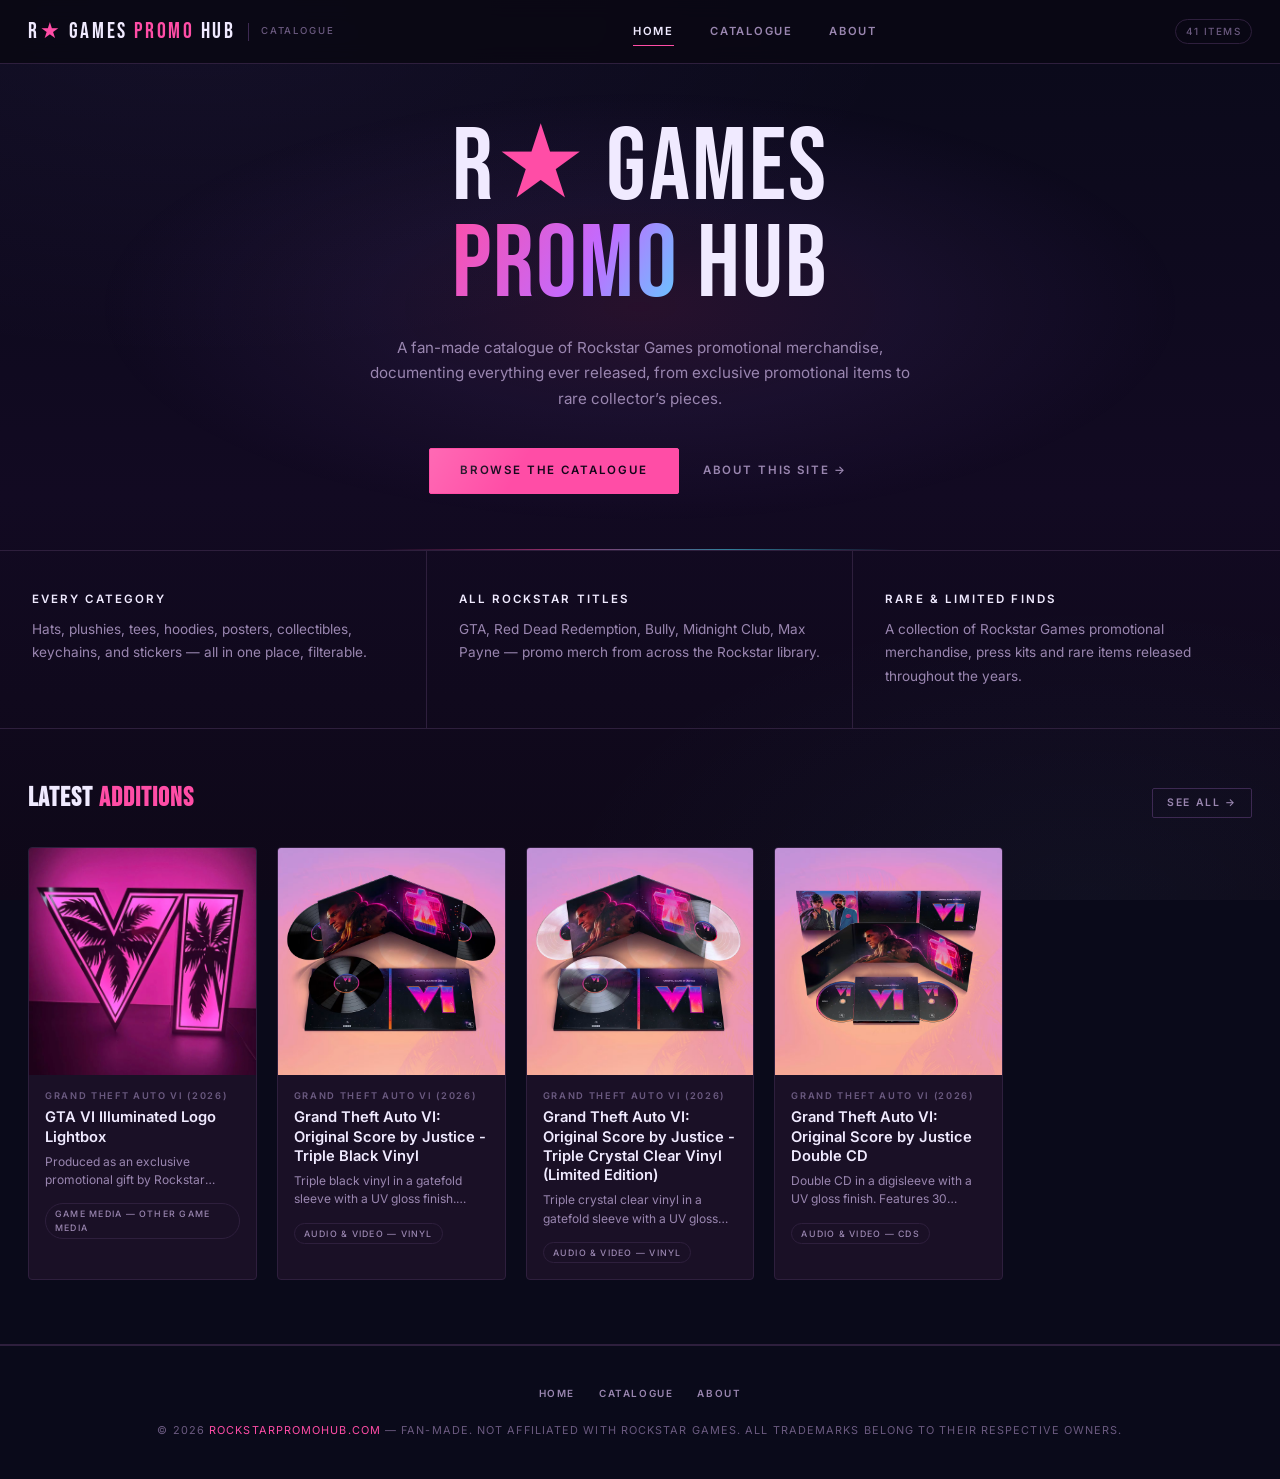
==== index.html @ caa7f34c "Limit unfiltered catalogue items to 20 Updated the catalogue display to limit unfiltered items to 20" ====
<!DOCTYPE html>
<html lang="en">
<head>
  <meta charset="UTF-8" />
  <meta name="viewport" content="width=device-width, initial-scale=1.0, viewport-fit=cover" />
  <meta name="rph-version" content="2026.10.24" />

  <title>Rockstar Games Merchandise Catalogue | R★ Games Promo Hub</title>

  <link rel="icon" type="image/svg+xml" href="images/favicon/favicon.svg" />
  <link rel="icon" type="image/png" sizes="96x96" href="images/favicon/favicon-96x96.png" />
  <link rel="shortcut icon" href="images/favicon/favicon.ico" />
  <link rel="apple-touch-icon" sizes="180x180" href="images/favicon/apple-touch-icon.png" />
  <link rel="manifest" href="images/favicon/site.webmanifest" />

  <meta name="description" content="Explore a fan-made catalogue of Rockstar Games promotional merchandise, collectibles and branded items. Unofficial and not affiliated with Rockstar Games or Take-Two Interactive." />
  <meta name="robots" content="index, follow" />

  <meta property="og:title" content="Rockstar Games Merchandise Catalogue | R★ Games Promo Hub" />
  <meta property="og:description" content="Explore a fan-made catalogue of Rockstar Games promotional merchandise. Unofficial and not affiliated with Rockstar Games or Take-Two Interactive." />
  <meta property="og:type" content="website" />

  <link rel="preconnect" href="https://fonts.googleapis.com" />
  <link rel="preconnect" href="https://fonts.gstatic.com" crossorigin />
  <link href="https://fonts.googleapis.com/css2?family=Bebas+Neue&family=Inter:wght@300;400;500;600;700&display=swap" rel="stylesheet" />
  <style>
    /* ----- PALETTE ----- */
    :root {
      --panel: #1a1026;
      --panel-light: #221533;
      --border: #2e1f3d;
      --border-strong: #3d2952;
      --accent: #ff4da6;
      --link: #4de0ff;
      --white: #f0eaff;
      --muted: #9a86b0;
      --muted-2: #6b5a80;
      --red: #ff3b5c;
      --green: #2ee6a8;
      --font-display: "Bebas Neue", sans-serif;
      --font-body: "Inter", sans-serif;
      --radius-sm: 2px;
      --radius-md: 4px;
      --radius-pill: 999px;
      --shadow-depth: 0 10px 24px rgba(0, 0, 0, 0.35);
      --ease-out: cubic-bezier(0.22, 0.61, 0.36, 1);
      --hero-top: 3.5rem;
      --bg-base: #0a0a1a;
    }
    *, *::before, *::after { box-sizing: border-box; margin: 0; padding: 0; }
    html { scroll-behavior: smooth; }
    body {
      min-height: 100vh;
      background: var(--bg-base);
      color: var(--white);
      font-family: var(--font-body);
      font-size: 15px;
      line-height: 1.55;
      position: relative;
      overflow-x: hidden;
      -webkit-font-smoothing: antialiased;
    }
    body::before {
      content: "";
      position: fixed;
      inset: 0;
      background:
        radial-gradient(1200px 600px at 15% 0%, rgba(176, 110, 255, 0.06), transparent 60%),
        radial-gradient(900px 500px at 85% 100%, rgba(77, 224, 255, 0.04), transparent 60%),
        linear-gradient(180deg, #0a0a1a 0%, #120a22 55%, #0e0818 100%);
      pointer-events: none;
      z-index: -1;
    }
    a { color: inherit; text-decoration: none; }
    img { max-width: 100%; display: block; }
    button { font: inherit; }

    /* ----- TYPE SCALE ----- */
    .h-display {
      font-family: var(--font-display);
      font-weight: 400;
      letter-spacing: 0.04em;
      line-height: 0.95;
      color: var(--white);
    }
    .eyebrow {
      font-family: var(--font-body);
      font-size: 0.68rem;
      font-weight: 600;
      letter-spacing: 0.22em;
      text-transform: uppercase;
      color: var(--muted);
    }

    /* ----- HEADER ----- */
    header {
      position: sticky;
      top: 0;
      z-index: 200;
      display: flex;
      align-items: center;
      gap: 1.5rem;
      height: 64px;
      padding: 0 1.75rem;
      background: rgba(10, 8, 20, 0.92);
      backdrop-filter: blur(10px);
      -webkit-backdrop-filter: blur(10px);
      border-bottom: 1px solid var(--border);
    }
    .logo {
      display: flex;
      flex-shrink: 0;
      align-items: baseline;
      gap: 6px;
    }
    .logo-word {
      color: var(--white);
      font-family: var(--font-display);
      font-size: 1.35rem;
      letter-spacing: 0.12em;
      line-height: 1;
    }
    .logo-star { color: var(--accent); }
    .logo-divider {
      align-self: center;
      width: 1px;
      height: 18px;
      margin: 0 6px;
      background: var(--border-strong);
    }
    .logo-subtitle {
      align-self: center;
      color: var(--muted-2);
      font-size: 0.6rem;
      font-weight: 500;
      letter-spacing: 0.2em;
      text-transform: uppercase;
    }
    .desktop-nav {
      display: flex;
      flex: 1;
      align-items: center;
      justify-content: center;
      gap: 0.25rem;
    }
    .nav-link, .mobile-nav-link {
      border: 0;
      background: transparent;
      color: var(--muted);
      cursor: pointer;
      font-family: var(--font-body);
      font-size: 0.7rem;
      font-weight: 600;
      letter-spacing: 0.16em;
      text-transform: uppercase;
      transition: color 0.15s;
    }
    .nav-link {
      position: relative;
      padding: 8px 16px;
      white-space: nowrap;
      border-radius: var(--radius-sm);
    }
    .nav-link::after {
      position: absolute;
      right: 16px;
      bottom: 2px;
      left: 16px;
      height: 1px;
      background: var(--accent);
      content: "";
      transform: scaleX(0);
      transform-origin: left;
      transition: transform 0.2s;
    }
    .nav-link:hover, .nav-link.active { color: var(--white); }
    .nav-link.active::after { transform: scaleX(1); }
    .header-right {
      display: flex;
      flex-shrink: 0;
      align-items: center;
      gap: 0.75rem;
      margin-left: auto;
    }
    .item-count {
      color: var(--muted-2);
      font-size: 0.62rem;
      font-weight: 500;
      letter-spacing: 0.14em;
      text-transform: uppercase;
      white-space: nowrap;
      padding: 4px 10px;
      border-radius: var(--radius-pill);
      border: 1px solid var(--border);
    }
    .hamburger {
      display: none;
      flex-direction: column;
      gap: 5px;
      padding: 4px;
      border: 0;
      background: transparent;
      cursor: pointer;
    }
    .hamburger span {
      display: block;
      width: 20px;
      height: 1.5px;
      border-radius: 2px;
      background: var(--white);
      transition: all 0.2s;
    }
    .hamburger.open span:first-child { transform: translateY(6.5px) rotate(45deg); }
    .hamburger.open span:nth-child(2) { opacity: 0; }
    .hamburger.open span:nth-child(3) { transform: translateY(-6.5px) rotate(-45deg); }
    .mobile-nav {
      position: fixed;
      top: 64px;
      right: 0;
      left: 0;
      z-index: 199;
      display: none;
      flex-direction: column;
      padding: 0.5rem 0;
      background: #120a22;
      border-bottom: 1px solid var(--border);
    }
    .mobile-nav.open { display: flex; }
    .mobile-nav-link {
      width: 100%;
      padding: 14px 1.75rem;
      border-left: 2px solid transparent;
      font-size: 0.72rem;
      text-align: left;
    }
    .mobile-nav-link.active, .mobile-nav-link:hover {
      color: var(--white);
      border-left-color: var(--accent);
    }

    /* ----- PAGE TRANSITIONS ----- */
    .page { display: none; position: relative; }
    .page.active {
      display: block;
      animation: page-in 0.22s var(--ease-out);
    }
    @keyframes page-in {
      from { opacity: 0; transform: translateY(6px); }
      to { opacity: 1; transform: translateY(0); }
    }
    .page > * { animation: section-in 0.32s var(--ease-out) both; }
    .page > *:nth-child(2) { animation-delay: 0.04s; }
    .page > *:nth-child(3) { animation-delay: 0.08s; }
    .page > *:nth-child(4) { animation-delay: 0.11s; }
    @keyframes section-in {
      from { opacity: 0; transform: translateY(4px); }
      to { opacity: 1; transform: translateY(0); }
    }

    .grid-enter .merch-card { animation: card-in 0.28s var(--ease-out) both; }
    .grid-enter .merch-card:nth-child(1) { animation-delay: 0.00s; }
    .grid-enter .merch-card:nth-child(2) { animation-delay: 0.02s; }
    .grid-enter .merch-card:nth-child(3) { animation-delay: 0.04s; }
    .grid-enter .merch-card:nth-child(4) { animation-delay: 0.06s; }
    .grid-enter .merch-card:nth-child(5) { animation-delay: 0.08s; }
    .grid-enter .merch-card:nth-child(6) { animation-delay: 0.10s; }
    .grid-enter .merch-card:nth-child(7) { animation-delay: 0.12s; }
    .grid-enter .merch-card:nth-child(8) { animation-delay: 0.14s; }
    @keyframes card-in {
      from { opacity: 0; transform: translateY(4px); }
      to { opacity: 1; transform: translateY(0); }
    }

    /* ----- BUTTONS ----- */
    .btn-primary, .btn-text, .btn-see-all, .btn-back {
      cursor: pointer;
      font-family: var(--font-body);
      font-weight: 600;
      letter-spacing: 0.16em;
      text-transform: uppercase;
      transition: background 0.15s, border-color 0.15s, color 0.15s, box-shadow 0.2s;
    }
    .btn-primary {
      position: relative;
      padding: 13px 30px;
      border: 1px solid var(--accent);
      border-radius: var(--radius-sm);
      background: var(--accent);
      color: #14061a;
      font-size: 0.72rem;
      overflow: hidden;
    }
    .btn-primary::after {
      content: "";
      position: absolute;
      inset: 0;
      background: linear-gradient(120deg, transparent 30%, rgba(255, 255, 255, 0.18) 50%, transparent 70%);
      background-size: 220% 100%;
      background-position: 100% 0;
      transition: background-position 0.6s var(--ease-out);
      pointer-events: none;
    }
    .btn-primary:hover {
      background: #ff67b3;
      border-color: #ff67b3;
      box-shadow: 0 6px 20px rgba(255, 77, 166, 0.25);
    }
    .btn-primary:hover::after { background-position: -100% 0; }
    .btn-text {
      position: relative;
      display: inline-flex;
      align-items: center;
      gap: 0.5rem;
      padding: 13px 4px;
      border: 0;
      background: transparent;
      color: var(--muted);
      font-size: 0.72rem;
    }
    .btn-text::after {
      content: "";
      position: absolute;
      left: 4px;
      right: 4px;
      bottom: 6px;
      height: 1px;
      background: linear-gradient(90deg, var(--accent), var(--link));
      transform: scaleX(0);
      transform-origin: left;
      transition: transform 0.25s var(--ease-out);
    }
    .btn-text:hover { color: var(--white); }
    .btn-text:hover::after { transform: scaleX(1); }

    /* ----- HOME HERO ----- */
    .home-hero {
      position: relative;
      display: flex;
      flex-direction: column;
      align-items: center;
      justify-content: center;
      padding: var(--hero-top) 1.75rem 3.5rem;
      border-bottom: 1px solid var(--border);
      text-align: center;
      overflow: hidden;
    }
    .home-hero::before {
      content: "";
      position: absolute;
      top: 50%;
      left: 50%;
      width: min(1100px, 130%);
      height: min(640px, 90%);
      transform: translate(-50%, -50%);
      background: radial-gradient(
        ellipse at center,
        rgba(255, 77, 166, 0.10) 0%,
        rgba(176, 110, 255, 0.06) 35%,
        transparent 70%
      );
      pointer-events: none;
      z-index: 0;
    }
    .home-hero::after {
      content: "";
      position: absolute;
      bottom: 0;
      left: 50%;
      width: min(520px, 70%);
      height: 1px;
      transform: translateX(-50%);
      background: linear-gradient(90deg, transparent, var(--accent), var(--link), transparent);
      opacity: 0.55;
      pointer-events: none;
    }
    .home-hero-content { position: relative; z-index: 1; max-width: 760px; }
    .home-title {
      margin-bottom: 1rem;
      font-size: clamp(2.8rem, 8.5vw, 6.4rem);
      letter-spacing: 0.02em;
    }
    .home-title .brand-star {
      color: var(--accent);
      display: inline-block;
      transform: translateY(-0.02em);
    }
    .home-title em {
      font-style: normal;
      background: linear-gradient(
        120deg,
        var(--accent) 0%,
        #c26bff 30%,
        var(--link) 55%,
        #c26bff 75%,
        var(--accent) 100%
      );
      background-size: 220% 100%;
      background-position: 0% 50%;
      -webkit-background-clip: text;
      -webkit-text-fill-color: transparent;
      background-clip: text;
      animation: shimmer 9s ease-in-out infinite;
    }
    @keyframes shimmer {
      0%, 100% { background-position: 0% 50%; }
      50% { background-position: 100% 50%; }
    }
    .home-hero-description {
      max-width: 540px;
      margin: 1.25rem auto 2.25rem;
      color: var(--muted);
      font-size: 0.95rem;
      line-height: 1.7;
    }
    .home-actions {
      display: flex;
      flex-wrap: wrap;
      align-items: center;
      justify-content: center;
      gap: 0.75rem 1.25rem;
    }

    /* ----- FEATURES ----- */
    .home-features {
      display: grid;
      grid-template-columns: repeat(auto-fit, minmax(240px, 1fr));
      border-bottom: 1px solid var(--border);
    }
    .feature-block {
      padding: 2.5rem 2rem;
      border-right: 1px solid var(--border);
      transition: background 0.25s var(--ease-out);
    }
    .feature-block:hover { background: rgba(255, 77, 166, 0.02); }
    .feature-block:last-child { border-right: 0; }
    .feature-block h3 {
      margin-bottom: 0.6rem;
      color: var(--white);
      font-family: var(--font-body);
      font-size: 0.72rem;
      font-weight: 600;
      letter-spacing: 0.18em;
      text-transform: uppercase;
    }
    .feature-block p {
      color: var(--muted);
      font-size: 0.85rem;
      line-height: 1.7;
    }

    /* ----- SECTIONS ----- */
    .home-section {
      padding: 3rem 1.75rem 4rem;
      border-bottom: 1px solid var(--border);
    }
    .section-header {
      display: flex;
      align-items: baseline;
      justify-content: space-between;
      gap: 1rem;
      margin-bottom: 1.75rem;
    }
    .section-header h2 {
      font-family: var(--font-display);
      font-size: 1.7rem;
      letter-spacing: 0.04em;
      color: var(--white);
    }
    .section-header h2 span,
    .page-hero h1 span { color: var(--accent); }
    .btn-see-all {
      padding: 6px 14px;
      border: 1px solid var(--border-strong);
      border-radius: var(--radius-sm);
      background: transparent;
      color: var(--muted);
      font-size: 0.65rem;
      white-space: nowrap;
    }
    .btn-see-all:hover {
      color: var(--accent);
      border-color: var(--accent);
    }

    /* ----- PAGE HERO ----- */
    .page-hero {
      padding: var(--hero-top) 1.75rem 2.25rem;
      border-bottom: 1px solid var(--border);
      text-align: center;
    }
    .page-hero h1 {
      font-family: var(--font-display);
      font-size: clamp(2rem, 5vw, 3.6rem);
      letter-spacing: 0.03em;
      line-height: 1;
      color: var(--white);
    }
    .page-hero p {
      margin-top: 0.6rem;
      color: var(--muted);
      font-size: 0.68rem;
      letter-spacing: 0.18em;
      text-transform: uppercase;
    }

    /* ----- FILTERS ----- */
    .filter-bar {
      display: flex;
      flex-wrap: wrap;
      align-items: center;
      gap: 0.4rem;
      padding: 0.8rem 1.75rem;
      border-bottom: 1px solid var(--border);
    }
    .filter-bar.subcategory-bar { display: none; }
    .filter-bar.subcategory-bar.visible { display: flex; }
    .filter-label {
      flex-shrink: 0;
      margin-right: 0.4rem;
      color: var(--muted-2);
      font-size: 0.6rem;
      font-weight: 600;
      letter-spacing: 0.18em;
      text-transform: uppercase;
    }
    .filter-pill {
      padding: 5px 12px;
      border: 1px solid var(--border);
      border-radius: var(--radius-pill);
      background: transparent;
      color: var(--muted);
      cursor: pointer;
      font-family: var(--font-body);
      font-size: 0.62rem;
      font-weight: 500;
      letter-spacing: 0.1em;
      text-transform: uppercase;
      transition: color 0.15s, border-color 0.15s, background 0.15s;
      white-space: nowrap;
    }
    .filter-pill:hover {
      color: var(--white);
      border-color: var(--border-strong);
    }
    .filter-pill.active {
      background: var(--accent);
      color: #14061a;
      border-color: var(--accent);
    }
    .search-wrap {
      padding: 0.85rem 1.75rem;
      border-bottom: 1px solid var(--border);
    }
    .search-input {
      width: 100%;
      max-width: 420px;
      padding: 10px 14px;
      outline: 0;
      border: 1px solid var(--border);
      border-radius: var(--radius-sm);
      background: #100a1c;
      color: var(--white);
      font-family: var(--font-body);
      font-size: 0.85rem;
      transition: border-color 0.15s;
    }
    .search-input:focus { border-color: var(--accent); }
    .search-input::placeholder { color: var(--muted-2); }

    /* ----- CATALOGUE GRID & CARDS ----- */
    .catalogue-grid, .home-grid {
      display: grid;
      gap: 1.25rem;
    }
    .catalogue-grid {
      padding: 1.75rem;
      grid-template-columns: repeat(auto-fill, minmax(230px, 1fr));
    }
    .home-grid {
      grid-template-columns: repeat(auto-fill, minmax(200px, 1fr));
    }

    /* ----- NO-FILTER MODE: 2 columns, capped at 20 items ----- */
    .catalogue-grid.unfiltered-mode {
      grid-template-columns: repeat(2, 1fr);
    }

    /* Divider shown below the capped preview when unfiltered */
    .catalogue-more-divider {
      display: none;
      margin: 0 1.75rem 2rem;
      padding: 1.5rem 1.5rem;
      border-top: 1px solid var(--border-strong);
      border-bottom: 1px solid var(--border-strong);
      text-align: center;
    }
    .catalogue-more-divider.visible { display: block; }
    .catalogue-more-divider p {
      margin: 0;
      color: var(--muted);
      font-size: 0.85rem;
      line-height: 1.7;
    }
    .catalogue-more-divider strong {
      color: var(--white);
      font-weight: 600;
    }
    .catalogue-more-divider .divider-arrow {
      display: inline-block;
      margin-left: 0.3rem;
      color: var(--accent);
      font-weight: 700;
    }

    .merch-card {
      position: relative;
      display: flex;
      flex-direction: column;
      background: var(--panel);
      border: 1px solid var(--border);
      border-radius: var(--radius-md);
      overflow: hidden;
      transition: border-color 0.2s, transform 0.2s, box-shadow 0.2s;
    }
    @media (hover: hover) {
      .merch-card:hover {
        border-color: rgba(255, 77, 166, 0.35);
        transform: translateY(-2px);
        box-shadow: var(--shadow-depth);
      }
      .merch-card:hover .card-image img { transform: scale(1.03); }
    }
    .card-image {
      position: relative;
      display: flex;
      aspect-ratio: 1;
      align-items: center;
      justify-content: center;
      overflow: hidden;
      background: #0d0918;
      cursor: pointer;
    }
    .card-image img {
      width: 100%;
      height: 100%;
      object-fit: cover;
      transition: transform 0.4s ease;
    }
    .image-placeholder {
      position: absolute;
      inset: 0;
      display: flex;
      width: 100%;
      height: 100%;
      flex-direction: column;
      align-items: center;
      justify-content: center;
      gap: 0.5rem;
      background: #0d0918;
      color: var(--muted-2);
      text-align: center;
      user-select: none;
      overflow: hidden;
    }
    .image-placeholder[hidden] { display: none; }
    .placeholder-icon {
      font-family: var(--font-display);
      font-size: 2.2rem;
      line-height: 1;
      opacity: 0.4;
      letter-spacing: 0.1em;
    }
    .placeholder-label {
      font-family: var(--font-body);
      font-size: 0.55rem;
      font-weight: 600;
      letter-spacing: 0.18em;
      text-transform: uppercase;
    }

    .card-body { display: block; padding: 0.9rem 1rem 1rem; }
    .card-game {
      margin-bottom: 5px;
      color: var(--muted-2);
      font-size: 0.58rem;
      font-weight: 600;
      letter-spacing: 0.18em;
      text-transform: uppercase;
    }
    .card-name {
      margin-bottom: 6px;
      color: var(--white);
      font-family: var(--font-body);
      font-size: 0.92rem;
      font-weight: 600;
      line-height: 1.3;
      letter-spacing: 0;
    }
    .card-description {
      display: -webkit-box;
      overflow: hidden;
      margin-bottom: 0.85rem;
      color: var(--muted);
      font-size: 0.75rem;
      line-height: 1.55;
      -webkit-box-orient: vertical;
      -webkit-line-clamp: 2;
    }
    .card-footer { display: flex; align-items: center; justify-content: space-between; gap: 0.5rem; flex-wrap: wrap; }
    .card-category {
      padding: 3px 9px;
      background: transparent;
      border: 1px solid var(--border);
      color: var(--muted);
      font-size: 0.55rem;
      font-weight: 500;
      letter-spacing: 0.14em;
      text-transform: uppercase;
      border-radius: var(--radius-pill);
    }
    .empty-state {
      grid-column: 1 / -1;
      padding: 5rem 1rem;
      color: var(--muted);
      text-align: center;
    }
    .empty-state h3 {
      margin-bottom: 0.5rem;
      color: var(--white);
      font-family: var(--font-display);
      font-size: 1.5rem;
      letter-spacing: 0.04em;
    }
    .empty-state p { font-size: 0.85rem; }

    /* ----- ABOUT ----- */
    .about-hero { border-bottom: 1px solid var(--border); }
    .about-hero-inner {
      max-width: 760px;
      margin: 0 auto;
      padding: var(--hero-top) 1.75rem 4rem;
    }
    .about-hero-text h1 {
      margin: 0.75rem 0 1.5rem;
      font-family: var(--font-display);
      font-size: clamp(2.5rem, 5vw, 4rem);
      letter-spacing: 0.03em;
      line-height: 0.95;
      color: var(--white);
    }
    .about-hero-text h1 span { color: var(--accent); }
    .about-hero-text p {
      color: var(--muted);
      font-size: 0.92rem;
      line-height: 1.8;
      margin-bottom: 1rem;
      max-width: 62ch;
    }

    .about-section {
      max-width: 1080px;
      margin: 0 auto;
      padding: 3.5rem 1.75rem;
      border-bottom: 1px solid var(--border);
    }
    .about-section h2 {
      margin-bottom: 1.25rem;
      font-family: var(--font-display);
      font-size: 1.8rem;
      letter-spacing: 0.04em;
      color: var(--white);
    }
    .about-section h2 span { color: var(--accent); }
    .about-section p {
      color: var(--muted);
      font-size: 0.92rem;
      line-height: 1.8;
      max-width: 68ch;
      margin-bottom: 1rem;
    }
    .about-section p.about-disclaimer {
      color: var(--muted-2);
      font-size: 0.82rem;
    }

    .team-list {
      display: grid;
      grid-template-columns: 1fr 1fr;
      gap: 2.5rem 3rem;
      margin-top: 0.5rem;
    }
    .team-member {
      display: grid;
      grid-template-columns: 56px 1fr;
      gap: 1.25rem;
      align-items: start;
    }
    .team-avatar {
      width: 56px;
      height: 56px;
      border-radius: 50%;
      background: var(--panel-light);
      border: 1px solid var(--border-strong);
      display: flex;
      align-items: center;
      justify-content: center;
      font-family: var(--font-display);
      font-size: 1.1rem;
      letter-spacing: 0.06em;
      color: var(--accent);
    }
    .team-name {
      color: var(--white);
      font-size: 0.95rem;
      font-weight: 600;
      margin-bottom: 2px;
    }
    .team-role {
      color: var(--muted-2);
      font-size: 0.6rem;
      font-weight: 600;
      letter-spacing: 0.18em;
      text-transform: uppercase;
      margin-bottom: 0.6rem;
    }
    .team-desc {
      color: var(--muted);
      font-size: 0.85rem;
      line-height: 1.7;
    }

    .games-list {
      display: flex;
      flex-wrap: wrap;
      gap: 0.4rem;
      margin-top: 1.25rem;
    }
    .game-tag {
      padding: 5px 12px;
      background: transparent;
      border: 1px solid var(--border);
      color: var(--muted);
      font-size: 0.62rem;
      font-weight: 500;
      letter-spacing: 0.1em;
      text-transform: uppercase;
      border-radius: var(--radius-pill);
    }

    .about-two-col {
      display: grid;
      grid-template-columns: 1fr 1fr;
      gap: 3rem;
    }
    .about-two-col > div + div {
      padding-left: 3rem;
      border-left: 1px solid var(--border);
    }

    /* ----- HIATUS NOTICE ----- */
    .hiatus-notice {
      margin-top: 2rem;
      padding: 1.5rem 1.75rem;
      background: var(--panel);
      border: 1px solid var(--border-strong);
      border-left: 3px solid var(--accent);
      border-radius: var(--radius-md);
    }
    .hiatus-notice h3 {
      margin-bottom: 0.6rem;
      color: var(--accent);
      font-family: var(--font-body);
      font-size: 0.72rem;
      font-weight: 600;
      letter-spacing: 0.18em;
      text-transform: uppercase;
    }
    .hiatus-notice p {
      color: var(--muted);
      font-size: 0.88rem;
      line-height: 1.75;
      max-width: 68ch;
      margin-bottom: 0;
    }

    /* ----- CONTACT EMAIL BLOCK (in About) ----- */
    .about-contact-email {
      margin-top: 2rem;
      padding: 1.5rem 1.75rem;
      background: var(--panel);
      border: 1px solid var(--border);
      border-radius: var(--radius-md);
    }
    .about-contact-email h3 {
      margin-bottom: 0.75rem;
      color: var(--white);
      font-family: var(--font-body);
      font-size: 0.72rem;
      font-weight: 600;
      letter-spacing: 0.18em;
      text-transform: uppercase;
    }
    .about-contact-email a {
      color: var(--link);
      font-size: 0.95rem;
      font-weight: 500;
      word-break: break-all;
    }
    .about-contact-email a:hover { text-decoration: underline; }
    .about-contact-email ul {
      margin: 0.9rem 0 0;
      padding-left: 1.1rem;
      color: var(--muted);
      font-size: 0.85rem;
      line-height: 1.75;
    }
    .about-contact-email li { margin-bottom: 0.5rem; }
    .about-contact-email li:last-child { margin-bottom: 0; }
    .about-contact-email li strong { color: var(--white); font-weight: 600; }

    /* ----- CONTACT ----- */
    .contact-wrap {
      max-width: 800px;
      margin: 0 auto;
      padding: var(--hero-top) 1.75rem 4rem;
    }
    .contact-intro { margin-bottom: 2.5rem; }
    .contact-intro h1 {
      margin: 0.75rem 0 0.9rem;
      font-family: var(--font-display);
      font-size: clamp(2.2rem, 5vw, 3.4rem);
      letter-spacing: 0.03em;
      line-height: 1;
      color: var(--white);
    }
    .contact-intro h1 span { color: var(--accent); }
    .contact-intro p {
      max-width: 540px;
      color: var(--muted);
      font-size: 0.9rem;
      line-height: 1.75;
    }
    .contact-form {
      display: flex;
      flex-direction: column;
      gap: 1.25rem;
      padding: 1.75rem;
      background: var(--panel);
      border: 1px solid var(--border);
      border-radius: var(--radius-md);
    }
    .form-row {
      display: grid;
      grid-template-columns: 1fr 1fr;
      gap: 1.25rem;
    }
    .form-field {
      display: flex;
      flex-direction: column;
      gap: 6px;
    }
    .form-field label {
      color: var(--muted-2);
      font-size: 0.6rem;
      font-weight: 600;
      letter-spacing: 0.18em;
      text-transform: uppercase;
    }
    .contact-form input[type="text"],
    .contact-form input[type="email"],
    .contact-form select,
    .contact-form textarea {
      width: 100%;
      padding: 11px 14px;
      outline: 0;
      border: 1px solid var(--border);
      border-radius: var(--radius-sm);
      background: #100a1c;
      color: var(--white);
      font-family: var(--font-body);
      font-size: 0.88rem;
      transition: border-color 0.15s;
    }
    .contact-form textarea {
      resize: vertical;
      min-height: 130px;
      line-height: 1.6;
    }
    .contact-form select {
      appearance: none;
      -webkit-appearance: none;
      background-image:
        linear-gradient(45deg, transparent 50%, var(--muted) 50%),
        linear-gradient(135deg, var(--muted) 50%, transparent 50%);
      background-position: calc(100% - 18px) 50%, calc(100% - 13px) 50%;
      background-size: 5px 5px, 5px 5px;
      background-repeat: no-repeat;
      padding-right: 36px;
      cursor: pointer;
    }
    .contact-form select option { background: #1a1026; color: var(--white); }
    .contact-form input:focus,
    .contact-form select:focus,
    .contact-form textarea:focus { border-color: var(--accent); }
    .contact-form input::placeholder,
    .contact-form textarea::placeholder { color: var(--muted-2); }
    .form-submit { align-self: flex-start; margin-top: 0.25rem; }
    .form-submit:disabled { opacity: 0.55; cursor: not-allowed; }
    .form-status {
      min-height: 1.2em;
      font-size: 0.82rem;
      color: var(--muted);
    }
    .form-status.success { color: var(--green); }
    .form-status.error { color: var(--red); }

    /* ----- ITEM DETAIL ----- */
    .item-detail-wrap {
      max-width: 1080px;
      margin: 0 auto;
      padding: var(--hero-top) 1.75rem 5rem;
    }
    .btn-back {
      display: inline-flex;
      align-items: center;
      gap: 0.4rem;
      margin-bottom: 1.75rem;
      padding: 7px 14px;
      border: 1px solid var(--border);
      border-radius: var(--radius-sm);
      background: transparent;
      color: var(--muted);
      font-size: 0.65rem;
    }
    .btn-back:hover { color: var(--white); border-color: var(--border-strong); }
    .item-hero {
      position: relative;
      width: 100%;
      aspect-ratio: 16 / 7;
      overflow: hidden;
      background: #0d0918;
      border: 1px solid var(--border);
      cursor: zoom-in;
      border-radius: var(--radius-md) var(--radius-md) 0 0;
    }
    .item-hero:hover { border-color: var(--border-strong); }
    .item-hero .zoom-wrapper {
      width: 100%;
      height: 100%;
      overflow: hidden;
      position: relative;
    }
    .item-hero .zoom-wrapper img {
      width: 100%;
      height: 100%;
      object-fit: contain;
    }
    .item-hero .image-placeholder { min-height: 100%; }
    .view-thumbs {
      display: flex;
      flex-wrap: wrap;
      gap: 8px;
      margin-bottom: 2.5rem;
      padding: 10px;
      background: var(--panel);
      border: 1px solid var(--border);
      border-top: 0;
      border-radius: 0 0 var(--radius-md) var(--radius-md);
    }
    .view-thumb {
      width: 64px;
      height: 64px;
      overflow: hidden;
      border: 1px solid var(--border);
      border-radius: var(--radius-sm);
      cursor: pointer;
      opacity: 0.55;
      transition: border-color 0.15s, opacity 0.15s;
      padding: 0;
      background: transparent;
    }
    .view-thumb img { width: 100%; height: 100%; object-fit: cover; }
    .view-thumb:hover { opacity: 0.85; }
    .view-thumb.active { border-color: var(--accent); opacity: 1; }
    .item-detail-body {
      display: grid;
      grid-template-columns: 1fr 300px;
      align-items: start;
      gap: 3rem;
    }
    .item-detail-main {
      padding: 1.75rem;
      background: var(--panel);
      border: 1px solid var(--border);
      border-radius: var(--radius-md);
    }
    .item-game-label {
      margin-bottom: 0.5rem;
      color: var(--muted-2);
      font-size: 0.62rem;
      font-weight: 600;
      letter-spacing: 0.2em;
      text-transform: uppercase;
    }
    .item-detail-name {
      margin-bottom: 1.5rem;
      color: var(--white);
      font-family: var(--font-display);
      font-size: clamp(1.6rem, 3vw, 2.2rem);
      letter-spacing: 0.03em;
      line-height: 1.1;
    }
    .item-detail-section-label {
      display: block;
      margin-bottom: 12px;
      padding-bottom: 8px;
      border-bottom: 1px solid var(--border);
      color: var(--muted-2);
      font-size: 0.6rem;
      font-weight: 600;
      letter-spacing: 0.2em;
      text-transform: uppercase;
    }
    .item-detail-description {
      color: var(--muted);
      font-size: 0.9rem;
      line-height: 1.85;
      white-space: pre-line;
    }
    .item-detail-sidebar {
      position: sticky;
      top: 84px;
      display: flex;
      flex-direction: column;
    }
    .item-label-block {
      padding: 0.9rem 1.15rem;
      background: var(--panel);
      border: 1px solid var(--border);
      border-bottom: 0;
    }
    .item-label-block:last-child {
      border-bottom: 1px solid var(--border);
      border-radius: 0 0 var(--radius-md) var(--radius-md);
    }
    .item-label-block:first-child { border-radius: var(--radius-md) var(--radius-md) 0 0; }
    .item-label-key {
      display: block;
      margin-bottom: 5px;
      color: var(--muted-2);
      font-size: 0.58rem;
      font-weight: 600;
      letter-spacing: 0.18em;
      text-transform: uppercase;
    }
    .item-label-value {
      color: var(--white);
      font-size: 0.88rem;
      font-weight: 500;
      line-height: 1.45;
    }
    .item-label-value.availability-text { display: inline; }
    .item-source-link {
      color: var(--link);
      font-size: 0.8rem;
      word-break: break-all;
    }
    .view-link {
      display: block;
      margin-top: 1rem;
      padding: 12px;
      border-radius: var(--radius-sm);
      background: var(--accent);
      color: #14061a;
      font-family: var(--font-body);
      font-size: 0.68rem;
      font-weight: 600;
      letter-spacing: 0.18em;
      text-transform: uppercase;
      text-align: center;
      transition: background 0.15s, box-shadow 0.2s;
    }
    .view-link:hover {
      background: #ff67b3;
      box-shadow: 0 6px 20px rgba(255, 77, 166, 0.25);
    }
    .item-detail-share {
      display: flex;
      align-items: center;
      gap: 0.75rem;
      margin-top: 1.75rem;
      padding-top: 1.25rem;
      border-top: 1px solid var(--border);
    }
    .item-detail-share-label {
      color: var(--muted-2);
      font-size: 0.6rem;
      font-weight: 600;
      letter-spacing: 0.18em;
      text-transform: uppercase;
    }
    .btn-copy-link, .btn-report-error {
      padding: 7px 13px;
      border: 1px solid var(--border);
      border-radius: var(--radius-sm);
      background: transparent;
      color: var(--white);
      font-size: 0.62rem;
      cursor: pointer;
      font-family: var(--font-body);
      font-weight: 600;
      letter-spacing: 0.16em;
      text-transform: uppercase;
      transition: border-color 0.15s, color 0.15s;
    }
    .btn-copy-link:hover, .btn-report-error:hover { border-color: var(--accent); color: var(--accent); }
    .btn-copy-link.copied { color: var(--green); border-color: var(--green); }

    /* ----- FOOTER ----- */
    footer {
      padding: 2.5rem 1.75rem;
      border-top: 1px solid var(--border);
      color: var(--muted-2);
      font-size: 0.68rem;
      letter-spacing: 0.1em;
      text-align: center;
      text-transform: uppercase;
    }
    .footer-links {
      display: flex;
      flex-wrap: wrap;
      justify-content: center;
      gap: 1.5rem;
      margin-bottom: 1.25rem;
    }
    .footer-links button {
      border: 0;
      background: transparent;
      color: var(--muted);
      cursor: pointer;
      font-family: var(--font-body);
      font-size: 0.62rem;
      font-weight: 600;
      letter-spacing: 0.16em;
      text-transform: uppercase;
      transition: color 0.15s;
    }
    .footer-links button:hover { color: var(--white); }
    .footer-brand { color: var(--accent); }

    /* ----- LIGHTBOX ----- */
    .lightbox {
      display: none;
      position: fixed;
      inset: 0;
      z-index: 9999;
      background: rgba(8, 4, 16, 0.96);
      align-items: center;
      justify-content: center;
      padding: 2rem;
      cursor: zoom-out;
    }
    .lightbox.open { display: flex; animation: lightbox-in 0.18s var(--ease-out); }
    @keyframes lightbox-in {
      from { opacity: 0; }
      to { opacity: 1; }
    }
    .lightbox img {
      max-width: 100%;
      max-height: 100%;
      object-fit: contain;
      border: 1px solid var(--border-strong);
      border-radius: var(--radius-md);
    }
    .lightbox-close {
      position: absolute;
      top: 16px;
      right: 24px;
      background: transparent;
      border: 0;
      color: var(--white);
      font-size: 1.8rem;
      line-height: 1;
      cursor: pointer;
      padding: 8px 12px;
      font-family: var(--font-body);
    }
    .lightbox-close:hover { color: var(--accent); }

    /* ----- RESPONSIVE ----- */
    @media (max-width: 820px) {
      .about-hero-inner { padding: var(--hero-top) 1.25rem 3rem; }
      .about-two-col { grid-template-columns: 1fr; gap: 2rem; }
      .about-two-col > div + div { padding-left: 0; border-left: 0; padding-top: 2rem; border-top: 1px solid var(--border); }
      .team-list { grid-template-columns: 1fr; gap: 2rem; }
      .item-detail-body { grid-template-columns: 1fr; gap: 2rem; }
      .item-detail-sidebar { position: static; }
    }
    @media (max-width: 768px) {
      :root { --hero-top: 2.5rem; }
      header { padding: 0 1.25rem; height: 60px; }
      .desktop-nav { display: none; }
      .hamburger { display: flex; }
      .item-count { display: none; }
      .mobile-nav { top: 60px; }
      .home-hero { padding: var(--hero-top) 1.25rem 2.5rem; }
      .home-features { grid-template-columns: 1fr; }
      .feature-block { border-right: 0; border-bottom: 1px solid var(--border); }
      .feature-block:last-child { border-bottom: 0; }
      .catalogue-grid {
        grid-template-columns: repeat(auto-fill, minmax(150px, 1fr));
        gap: 0.9rem;
        padding: 1rem;
      }
      .catalogue-grid.unfiltered-mode {
        grid-template-columns: repeat(2, 1fr);
      }
      .catalogue-more-divider {
        margin: 0 1rem 1.5rem;
        padding: 1.1rem 1rem;
      }
      .catalogue-more-divider p { font-size: 0.78rem; }
      .filter-bar, .search-wrap { padding: 0.75rem 1.25rem; }
      .home-section { padding: 2.5rem 1.25rem; }
      .item-detail-wrap { padding: var(--hero-top) 1.25rem 3rem; }
      .item-detail-main { padding: 1.25rem; }
      .contact-wrap { padding: var(--hero-top) 1.25rem 3rem; }
      .contact-form { padding: 1.25rem; gap: 1rem; }
      .form-row { grid-template-columns: 1fr; }
      .form-submit { align-self: stretch; }
    }

    @media (prefers-reduced-motion: reduce) {
      html { scroll-behavior: auto; }
      .page.active,
      .page > *,
      .grid-enter .merch-card,
      .home-title em,
      .lightbox.open { animation: none; }
    }
  </style>
</head>
<body>

  <!-- HEADER -->
  <header>
    <div class="logo">
      <a class="logo-word" href="#home" data-page="home">R<span class="logo-star">★</span> Games <span class="logo-star">Promo</span> Hub</a>
      <div class="logo-divider"></div>
      <a class="logo-subtitle" href="#catalogue" data-page="catalogue">Catalogue</a>
    </div>
    <nav class="desktop-nav" aria-label="Main navigation">
      <button class="nav-link active" data-page="home">Home</button>
      <button class="nav-link" data-page="catalogue">Catalogue</button>
      <button class="nav-link" data-page="about">About</button>
      <!-- CONTACT NAV LINK HIDDEN — uncomment to restore
      <button class="nav-link" data-page="contact">Contact</button>
      -->
    </nav>
    <div class="header-right">
      <span class="item-count" id="itemCount">0 items</span>
      <button class="hamburger" id="hamburger" aria-label="Open menu" aria-expanded="false">
        <span></span><span></span><span></span>
      </button>
    </div>
  </header>

  <div class="mobile-nav" id="mobileNav">
    <button class="mobile-nav-link active" data-page="home">Home</button>
    <button class="mobile-nav-link" data-page="catalogue">Catalogue</button>
    <button class="mobile-nav-link" data-page="about">About</button>
    <!-- CONTACT MOBILE NAV LINK HIDDEN — uncomment to restore
    <button class="mobile-nav-link" data-page="contact">Contact / Submissions</button>
    -->
  </div>

  <main>

    <!-- HOME -->
    <section class="page active" id="page-home">
      <section class="home-hero">
        <div class="home-hero-content">
          <h1 class="home-title h-display">R<span class="brand-star">★</span> Games<br /><em>Promo</em> Hub</h1>
          <p class="home-hero-description">A fan-made catalogue of Rockstar Games promotional merchandise, documenting everything ever released, from exclusive promotional items to rare collector’s pieces.</p>
          <div class="home-actions">
            <button class="btn-primary" data-page="catalogue">Browse the Catalogue</button>
            <button class="btn-text" data-page="about">About this site →</button>
          </div>
        </div>
      </section>

      <section class="home-features">
        <article class="feature-block">
          <h3>Every category</h3>
          <p>Hats, plushies, tees, hoodies, posters, collectibles, keychains, and stickers — all in one place, filterable.</p>
        </article>
        <article class="feature-block">
          <h3>All Rockstar titles</h3>
          <p>GTA, Red Dead Redemption, Bully, Midnight Club, Max Payne — promo merch from across the Rockstar library.</p>
        </article>
        <article class="feature-block">
          <h3>Rare &amp; limited finds</h3>
          <p>A collection of Rockstar Games promotional merchandise, press kits and rare items released throughout the years.</p>
        </article>
      </section>

      <section class="home-section">
        <div class="section-header">
          <h2>Latest <span>additions</span></h2>
          <button class="btn-see-all" data-page="catalogue">See all →</button>
        </div>
        <div class="home-grid" id="homeGrid"></div>
      </section>
    </section>

    <!-- CATALOGUE -->
    <section class="page" id="page-catalogue">
      <section class="page-hero">
        <h1>Merch <span>Catalogue</span></h1>
        <p>Every piece of promo gear — from GTA to Red Dead &amp; beyond</p>
      </section>
      <div class="filter-bar" id="gameFilterBar" aria-label="Filter by game">
        <span class="filter-label">Game</span>
        <button class="filter-pill active" data-game="all">All games</button>
      </div>
      <div class="filter-bar" id="typeFilterBar" aria-label="Filter by item type">
        <span class="filter-label">Type</span>
        <button class="filter-pill active" data-type="all">All</button>
      </div>
      <div class="filter-bar subcategory-bar" id="subcategoryFilterBar" aria-label="Filter by subcategory">
        <span class="filter-label">Subcategory</span>
      </div>
      <div class="search-wrap">
        <input class="search-input" id="searchInput" type="search" placeholder="Search by name, game, or keyword…" aria-label="Search the catalogue" />
      </div>
      <div class="catalogue-grid" id="catalogue"></div>
      <div class="catalogue-more-divider" id="catalogueMoreDivider">
        <p>
          Showing 20 of the catalogue. Use the <strong>Game</strong> and <strong>Type</strong> filters above
          <span class="divider-arrow">↑</span> to see more items.
        </p>
      </div>
    </section>

    <!-- ABOUT -->
    <section class="page" id="page-about">
      <section class="about-hero">
        <div class="about-hero-inner">
          <div class="about-hero-text">
            <p class="eyebrow">Fan-made &amp; community-driven</p>
            <h1>About this <span>site</span></h1>
            <p>The idea for the Rockstar Games Promo Hub started from a simple frustration: searching the internet for accurate and detailed information about Rockstar Games promotional merchandise, especially older releases, was painful! So as two long-time Rockstar fans we decided to build the resource we wanted for this purpose pulling together detailed information and photos for all Rockstar Games promotional items into one place.</p>
            <p>From snapbacks handed out at trade shows to plushies, launch-event exclusives, hoodies and more, we're always looking for undocumented items to add. There's plenty of interesting material out there, and we're certain we've got a lot left to find. With your help we can make this the definitive source!</p>

            <div class="hiatus-notice">
              <h3>Indefinite Hiatus</h3>
              <p>This site is currently on an indefinite hiatus. The catalogue remains available to browse, but it is no longer being actively maintained, and submissions are not being reviewed at this time. Thank you for your understanding.</p>
            </div>
          </div>
        </div>
      </section>

      <section class="about-section">
        <h2>Who runs this <span>website</span></h2>
        <div class="team-list">
          <div class="team-member">
            <div class="team-avatar">W</div>
            <div>
              <div class="team-name">Wade</div>
              <div class="team-role">Owner & Administrator</div>
              <p class="team-desc">Website owner and chief technician. Researcher, contributor and maintainer.</p>
            </div>
          </div>
          <div class="team-member">
            <div class="team-avatar">T</div>
            <div>
              <div class="team-name">Tommy</div>
              <div class="team-role">Editor-In-Chief</div>
              <p class="team-desc">Website direction and quality control. Researcher, contributor and maintainer.</p>
            </div>
          </div>
        </div>
      </section>

      <section class="about-section">
        <div class="about-two-col">
          <div>
            <h2>What we <span>cover</span></h2>
            <p>The aim of this website is to catalogue all promotional merchandise from across the Rockstar Games universe, covering everything from older releases to the latest titles. Each item records the game it's linked to, its category, a description, release year, rarity, and availability where known.</p>
          </div>
          <div>
            <h2>How to <span>help us</span></h2>
            <p>Found a piece of merch that's missing from the catalogue, have more information on an existing entry or spotted an error?</p>
            <p>Normally we'd ask you to head to the Contact page — but while the site is on hiatus, please use the email below instead. Good-quality photos, source links, release dates, and any other useful information all help build a more complete catalogue.</p>
          </div>
        </div>

        <div class="about-contact-email">
          <h3>Contact</h3>
          <p style="margin-bottom: 0.75rem; color: var(--muted); font-size: 0.88rem; line-height: 1.75; max-width: 68ch;">If you'd like to get in touch, you can reach us at:</p>
          <a href="mailto:rockstarpromohub@gmail.com">rockstarpromohub@gmail.com</a>
          <ul>
            <li><strong>Please note:</strong> the site is on an indefinite hiatus, so a response could take quite a while.</li>
            <li><strong>Please do not contact us</strong> about buying or assisting with the sale of any merchandise — RockstarPromoHub is not interested in these requests.</li>
          </ul>
        </div>
      </section>
    </section>

    <!-- CONTACT — HIDDEN (commented out so the page and form remain available to restore later) -->
    <!--
    <section class="page" id="page-contact">
      <div class="contact-wrap">
        <div class="contact-intro">
          <p class="eyebrow">Contact &amp; submissions</p>
          <h1>Get in <span>touch</span></h1>
          <p>Got a tip about some merch? Spotted something missing from the catalogue or an error? Please let us know by filling in the form below and we'll get back to you.</p>
        </div>
        <form class="contact-form" id="contactForm" action="https://api.web3forms.com/submit" method="POST">
          <input type="hidden" name="access_key" value="867db492-211b-411d-a95a-fdb6433e9e33" />
          <input type="hidden" name="subject" value="New submission from RockstarPromoHub" />
          <input type="hidden" name="from_name" value="RockstarPromoHub Contact Form" />
          <input type="checkbox" name="botcheck" style="display:none" tabindex="-1" autocomplete="off" />

          <div class="form-row">
            <div class="form-field">
              <label for="cf-name">Name</label>
              <input id="cf-name" name="name" type="text" required placeholder="Your name" />
            </div>
            <div class="form-field">
              <label for="cf-email">Email</label>
              <input id="cf-email" name="email" type="email" required placeholder="We can only respond if a email is given," />
            </div>
          </div>

          <div class="form-field">
            <label for="cf-topic">Subject</label>
            <select id="cf-topic" name="topic" required>
              <option value="" disabled selected>Choose a topic…</option>
              <option value="Merch Submission">Merch Submission</option>
              <option value="Correction / Edit">Correction / Edit</option>
              <option value="General Question">General Question</option>
              <option value="Other">Other</option>
            </select>
          </div>

          <div class="form-field">
            <label for="cf-message">Message</label>
            <textarea id="cf-message" name="message" rows="6" required placeholder="Tell us what you've got — item name, game, any source links or photos you can share, an email is required for a response."></textarea>
          </div>

          <button type="submit" class="btn-primary form-submit" id="cfSubmit">Send Message</button>
          <p class="form-status" id="cfStatus" aria-live="polite"></p>
        </form>
      </div>
    </section>
    -->

    <!-- ITEM DETAIL -->
    <section class="page" id="page-item">
      <div class="item-detail-wrap"></div>
    </section>

  </main>

  <!-- LIGHTBOX -->
  <div class="lightbox" id="lightbox" role="dialog" aria-modal="true" aria-label="Image viewer">
    <button class="lightbox-close" id="lightboxClose" aria-label="Close">✕</button>
    <img id="lightboxImg" alt="" />
  </div>

  <footer>
    <div class="footer-links">
      <button data-page="home">Home</button>
      <button data-page="catalogue">Catalogue</button>
      <button data-page="about">About</button>
      <!-- FOOTER CONTACT LINK HIDDEN — uncomment to restore
      <button data-page="contact">Contact</button>
      -->
    </div>
    <p>© <span id="footerYear"></span> <span class="footer-brand">RockstarPromoHub.com</span> — Fan-made. Not affiliated with Rockstar Games. All trademarks belong to their respective owners.</p>
  </footer>

  <!-- Item data (defines the global ITEMS array). Deferred so it never blocks rendering. -->
  <script src="catalog.js?v=2026.10.24" defer></script>

  <script>
    (() => {
      'use strict';

      const $ = (id) => document.getElementById(id);

      /* ----- STATE ----- */
      const state = {
        page: 'home',
        game: 'all',
        type: 'all',
        sub: 'all',
        itemId: null,
        items: []
      };

      /* ----- CONSTANTS ----- */
      const PAGES = ['home', 'catalogue', 'about', 'contact'];
      const HTML_ESCAPES = { '&': '&amp;', '<': '&lt;', '>': '&gt;', '"': '&quot;', "'": '&#39;' };
      const NO_PRICE = ['', 'n/a', 'na', 'not applicable'];
      const UNFILTERED_LIMIT = 20;
      const CATEGORY_GLYPH = {
        'Hat': 'H', 'Hats': 'H',
        'Plushie': 'P', 'Plushies': 'P',
        'T-Shirt': 'T', 'T-Shirts': 'T',
        'Hoodie': 'H', 'Hoodies': 'H',
        'Poster': 'Po', 'Posters': 'Po',
        'Collectible': 'C', 'Collectibles': 'C',
        'Statue / Collectible Figure': 'C',
        'Keychain': 'K', 'Keychains': 'K',
        'Sticker': 'S', 'Stickers': 'S',
        'Mugs and Drinkware': 'M',
        'Pre-Order Bonus': '★',
        'Other': '•'
      };

      /* ----- HELPERS ----- */
      const escapeHTML = (value) => String(value ?? '').replace(/[&<>"']/g, (c) => HTML_ESCAPES[c]);

      const slugify = (text) =>
        String(text).toLowerCase().trim().replace(/[^a-z0-9]+/g, '-').replace(/(^-|-$)/g, '') || 'item';

      const safeExternalUrl = (value) => {
        try {
          const url = new URL(value);
          return ['http:', 'https:'].includes(url.protocol) ? url.href : '';
        } catch {
          return '';
        }
      };

      const hasPrice = (item) => !NO_PRICE.includes(item.price.toLowerCase());
      const formatPrice = (price) => (/^\d+(\.\d{1,2})?$/.test(price) ? `£${price}` : price);
      const unique = (values) => [...new Set(values.filter(Boolean))].sort((a, b) => a.localeCompare(b));
      const pluralItems = (n) => `${n} item${n === 1 ? '' : 's'}`;

      const normaliseItem = (item, fallbackId) => {
        item = item || {};
        const normalised = {
          id: String(item.id || fallbackId || 'item'),
          name: item.name || 'Untitled catalogue item',
          game: item.game || 'Rockstar Games',
          category: item.category || 'Other',
          subcategory: item.subcategory || '',
          description: item.description || '',
          year: item.year || 'Not specified',
          rarity: item.rarity || 'Not specified',
          availability: item.availability || 'Not specified',
          price: String(item.price ?? '').trim(),
          image: item.image || '',
          extraImages: Array.isArray(item.extraImages) ? item.extraImages.filter(Boolean) : [],
          link: item.link || ''
        };
        normalised.searchText = [
          normalised.name, normalised.game, normalised.category, normalised.subcategory, normalised.description
        ].join(' ').toLowerCase();
        return normalised;
      };

      // Built once at startup. IDs are generated exactly as before so existing shared links keep working.
      const buildItems = () => {
        if (typeof ITEMS === 'undefined' || !Array.isArray(ITEMS)) {
          console.error('catalog.js did not define an ITEMS array.');
          return [];
        }
        const used = {};
        return ITEMS.map((raw) => {
          let id = slugify(`${raw.name}-${raw.game}`);
          used[id] = (used[id] || 0) + 1;
          if (used[id] > 1) id += `-${used[id]}`;
          return normaliseItem(raw, id);
        });
      };

      /* ----- IMAGE MARKUP ----- */
      const placeholderMarkup = (category, hidden) =>
        `<div class="image-placeholder"${hidden ? ' hidden' : ''}>` +
          `<span class="placeholder-icon">${CATEGORY_GLYPH[category] || '★'}</span>` +
          '<span class="placeholder-label">Image coming soon</span>' +
        '</div>';

      const imageMarkup = (src, alt, category, eager = false) => {
        if (!src) return placeholderMarkup(category, false);
        return `<img src="${escapeHTML(src)}" alt="${escapeHTML(alt)}" loading="${eager ? 'eager' : 'lazy'}" decoding="async" referrerpolicy="no-referrer" />` +
          placeholderMarkup(category, true);
      };

      // Broken images swap to the placeholder that follows them. 'error' doesn't bubble, so listen in the capture phase.
      document.addEventListener('error', (e) => {
        const img = e.target;
        if (!(img instanceof HTMLImageElement)) return;
        const placeholder = img.nextElementSibling;
        if (!placeholder || !placeholder.classList.contains('image-placeholder')) return;
        img.hidden = true;
        placeholder.hidden = false;
      }, true);

      /* ----- CARDS & GRIDS ----- */
      const cardHTML = (item) => {
        const href = `#item/${item.id}`;
        const category = escapeHTML(item.category) + (item.subcategory ? ` — ${escapeHTML(item.subcategory)}` : '');
        return `<article class="merch-card">` +
          `<a class="card-image" href="${href}" aria-label="View ${escapeHTML(item.name)}">${imageMarkup(item.image, item.name, item.category)}</a>` +
          `<a class="card-body" href="${href}">` +
            `<div class="card-game">${escapeHTML(item.game)}</div>` +
            `<div class="card-name">${escapeHTML(item.name)}</div>` +
            `<div class="card-description">${escapeHTML(item.description || 'No description has been added yet.')}</div>` +
            `<div class="card-footer"><span class="card-category">${category}</span></div>` +
          '</a>' +
        '</article>';
      };

      const renderGrid = (grid, items) => {
        grid.innerHTML = items.map(cardHTML).join('');
        grid.classList.remove('grid-enter');
        void grid.offsetWidth; // restart the entrance animation
        grid.classList.add('grid-enter');
      };

      const renderHome = () => {
        if (state.items.length) renderGrid($('homeGrid'), state.items.slice(-4).reverse());
      };

      const renderCatalogue = () => {
        const term = $('searchInput').value.toLowerCase().trim();

        // "Unfiltered" = all filter dimensions at 'all' AND no search term
        const isUnfiltered =
          state.game === 'all' &&
          state.type === 'all' &&
          state.sub === 'all' &&
          !term;

        const filtered = state.items.filter((item) =>
          (state.type === 'all' || item.category === state.type) &&
          (state.game === 'all' || item.game === state.game) &&
          (state.sub === 'all' || item.subcategory === state.sub) &&
          (!term || item.searchText.includes(term))
        );

        const grid = $('catalogue');
        const divider = $('catalogueMoreDivider');

        // Toggle 2-column mode
        grid.classList.toggle('unfiltered-mode', isUnfiltered);

        // Cap the visible items at 20 when no filters are active
        const visible = isUnfiltered ? filtered.slice(0, UNFILTERED_LIMIT) : filtered;

        // Show the divider only when unfiltered AND there are more items than the cap
        if (divider) {
          divider.classList.toggle('visible', isUnfiltered && filtered.length > UNFILTERED_LIMIT);
        }

        if (!filtered.length) {
          grid.classList.remove('grid-enter');
          grid.classList.remove('unfiltered-mode');
          if (divider) divider.classList.remove('visible');
          grid.innerHTML = '<div class="empty-state"><h3>No items found</h3><p>Try a different filter or search term.</p></div>';
          return;
        }

        renderGrid(grid, visible);
      };

      /* ----- FILTERS ----- */
      const makePill = (key, value, label = value, active = false) => {
        const btn = document.createElement('button');
        btn.className = 'filter-pill' + (active ? ' active' : '');
        btn.dataset[key] = value;
        btn.textContent = label;
        return btn;
      };

      const markActive = (bar, key, value) => {
        bar.querySelectorAll('.filter-pill').forEach((b) => b.classList.toggle('active', b.dataset[key] === value));
      };

      const buildFilters = () => {
        $('gameFilterBar').append(...unique(state.items.map((i) => i.game)).map((g) => makePill('game', g)));
        $('typeFilterBar').append(...unique(state.items.map((i) => i.category)).map((t) => makePill('type', t)));
      };

      // Rebuilt whenever the selected type changes.
      const updateSubcategories = () => {
        const bar = $('subcategoryFilterBar');
        const subs = state.type === 'all'
          ? []
          : unique(state.items.filter((i) => i.category === state.type).map((i) => i.subcategory));
        state.sub = 'all';
        bar.querySelectorAll('.filter-pill').forEach((b) => b.remove());
        bar.classList.toggle('visible', subs.length > 0);
        if (subs.length) bar.append(makePill('sub', 'all', 'All', true), ...subs.map((s) => makePill('sub', s)));
      };

      const bindFilter = (barId, key, apply) => {
        const bar = $(barId);
        if (!bar) return;
        bar.addEventListener('click', (e) => {
          const btn = e.target.closest('.filter-pill');
          if (!btn) return;
          const value = btn.dataset[key] || 'all';
          apply(value);
          markActive(bar, key, value);
          renderCatalogue();
        });
      };

      /* ----- NAVIGATION ----- */
      const closeMobileNav = () => {
        $('mobileNav').classList.remove('open');
        $('hamburger').classList.remove('open');
        $('hamburger').setAttribute('aria-expanded', 'false');
      };

      const setActiveNav = (pageName) => {
        document.querySelectorAll('.nav-link, .mobile-nav-link').forEach((l) => {
          l.classList.toggle('active', l.dataset.page === pageName);
        });
      };

      const showPage = (pageName) => {
        const previous = state.page;
        state.page = pageName;
        document.querySelectorAll('.page').forEach((p) => p.classList.toggle('active', p.id === `page-${pageName}`));
        setActiveNav(pageName);
        if (previous !== pageName) window.scrollTo({ top: 0, behavior: 'auto' });
        if (pageName === 'catalogue') renderCatalogue();
        if (pageName === 'home') renderHome();
        history.replaceState(null, '', location.pathname + location.search + (pageName === 'home' ? '' : `#${pageName}`));
      };

      /* ----- LIGHTBOX (bound once) ----- */
      const openLightbox = (src, alt) => {
        if (!src) return;
        const img = $('lightboxImg');
        img.src = src;
        img.alt = alt || '';
        $('lightbox').classList.add('open');
        document.body.style.overflow = 'hidden';
      };

      const closeLightbox = () => {
        $('lightbox').classList.remove('open');
        document.body.style.overflow = '';
        $('lightboxImg').removeAttribute('src');
      };

      /* ----- ITEM PAGE ----- */
      const renderItemPage = (itemId) => {
        const wrap = document.querySelector('.item-detail-wrap');
        const item = state.items.find((i) => i.id === itemId);
        const backButton = '<button class="btn-back" id="backToCatalogue">← Back to catalogue</button>';

        if (!item) {
          state.itemId = null;
          wrap.innerHTML = backButton +
            '<div class="empty-state"><h3>Item not found</h3><p>This catalogue item doesn\'t exist or may have been renamed.</p></div>';
          $('backToCatalogue').addEventListener('click', () => showPage('catalogue'));
          return;
        }

        state.itemId = item.id;
        const images = [item.image, ...item.extraImages].filter(Boolean);
        const source = safeExternalUrl(item.link);

        const details = [
          ['Associated game', item.game],
          ['Year of release', item.year],
          ['Category', item.category],
          ['Subcategory', item.subcategory || '—'],
          ['Rarity', item.rarity],
          ['Price', hasPrice(item) ? formatPrice(item.price) : 'Not Applicable'],
          ['Available for purchase', item.availability, 'availability-text']
        ];
        const sidebar = details.map(([key, value, cls = '']) =>
          `<div class="item-label-block"><span class="item-label-key">${key}</span>` +
          `<div class="item-label-value ${cls}">${escapeHTML(value)}</div></div>`
        ).join('') + (source
          ? `<div class="item-label-block"><span class="item-label-key">Source</span>` +
            `<a class="item-source-link" href="${escapeHTML(source)}" target="_blank" rel="noopener noreferrer">${escapeHTML(source)}</a></div>` +
            `<a class="view-link" href="${escapeHTML(source)}" target="_blank" rel="noopener noreferrer">View item →</a>`
          : '');

        const thumbs = images.map((src, i) =>
          `<button class="view-thumb${i === 0 ? ' active' : ''}" data-index="${i}" aria-label="Show image ${i + 1}">` +
          `<img src="${escapeHTML(src)}" alt="${escapeHTML(item.name)} thumbnail ${i + 1}" loading="lazy" decoding="async" referrerpolicy="no-referrer" /></button>`
        ).join('');

        wrap.innerHTML = backButton +
          `<div class="item-hero" id="itemPageHero"><div class="zoom-wrapper" id="zoomWrapper">${imageMarkup(images[0], item.name, item.category, true)}</div></div>` +
          `<div class="view-thumbs" id="itemPageThumbs"${images.length > 1 ? '' : ' style="display:none"'}>${images.length > 1 ? thumbs : ''}</div>` +
          '<div class="item-detail-body">' +
            '<div class="item-detail-main">' +
              `<div class="item-game-label">${escapeHTML(item.game)}</div>` +
              `<h1 class="item-detail-name">${escapeHTML(item.name)}</h1>` +
              '<span class="item-detail-section-label">Description</span>' +
              `<p class="item-detail-description">${escapeHTML(item.description || 'No description has been added yet.')}</p>` +
              '<div class="item-detail-share">' +
                '<span class="item-detail-share-label">Share</span>' +
                '<button class="btn-copy-link" id="btnCopyLink">Copy link</button>' +
                // REPORT ERROR BUTTON COMMENTED OUT — feature disabled while site is on hiatus
                // '<button class="btn-report-error" id="btnReportError">Report error</button>' +
              '</div>' +
            '</div>' +
            `<aside class="item-detail-sidebar">${sidebar}</aside>` +
          '</div>';

        $('backToCatalogue').addEventListener('click', () => showPage('catalogue'));

        const zoomWrapper = $('zoomWrapper');
        $('itemPageHero').addEventListener('click', () => {
          const img = zoomWrapper.querySelector('img');
          if (img && !img.hidden) openLightbox(img.src, img.alt);
        });

        const thumbBar = $('itemPageThumbs');
        thumbBar.addEventListener('click', (e) => {
          const btn = e.target.closest('.view-thumb');
          if (!btn) return;
          thumbBar.querySelectorAll('.view-thumb').forEach((b) => b.classList.toggle('active', b === btn));
          zoomWrapper.innerHTML = imageMarkup(images[Number(btn.dataset.index)], item.name, item.category, true);
        });

        const copyBtn = $('btnCopyLink');
        copyBtn.addEventListener('click', () => {
          const url = `${location.href.split('#')[0]}#item/${item.id}`;
          (navigator.clipboard ? navigator.clipboard.writeText(url) : Promise.reject())
            .then(() => {
              copyBtn.textContent = 'Copied';
              copyBtn.classList.add('copied');
              setTimeout(() => {
                copyBtn.textContent = 'Copy link';
                copyBtn.classList.remove('copied');
              }, 1800);
            })
            .catch(() => window.prompt('Copy this link:', url));
        });

        // REPORT ERROR HANDLER COMMENTED OUT — feature disabled while site is on hiatus
        // $('btnReportError').addEventListener('click', () => {
        //   showPage('contact');
        //   const topic = $('cf-topic');
        //   const msg = $('cf-message');
        //   topic.value = 'Correction / Edit';
        //   msg.value = `Report an error for: ${item.name} (${item.game})\n\nWhat is wrong?\n`;
        //   msg.focus();
        // });
      };

      const handleRoute = () => {
        const hash = location.hash;
        if (hash.startsWith('#item/')) {
          state.page = 'item';
          document.querySelectorAll('.page').forEach((p) => p.classList.remove('active'));
          setActiveNav(null);
          const itemPage = $('page-item');
          itemPage.classList.add('active');
          itemPage.style.animation = 'none';
          void itemPage.offsetWidth; // restart the page-in animation
          itemPage.style.animation = '';
          renderItemPage(hash.slice(6));
          window.scrollTo({ top: 0, behavior: 'auto' });
          return;
        }
        const page = hash.slice(1);
        // The contact page is currently hidden from navigation, but the route is left intact
        // so existing links still work and the page can be restored by uncommenting its markup.
        showPage(PAGES.includes(page) ? page : 'home');
      };

      /* ----- CONTACT FORM — DISABLED WHILE SITE IS ON HIATUS -----
         The form markup is commented out, so the element won't exist.
         The handler is commented out below to avoid errors. Uncomment both
         the form markup and this function to restore the feature.
      ----------------------------------------------------------------
      const bindContactForm = () => {
        const form = $('contactForm');
        if (!form) return;
        const status = $('cfStatus');
        const submit = $('cfSubmit');

        form.addEventListener('submit', async (e) => {
          e.preventDefault();
          const originalLabel = submit.textContent;
          submit.disabled = true;
          submit.textContent = 'Sending…';
          status.textContent = '';
          status.className = 'form-status';

          try {
            const res = await fetch(form.action, {
              method: 'POST',
              body: new FormData(form),
              headers: { Accept: 'application/json' }
            });
            const data = await res.json();
            if (data.success) {
              status.textContent = 'Message sent — thanks. We\'ll get back to you soon.';
              status.className = 'form-status success';
              form.reset();
            } else {
              status.textContent = 'Something went wrong. Try again or email us directly.';
              status.className = 'form-status error';
            }
          } catch {
            status.textContent = 'Network error. Please try again.';
            status.className = 'form-status error';
          } finally {
            submit.disabled = false;
            submit.textContent = originalLabel;
          }
        });
      };
      */

      /* ----- EVENTS ----- */
      const bindEvents = () => {
        // Every element with data-page (nav, footer, logo, hero buttons, "see all") navigates via one listener.
        document.addEventListener('click', (e) => {
          const trigger = e.target.closest('[data-page]');
          if (!trigger) return;
          e.preventDefault();
          showPage(trigger.dataset.page);
          closeMobileNav();
        });

        $('hamburger').addEventListener('click', (e) => {
          const isOpen = $('mobileNav').classList.toggle('open');
          e.currentTarget.classList.toggle('open', isOpen);
          e.currentTarget.setAttribute('aria-expanded', String(isOpen));
        });

        bindFilter('gameFilterBar', 'game', (v) => { state.game = v; });
        bindFilter('typeFilterBar', 'type', (v) => { state.type = v; updateSubcategories(); });
        bindFilter('subcategoryFilterBar', 'sub', (v) => { state.sub = v; });

        let searchTimer;
        $('searchInput').addEventListener('input', () => {
          clearTimeout(searchTimer);
          searchTimer = setTimeout(renderCatalogue, 120);
        });

        const lightbox = $('lightbox');
        $('lightboxClose').addEventListener('click', (e) => { e.stopPropagation(); closeLightbox(); });
        lightbox.addEventListener('click', (e) => {
          if (e.target === lightbox || e.target === $('lightboxImg')) closeLightbox();
        });
        document.addEventListener('keydown', (e) => {
          if (e.key === 'Escape' && lightbox.classList.contains('open')) closeLightbox();
        });

        window.addEventListener('hashchange', handleRoute);
        // bindContactForm(); // disabled while site is on hiatus
      };

      /* ----- INIT ----- */
      const init = () => {
        $('footerYear').textContent = new Date().getFullYear();
        state.items = buildItems();
        if (state.items.length) {
          $('itemCount').textContent = pluralItems(state.items.length);
          buildFilters();
        }
        bindEvents();
        handleRoute();
      };

      document.addEventListener('DOMContentLoaded', init);
    })();
  </script>
</body>
</html>
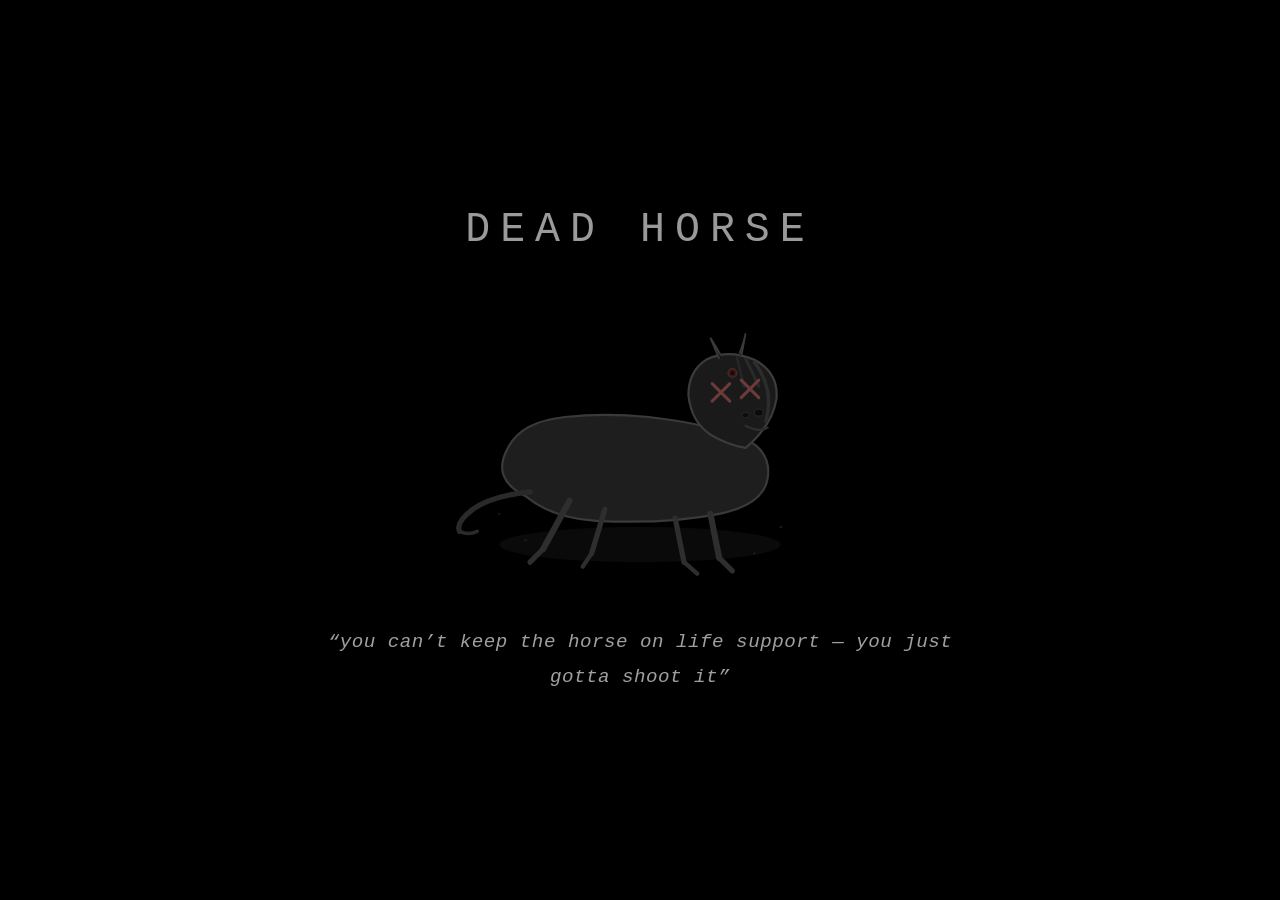
==== commit 9040809e: "Add files via upload" ====
--- a/index.html
+++ b/index.html
@@ -1,2079 +1,150 @@
 <!DOCTYPE html>
 <html lang="en">
 <head>
-  <meta charset="UTF-8" />
-  <meta name="viewport" content="width=device-width, initial-scale=1.0, viewport-fit=cover" />
-  <meta name="rph-version" content="2026.10.24" />
-
-  <title>Rockstar Games Merchandise Catalogue | R★ Games Promo Hub</title>
-
-  <link rel="icon" type="image/svg+xml" href="images/favicon/favicon.svg" />
-  <link rel="icon" type="image/png" sizes="96x96" href="images/favicon/favicon-96x96.png" />
-  <link rel="shortcut icon" href="images/favicon/favicon.ico" />
-  <link rel="apple-touch-icon" sizes="180x180" href="images/favicon/apple-touch-icon.png" />
-  <link rel="manifest" href="images/favicon/site.webmanifest" />
-
-  <meta name="description" content="Explore a fan-made catalogue of Rockstar Games promotional merchandise, collectibles and branded items. Unofficial and not affiliated with Rockstar Games or Take-Two Interactive." />
-  <meta name="robots" content="index, follow" />
-
-  <meta property="og:title" content="Rockstar Games Merchandise Catalogue | R★ Games Promo Hub" />
-  <meta property="og:description" content="Explore a fan-made catalogue of Rockstar Games promotional merchandise. Unofficial and not affiliated with Rockstar Games or Take-Two Interactive." />
-  <meta property="og:type" content="website" />
-
-  <link rel="preconnect" href="https://fonts.googleapis.com" />
-  <link rel="preconnect" href="https://fonts.gstatic.com" crossorigin />
-  <link href="https://fonts.googleapis.com/css2?family=Bebas+Neue&family=Inter:wght@300;400;500;600;700&display=swap" rel="stylesheet" />
+  <meta charset="UTF-8">
+  <meta name="viewport" content="width=device-width, initial-scale=1.0">
+  <title>DEAD HORSE</title>
   <style>
-    /* ----- PALETTE ----- */
-    :root {
-      --panel: #1a1026;
-      --panel-light: #221533;
-      --border: #2e1f3d;
-      --border-strong: #3d2952;
-      --accent: #ff4da6;
-      --link: #4de0ff;
-      --white: #f0eaff;
-      --muted: #9a86b0;
-      --muted-2: #6b5a80;
-      --red: #ff3b5c;
-      --green: #2ee6a8;
-      --font-display: "Bebas Neue", sans-serif;
-      --font-body: "Inter", sans-serif;
-      --radius-sm: 2px;
-      --radius-md: 4px;
-      --radius-pill: 999px;
-      --shadow-depth: 0 10px 24px rgba(0, 0, 0, 0.35);
-      --ease-out: cubic-bezier(0.22, 0.61, 0.36, 1);
-      --hero-top: 3.5rem;
-      --bg-base: #0a0a1a;
-    }
-    *, *::before, *::after { box-sizing: border-box; margin: 0; padding: 0; }
-    html { scroll-behavior: smooth; }
-    body {
-      min-height: 100vh;
-      background: var(--bg-base);
-      color: var(--white);
-      font-family: var(--font-body);
-      font-size: 15px;
-      line-height: 1.55;
-      position: relative;
-      overflow-x: hidden;
-      -webkit-font-smoothing: antialiased;
-    }
-    body::before {
-      content: "";
-      position: fixed;
-      inset: 0;
-      background:
-        radial-gradient(1200px 600px at 15% 0%, rgba(176, 110, 255, 0.06), transparent 60%),
-        radial-gradient(900px 500px at 85% 100%, rgba(77, 224, 255, 0.04), transparent 60%),
-        linear-gradient(180deg, #0a0a1a 0%, #120a22 55%, #0e0818 100%);
-      pointer-events: none;
-      z-index: -1;
-    }
-    a { color: inherit; text-decoration: none; }
-    img { max-width: 100%; display: block; }
-    button { font: inherit; }
-
-    /* ----- TYPE SCALE ----- */
-    .h-display {
-      font-family: var(--font-display);
-      font-weight: 400;
-      letter-spacing: 0.04em;
-      line-height: 0.95;
-      color: var(--white);
-    }
-    .eyebrow {
-      font-family: var(--font-body);
-      font-size: 0.68rem;
-      font-weight: 600;
-      letter-spacing: 0.22em;
-      text-transform: uppercase;
-      color: var(--muted);
+    * {
+      margin: 0;
+      padding: 0;
+      box-sizing: border-box;
     }
 
-    /* ----- HEADER ----- */
-    header {
-      position: sticky;
-      top: 0;
-      z-index: 200;
-      display: flex;
-      align-items: center;
-      gap: 1.5rem;
-      height: 64px;
-      padding: 0 1.75rem;
-      background: rgba(10, 8, 20, 0.92);
-      backdrop-filter: blur(10px);
-      -webkit-backdrop-filter: blur(10px);
-      border-bottom: 1px solid var(--border);
-    }
-    .logo {
-      display: flex;
-      flex-shrink: 0;
-      align-items: baseline;
-      gap: 6px;
-    }
-    .logo-word {
-      color: var(--white);
-      font-family: var(--font-display);
-      font-size: 1.35rem;
-      letter-spacing: 0.12em;
-      line-height: 1;
-    }
-    .logo-star { color: var(--accent); }
-    .logo-divider {
-      align-self: center;
-      width: 1px;
-      height: 18px;
-      margin: 0 6px;
-      background: var(--border-strong);
-    }
-    .logo-subtitle {
-      align-self: center;
-      color: var(--muted-2);
-      font-size: 0.6rem;
-      font-weight: 500;
-      letter-spacing: 0.2em;
-      text-transform: uppercase;
-    }
-    .desktop-nav {
-      display: flex;
-      flex: 1;
-      align-items: center;
-      justify-content: center;
-      gap: 0.25rem;
-    }
-    .nav-link, .mobile-nav-link {
-      border: 0;
-      background: transparent;
-      color: var(--muted);
-      cursor: pointer;
-      font-family: var(--font-body);
-      font-size: 0.7rem;
-      font-weight: 600;
-      letter-spacing: 0.16em;
-      text-transform: uppercase;
-      transition: color 0.15s;
-    }
-    .nav-link {
-      position: relative;
-      padding: 8px 16px;
-      white-space: nowrap;
-      border-radius: var(--radius-sm);
-    }
-    .nav-link::after {
-      position: absolute;
-      right: 16px;
-      bottom: 2px;
-      left: 16px;
-      height: 1px;
-      background: var(--accent);
-      content: "";
-      transform: scaleX(0);
-      transform-origin: left;
-      transition: transform 0.2s;
-    }
-    .nav-link:hover, .nav-link.active { color: var(--white); }
-    .nav-link.active::after { transform: scaleX(1); }
-    .header-right {
-      display: flex;
-      flex-shrink: 0;
-      align-items: center;
-      gap: 0.75rem;
-      margin-left: auto;
-    }
-    .item-count {
-      color: var(--muted-2);
-      font-size: 0.62rem;
-      font-weight: 500;
-      letter-spacing: 0.14em;
-      text-transform: uppercase;
-      white-space: nowrap;
-      padding: 4px 10px;
-      border-radius: var(--radius-pill);
-      border: 1px solid var(--border);
-    }
-    .hamburger {
-      display: none;
-      flex-direction: column;
-      gap: 5px;
-      padding: 4px;
-      border: 0;
-      background: transparent;
-      cursor: pointer;
-    }
-    .hamburger span {
-      display: block;
-      width: 20px;
-      height: 1.5px;
-      border-radius: 2px;
-      background: var(--white);
-      transition: all 0.2s;
-    }
-    .hamburger.open span:first-child { transform: translateY(6.5px) rotate(45deg); }
-    .hamburger.open span:nth-child(2) { opacity: 0; }
-    .hamburger.open span:nth-child(3) { transform: translateY(-6.5px) rotate(-45deg); }
-    .mobile-nav {
-      position: fixed;
-      top: 64px;
-      right: 0;
-      left: 0;
-      z-index: 199;
-      display: none;
-      flex-direction: column;
-      padding: 0.5rem 0;
-      background: #120a22;
-      border-bottom: 1px solid var(--border);
-    }
-    .mobile-nav.open { display: flex; }
-    .mobile-nav-link {
-      width: 100%;
-      padding: 14px 1.75rem;
-      border-left: 2px solid transparent;
-      font-size: 0.72rem;
-      text-align: left;
-    }
-    .mobile-nav-link.active, .mobile-nav-link:hover {
-      color: var(--white);
-      border-left-color: var(--accent);
-    }
-
-    /* ----- PAGE TRANSITIONS ----- */
-    .page { display: none; position: relative; }
-    .page.active {
-      display: block;
-      animation: page-in 0.22s var(--ease-out);
-    }
-    @keyframes page-in {
-      from { opacity: 0; transform: translateY(6px); }
-      to { opacity: 1; transform: translateY(0); }
-    }
-    .page > * { animation: section-in 0.32s var(--ease-out) both; }
-    .page > *:nth-child(2) { animation-delay: 0.04s; }
-    .page > *:nth-child(3) { animation-delay: 0.08s; }
-    .page > *:nth-child(4) { animation-delay: 0.11s; }
-    @keyframes section-in {
-      from { opacity: 0; transform: translateY(4px); }
-      to { opacity: 1; transform: translateY(0); }
-    }
-
-    .grid-enter .merch-card { animation: card-in 0.28s var(--ease-out) both; }
-    .grid-enter .merch-card:nth-child(1) { animation-delay: 0.00s; }
-    .grid-enter .merch-card:nth-child(2) { animation-delay: 0.02s; }
-    .grid-enter .merch-card:nth-child(3) { animation-delay: 0.04s; }
-    .grid-enter .merch-card:nth-child(4) { animation-delay: 0.06s; }
-    .grid-enter .merch-card:nth-child(5) { animation-delay: 0.08s; }
-    .grid-enter .merch-card:nth-child(6) { animation-delay: 0.10s; }
-    .grid-enter .merch-card:nth-child(7) { animation-delay: 0.12s; }
-    .grid-enter .merch-card:nth-child(8) { animation-delay: 0.14s; }
-    @keyframes card-in {
-      from { opacity: 0; transform: translateY(4px); }
-      to { opacity: 1; transform: translateY(0); }
-    }
-
-    /* ----- BUTTONS ----- */
-    .btn-primary, .btn-text, .btn-see-all, .btn-back {
-      cursor: pointer;
-      font-family: var(--font-body);
-      font-weight: 600;
-      letter-spacing: 0.16em;
-      text-transform: uppercase;
-      transition: background 0.15s, border-color 0.15s, color 0.15s, box-shadow 0.2s;
-    }
-    .btn-primary {
-      position: relative;
-      padding: 13px 30px;
-      border: 1px solid var(--accent);
-      border-radius: var(--radius-sm);
-      background: var(--accent);
-      color: #14061a;
-      font-size: 0.72rem;
-      overflow: hidden;
-    }
-    .btn-primary::after {
-      content: "";
-      position: absolute;
-      inset: 0;
-      background: linear-gradient(120deg, transparent 30%, rgba(255, 255, 255, 0.18) 50%, transparent 70%);
-      background-size: 220% 100%;
-      background-position: 100% 0;
-      transition: background-position 0.6s var(--ease-out);
-      pointer-events: none;
-    }
-    .btn-primary:hover {
-      background: #ff67b3;
-      border-color: #ff67b3;
-      box-shadow: 0 6px 20px rgba(255, 77, 166, 0.25);
-    }
-    .btn-primary:hover::after { background-position: -100% 0; }
-    .btn-text {
-      position: relative;
-      display: inline-flex;
-      align-items: center;
-      gap: 0.5rem;
-      padding: 13px 4px;
-      border: 0;
-      background: transparent;
-      color: var(--muted);
-      font-size: 0.72rem;
-    }
-    .btn-text::after {
-      content: "";
-      position: absolute;
-      left: 4px;
-      right: 4px;
-      bottom: 6px;
-      height: 1px;
-      background: linear-gradient(90deg, var(--accent), var(--link));
-      transform: scaleX(0);
-      transform-origin: left;
-      transition: transform 0.25s var(--ease-out);
-    }
-    .btn-text:hover { color: var(--white); }
-    .btn-text:hover::after { transform: scaleX(1); }
-
-    /* ----- HOME HERO ----- */
-    .home-hero {
-      position: relative;
+    body {
+      background: #000000;
+      min-height: 100vh;
       display: flex;
       flex-direction: column;
       align-items: center;
       justify-content: center;
-      padding: var(--hero-top) 1.75rem 3.5rem;
-      border-bottom: 1px solid var(--border);
-      text-align: center;
-      overflow: hidden;
-    }
-    .home-hero::before {
-      content: "";
-      position: absolute;
-      top: 50%;
-      left: 50%;
-      width: min(1100px, 130%);
-      height: min(640px, 90%);
-      transform: translate(-50%, -50%);
-      background: radial-gradient(
-        ellipse at center,
-        rgba(255, 77, 166, 0.10) 0%,
-        rgba(176, 110, 255, 0.06) 35%,
-        transparent 70%
-      );
-      pointer-events: none;
-      z-index: 0;
-    }
-    .home-hero::after {
-      content: "";
-      position: absolute;
-      bottom: 0;
-      left: 50%;
-      width: min(520px, 70%);
-      height: 1px;
-      transform: translateX(-50%);
-      background: linear-gradient(90deg, transparent, var(--accent), var(--link), transparent);
-      opacity: 0.55;
-      pointer-events: none;
-    }
-    .home-hero-content { position: relative; z-index: 1; max-width: 760px; }
-    .home-title {
-      margin-bottom: 1rem;
-      font-size: clamp(2.8rem, 8.5vw, 6.4rem);
-      letter-spacing: 0.02em;
-    }
-    .home-title .brand-star {
-      color: var(--accent);
-      display: inline-block;
-      transform: translateY(-0.02em);
-    }
-    .home-title em {
-      font-style: normal;
-      background: linear-gradient(
-        120deg,
-        var(--accent) 0%,
-        #c26bff 30%,
-        var(--link) 55%,
-        #c26bff 75%,
-        var(--accent) 100%
-      );
-      background-size: 220% 100%;
-      background-position: 0% 50%;
-      -webkit-background-clip: text;
-      -webkit-text-fill-color: transparent;
-      background-clip: text;
-      animation: shimmer 9s ease-in-out infinite;
-    }
-    @keyframes shimmer {
-      0%, 100% { background-position: 0% 50%; }
-      50% { background-position: 100% 50%; }
-    }
-    .home-hero-description {
-      max-width: 540px;
-      margin: 1.25rem auto 2.25rem;
-      color: var(--muted);
-      font-size: 0.95rem;
-      line-height: 1.7;
-    }
-    .home-actions {
-      display: flex;
-      flex-wrap: wrap;
-      align-items: center;
-      justify-content: center;
-      gap: 0.75rem 1.25rem;
+      font-family: 'Courier New', 'Courier', monospace;
+      padding: 1.5rem;
+      color: #b8b8b8;
+      letter-spacing: 0.5px;
     }
 
-    /* ----- FEATURES ----- */
-    .home-features {
-      display: grid;
-      grid-template-columns: repeat(auto-fit, minmax(240px, 1fr));
-      border-bottom: 1px solid var(--border);
-    }
-    .feature-block {
-      padding: 2.5rem 2rem;
-      border-right: 1px solid var(--border);
-      transition: background 0.25s var(--ease-out);
-    }
-    .feature-block:hover { background: rgba(255, 77, 166, 0.02); }
-    .feature-block:last-child { border-right: 0; }
-    .feature-block h3 {
-      margin-bottom: 0.6rem;
-      color: var(--white);
-      font-family: var(--font-body);
-      font-size: 0.72rem;
-      font-weight: 600;
-      letter-spacing: 0.18em;
-      text-transform: uppercase;
-    }
-    .feature-block p {
-      color: var(--muted);
-      font-size: 0.85rem;
-      line-height: 1.7;
+    .container {
+      max-width: 750px;
+      width: 100%;
+      padding: 2rem 1.5rem;
     }
 
-    /* ----- SECTIONS ----- */
-    .home-section {
-      padding: 3rem 1.75rem 4rem;
-      border-bottom: 1px solid var(--border);
-    }
-    .section-header {
-      display: flex;
-      align-items: baseline;
-      justify-content: space-between;
-      gap: 1rem;
-      margin-bottom: 1.75rem;
-    }
-    .section-header h2 {
-      font-family: var(--font-display);
-      font-size: 1.7rem;
-      letter-spacing: 0.04em;
-      color: var(--white);
-    }
-    .section-header h2 span,
-    .page-hero h1 span { color: var(--accent); }
-    .btn-see-all {
-      padding: 6px 14px;
-      border: 1px solid var(--border-strong);
-      border-radius: var(--radius-sm);
-      background: transparent;
-      color: var(--muted);
-      font-size: 0.65rem;
-      white-space: nowrap;
-    }
-    .btn-see-all:hover {
-      color: var(--accent);
-      border-color: var(--accent);
+    h1 {
+      font-size: 2.6rem;
+      font-weight: 400;
+      text-transform: uppercase;
+      letter-spacing: 10px;
+      color: #9a9a9a;
+      text-align: center;
+      margin-bottom: 2rem;
+      word-break: break-word;
     }
 
-    /* ----- PAGE HERO ----- */
-    .page-hero {
-      padding: var(--hero-top) 1.75rem 2.25rem;
-      border-bottom: 1px solid var(--border);
-      text-align: center;
-    }
-    .page-hero h1 {
-      font-family: var(--font-display);
-      font-size: clamp(2rem, 5vw, 3.6rem);
-      letter-spacing: 0.03em;
-      line-height: 1;
-      color: var(--white);
-    }
-    .page-hero p {
-      margin-top: 0.6rem;
-      color: var(--muted);
-      font-size: 0.68rem;
-      letter-spacing: 0.18em;
-      text-transform: uppercase;
+    .horse-wrapper {
+      display: flex;
+      justify-content: center;
+      align-items: center;
+      margin: 1rem 0 2rem 0;
     }
 
-    /* ----- FILTERS ----- */
-    .filter-bar {
-      display: flex;
-      flex-wrap: wrap;
-      align-items: center;
-      gap: 0.4rem;
-      padding: 0.8rem 1.75rem;
-      border-bottom: 1px solid var(--border);
-    }
-    .filter-bar.subcategory-bar { display: none; }
-    .filter-bar.subcategory-bar.visible { display: flex; }
-    .filter-label {
-      flex-shrink: 0;
-      margin-right: 0.4rem;
-      color: var(--muted-2);
-      font-size: 0.6rem;
-      font-weight: 600;
-      letter-spacing: 0.18em;
-      text-transform: uppercase;
-    }
-    .filter-pill {
-      padding: 5px 12px;
-      border: 1px solid var(--border);
-      border-radius: var(--radius-pill);
-      background: transparent;
-      color: var(--muted);
-      cursor: pointer;
-      font-family: var(--font-body);
-      font-size: 0.62rem;
-      font-weight: 500;
-      letter-spacing: 0.1em;
-      text-transform: uppercase;
-      transition: color 0.15s, border-color 0.15s, background 0.15s;
-      white-space: nowrap;
-    }
-    .filter-pill:hover {
-      color: var(--white);
-      border-color: var(--border-strong);
-    }
-    .filter-pill.active {
-      background: var(--accent);
-      color: #14061a;
-      border-color: var(--accent);
-    }
-    .search-wrap {
-      padding: 0.85rem 1.75rem;
-      border-bottom: 1px solid var(--border);
-    }
-    .search-input {
+    svg {
       width: 100%;
-      max-width: 420px;
-      padding: 10px 14px;
-      outline: 0;
-      border: 1px solid var(--border);
-      border-radius: var(--radius-sm);
-      background: #100a1c;
-      color: var(--white);
-      font-family: var(--font-body);
-      font-size: 0.85rem;
-      transition: border-color 0.15s;
-    }
-    .search-input:focus { border-color: var(--accent); }
-    .search-input::placeholder { color: var(--muted-2); }
-
-    /* ----- CATALOGUE GRID & CARDS ----- */
-    .catalogue-grid, .home-grid {
-      display: grid;
-      gap: 1.25rem;
-    }
-    .catalogue-grid {
-      padding: 1.75rem;
-      grid-template-columns: repeat(auto-fill, minmax(230px, 1fr));
-    }
-    .home-grid {
-      grid-template-columns: repeat(auto-fill, minmax(200px, 1fr));
+      max-width: 440px;
+      height: auto;
+      display: block;
     }
 
-    /* ----- NO-FILTER MODE: 2 columns, capped at 20 items ----- */
-    .catalogue-grid.unfiltered-mode {
-      grid-template-columns: repeat(2, 1fr);
+    .message {
+      font-size: 1.2rem;
+      text-align: center;
+      color: #a0a0a0;
+      line-height: 1.8;
+      font-style: italic;
+      padding: 0 0.5rem;
     }
 
-    /* Divider shown below the capped preview when unfiltered */
-    .catalogue-more-divider {
-      display: none;
-      margin: 0 1.75rem 2rem;
-      padding: 1.5rem 1.5rem;
-      border-top: 1px solid var(--border-strong);
-      border-bottom: 1px solid var(--border-strong);
-      text-align: center;
-    }
-    .catalogue-more-divider.visible { display: block; }
-    .catalogue-more-divider p {
-      margin: 0;
-      color: var(--muted);
-      font-size: 0.85rem;
-      line-height: 1.7;
-    }
-    .catalogue-more-divider strong {
-      color: var(--white);
-      font-weight: 600;
-    }
-    .catalogue-more-divider .divider-arrow {
-      display: inline-block;
-      margin-left: 0.3rem;
-      color: var(--accent);
-      font-weight: 700;
-    }
-
-    .merch-card {
-      position: relative;
-      display: flex;
-      flex-direction: column;
-      background: var(--panel);
-      border: 1px solid var(--border);
-      border-radius: var(--radius-md);
-      overflow: hidden;
-      transition: border-color 0.2s, transform 0.2s, box-shadow 0.2s;
-    }
-    @media (hover: hover) {
-      .merch-card:hover {
-        border-color: rgba(255, 77, 166, 0.35);
-        transform: translateY(-2px);
-        box-shadow: var(--shadow-depth);
+    @media (max-width: 550px) {
+      h1 {
+        font-size: 1.8rem;
+        letter-spacing: 6px;
       }
-      .merch-card:hover .card-image img { transform: scale(1.03); }
-    }
-    .card-image {
-      position: relative;
-      display: flex;
-      aspect-ratio: 1;
-      align-items: center;
-      justify-content: center;
-      overflow: hidden;
-      background: #0d0918;
-      cursor: pointer;
-    }
-    .card-image img {
-      width: 100%;
-      height: 100%;
-      object-fit: cover;
-      transition: transform 0.4s ease;
-    }
-    .image-placeholder {
-      position: absolute;
-      inset: 0;
-      display: flex;
-      width: 100%;
-      height: 100%;
-      flex-direction: column;
-      align-items: center;
-      justify-content: center;
-      gap: 0.5rem;
-      background: #0d0918;
-      color: var(--muted-2);
-      text-align: center;
-      user-select: none;
-      overflow: hidden;
-    }
-    .image-placeholder[hidden] { display: none; }
-    .placeholder-icon {
-      font-family: var(--font-display);
-      font-size: 2.2rem;
-      line-height: 1;
-      opacity: 0.4;
-      letter-spacing: 0.1em;
-    }
-    .placeholder-label {
-      font-family: var(--font-body);
-      font-size: 0.55rem;
-      font-weight: 600;
-      letter-spacing: 0.18em;
-      text-transform: uppercase;
-    }
-
-    .card-body { display: block; padding: 0.9rem 1rem 1rem; }
-    .card-game {
-      margin-bottom: 5px;
-      color: var(--muted-2);
-      font-size: 0.58rem;
-      font-weight: 600;
-      letter-spacing: 0.18em;
-      text-transform: uppercase;
-    }
-    .card-name {
-      margin-bottom: 6px;
-      color: var(--white);
-      font-family: var(--font-body);
-      font-size: 0.92rem;
-      font-weight: 600;
-      line-height: 1.3;
-      letter-spacing: 0;
-    }
-    .card-description {
-      display: -webkit-box;
-      overflow: hidden;
-      margin-bottom: 0.85rem;
-      color: var(--muted);
-      font-size: 0.75rem;
-      line-height: 1.55;
-      -webkit-box-orient: vertical;
-      -webkit-line-clamp: 2;
-    }
-    .card-footer { display: flex; align-items: center; justify-content: space-between; gap: 0.5rem; flex-wrap: wrap; }
-    .card-category {
-      padding: 3px 9px;
-      background: transparent;
-      border: 1px solid var(--border);
-      color: var(--muted);
-      font-size: 0.55rem;
-      font-weight: 500;
-      letter-spacing: 0.14em;
-      text-transform: uppercase;
-      border-radius: var(--radius-pill);
-    }
-    .empty-state {
-      grid-column: 1 / -1;
-      padding: 5rem 1rem;
-      color: var(--muted);
-      text-align: center;
-    }
-    .empty-state h3 {
-      margin-bottom: 0.5rem;
-      color: var(--white);
-      font-family: var(--font-display);
-      font-size: 1.5rem;
-      letter-spacing: 0.04em;
-    }
-    .empty-state p { font-size: 0.85rem; }
-
-    /* ----- ABOUT ----- */
-    .about-hero { border-bottom: 1px solid var(--border); }
-    .about-hero-inner {
-      max-width: 760px;
-      margin: 0 auto;
-      padding: var(--hero-top) 1.75rem 4rem;
-    }
-    .about-hero-text h1 {
-      margin: 0.75rem 0 1.5rem;
-      font-family: var(--font-display);
-      font-size: clamp(2.5rem, 5vw, 4rem);
-      letter-spacing: 0.03em;
-      line-height: 0.95;
-      color: var(--white);
-    }
-    .about-hero-text h1 span { color: var(--accent); }
-    .about-hero-text p {
-      color: var(--muted);
-      font-size: 0.92rem;
-      line-height: 1.8;
-      margin-bottom: 1rem;
-      max-width: 62ch;
-    }
-
-    .about-section {
-      max-width: 1080px;
-      margin: 0 auto;
-      padding: 3.5rem 1.75rem;
-      border-bottom: 1px solid var(--border);
-    }
-    .about-section h2 {
-      margin-bottom: 1.25rem;
-      font-family: var(--font-display);
-      font-size: 1.8rem;
-      letter-spacing: 0.04em;
-      color: var(--white);
-    }
-    .about-section h2 span { color: var(--accent); }
-    .about-section p {
-      color: var(--muted);
-      font-size: 0.92rem;
-      line-height: 1.8;
-      max-width: 68ch;
-      margin-bottom: 1rem;
-    }
-    .about-section p.about-disclaimer {
-      color: var(--muted-2);
-      font-size: 0.82rem;
-    }
-
-    .team-list {
-      display: grid;
-      grid-template-columns: 1fr 1fr;
-      gap: 2.5rem 3rem;
-      margin-top: 0.5rem;
-    }
-    .team-member {
-      display: grid;
-      grid-template-columns: 56px 1fr;
-      gap: 1.25rem;
-      align-items: start;
-    }
-    .team-avatar {
-      width: 56px;
-      height: 56px;
-      border-radius: 50%;
-      background: var(--panel-light);
-      border: 1px solid var(--border-strong);
-      display: flex;
-      align-items: center;
-      justify-content: center;
-      font-family: var(--font-display);
-      font-size: 1.1rem;
-      letter-spacing: 0.06em;
-      color: var(--accent);
-    }
-    .team-name {
-      color: var(--white);
-      font-size: 0.95rem;
-      font-weight: 600;
-      margin-bottom: 2px;
-    }
-    .team-role {
-      color: var(--muted-2);
-      font-size: 0.6rem;
-      font-weight: 600;
-      letter-spacing: 0.18em;
-      text-transform: uppercase;
-      margin-bottom: 0.6rem;
-    }
-    .team-desc {
-      color: var(--muted);
-      font-size: 0.85rem;
-      line-height: 1.7;
-    }
-
-    .games-list {
-      display: flex;
-      flex-wrap: wrap;
-      gap: 0.4rem;
-      margin-top: 1.25rem;
-    }
-    .game-tag {
-      padding: 5px 12px;
-      background: transparent;
-      border: 1px solid var(--border);
-      color: var(--muted);
-      font-size: 0.62rem;
-      font-weight: 500;
-      letter-spacing: 0.1em;
-      text-transform: uppercase;
-      border-radius: var(--radius-pill);
-    }
-
-    .about-two-col {
-      display: grid;
-      grid-template-columns: 1fr 1fr;
-      gap: 3rem;
-    }
-    .about-two-col > div + div {
-      padding-left: 3rem;
-      border-left: 1px solid var(--border);
-    }
-
-    /* ----- HIATUS NOTICE ----- */
-    .hiatus-notice {
-      margin-top: 2rem;
-      padding: 1.5rem 1.75rem;
-      background: var(--panel);
-      border: 1px solid var(--border-strong);
-      border-left: 3px solid var(--accent);
-      border-radius: var(--radius-md);
-    }
-    .hiatus-notice h3 {
-      margin-bottom: 0.6rem;
-      color: var(--accent);
-      font-family: var(--font-body);
-      font-size: 0.72rem;
-      font-weight: 600;
-      letter-spacing: 0.18em;
-      text-transform: uppercase;
-    }
-    .hiatus-notice p {
-      color: var(--muted);
-      font-size: 0.88rem;
-      line-height: 1.75;
-      max-width: 68ch;
-      margin-bottom: 0;
-    }
-
-    /* ----- CONTACT EMAIL BLOCK (in About) ----- */
-    .about-contact-email {
-      margin-top: 2rem;
-      padding: 1.5rem 1.75rem;
-      background: var(--panel);
-      border: 1px solid var(--border);
-      border-radius: var(--radius-md);
-    }
-    .about-contact-email h3 {
-      margin-bottom: 0.75rem;
-      color: var(--white);
-      font-family: var(--font-body);
-      font-size: 0.72rem;
-      font-weight: 600;
-      letter-spacing: 0.18em;
-      text-transform: uppercase;
-    }
-    .about-contact-email a {
-      color: var(--link);
-      font-size: 0.95rem;
-      font-weight: 500;
-      word-break: break-all;
-    }
-    .about-contact-email a:hover { text-decoration: underline; }
-    .about-contact-email ul {
-      margin: 0.9rem 0 0;
-      padding-left: 1.1rem;
-      color: var(--muted);
-      font-size: 0.85rem;
-      line-height: 1.75;
-    }
-    .about-contact-email li { margin-bottom: 0.5rem; }
-    .about-contact-email li:last-child { margin-bottom: 0; }
-    .about-contact-email li strong { color: var(--white); font-weight: 600; }
-
-    /* ----- CONTACT ----- */
-    .contact-wrap {
-      max-width: 800px;
-      margin: 0 auto;
-      padding: var(--hero-top) 1.75rem 4rem;
-    }
-    .contact-intro { margin-bottom: 2.5rem; }
-    .contact-intro h1 {
-      margin: 0.75rem 0 0.9rem;
-      font-family: var(--font-display);
-      font-size: clamp(2.2rem, 5vw, 3.4rem);
-      letter-spacing: 0.03em;
-      line-height: 1;
-      color: var(--white);
-    }
-    .contact-intro h1 span { color: var(--accent); }
-    .contact-intro p {
-      max-width: 540px;
-      color: var(--muted);
-      font-size: 0.9rem;
-      line-height: 1.75;
-    }
-    .contact-form {
-      display: flex;
-      flex-direction: column;
-      gap: 1.25rem;
-      padding: 1.75rem;
-      background: var(--panel);
-      border: 1px solid var(--border);
-      border-radius: var(--radius-md);
-    }
-    .form-row {
-      display: grid;
-      grid-template-columns: 1fr 1fr;
-      gap: 1.25rem;
-    }
-    .form-field {
-      display: flex;
-      flex-direction: column;
-      gap: 6px;
-    }
-    .form-field label {
-      color: var(--muted-2);
-      font-size: 0.6rem;
-      font-weight: 600;
-      letter-spacing: 0.18em;
-      text-transform: uppercase;
-    }
-    .contact-form input[type="text"],
-    .contact-form input[type="email"],
-    .contact-form select,
-    .contact-form textarea {
-      width: 100%;
-      padding: 11px 14px;
-      outline: 0;
-      border: 1px solid var(--border);
-      border-radius: var(--radius-sm);
-      background: #100a1c;
-      color: var(--white);
-      font-family: var(--font-body);
-      font-size: 0.88rem;
-      transition: border-color 0.15s;
-    }
-    .contact-form textarea {
-      resize: vertical;
-      min-height: 130px;
-      line-height: 1.6;
-    }
-    .contact-form select {
-      appearance: none;
-      -webkit-appearance: none;
-      background-image:
-        linear-gradient(45deg, transparent 50%, var(--muted) 50%),
-        linear-gradient(135deg, var(--muted) 50%, transparent 50%);
-      background-position: calc(100% - 18px) 50%, calc(100% - 13px) 50%;
-      background-size: 5px 5px, 5px 5px;
-      background-repeat: no-repeat;
-      padding-right: 36px;
-      cursor: pointer;
-    }
-    .contact-form select option { background: #1a1026; color: var(--white); }
-    .contact-form input:focus,
-    .contact-form select:focus,
-    .contact-form textarea:focus { border-color: var(--accent); }
-    .contact-form input::placeholder,
-    .contact-form textarea::placeholder { color: var(--muted-2); }
-    .form-submit { align-self: flex-start; margin-top: 0.25rem; }
-    .form-submit:disabled { opacity: 0.55; cursor: not-allowed; }
-    .form-status {
-      min-height: 1.2em;
-      font-size: 0.82rem;
-      color: var(--muted);
-    }
-    .form-status.success { color: var(--green); }
-    .form-status.error { color: var(--red); }
-
-    /* ----- ITEM DETAIL ----- */
-    .item-detail-wrap {
-      max-width: 1080px;
-      margin: 0 auto;
-      padding: var(--hero-top) 1.75rem 5rem;
-    }
-    .btn-back {
-      display: inline-flex;
-      align-items: center;
-      gap: 0.4rem;
-      margin-bottom: 1.75rem;
-      padding: 7px 14px;
-      border: 1px solid var(--border);
-      border-radius: var(--radius-sm);
-      background: transparent;
-      color: var(--muted);
-      font-size: 0.65rem;
-    }
-    .btn-back:hover { color: var(--white); border-color: var(--border-strong); }
-    .item-hero {
-      position: relative;
-      width: 100%;
-      aspect-ratio: 16 / 7;
-      overflow: hidden;
-      background: #0d0918;
-      border: 1px solid var(--border);
-      cursor: zoom-in;
-      border-radius: var(--radius-md) var(--radius-md) 0 0;
-    }
-    .item-hero:hover { border-color: var(--border-strong); }
-    .item-hero .zoom-wrapper {
-      width: 100%;
-      height: 100%;
-      overflow: hidden;
-      position: relative;
-    }
-    .item-hero .zoom-wrapper img {
-      width: 100%;
-      height: 100%;
-      object-fit: contain;
-    }
-    .item-hero .image-placeholder { min-height: 100%; }
-    .view-thumbs {
-      display: flex;
-      flex-wrap: wrap;
-      gap: 8px;
-      margin-bottom: 2.5rem;
-      padding: 10px;
-      background: var(--panel);
-      border: 1px solid var(--border);
-      border-top: 0;
-      border-radius: 0 0 var(--radius-md) var(--radius-md);
-    }
-    .view-thumb {
-      width: 64px;
-      height: 64px;
-      overflow: hidden;
-      border: 1px solid var(--border);
-      border-radius: var(--radius-sm);
-      cursor: pointer;
-      opacity: 0.55;
-      transition: border-color 0.15s, opacity 0.15s;
-      padding: 0;
-      background: transparent;
-    }
-    .view-thumb img { width: 100%; height: 100%; object-fit: cover; }
-    .view-thumb:hover { opacity: 0.85; }
-    .view-thumb.active { border-color: var(--accent); opacity: 1; }
-    .item-detail-body {
-      display: grid;
-      grid-template-columns: 1fr 300px;
-      align-items: start;
-      gap: 3rem;
-    }
-    .item-detail-main {
-      padding: 1.75rem;
-      background: var(--panel);
-      border: 1px solid var(--border);
-      border-radius: var(--radius-md);
-    }
-    .item-game-label {
-      margin-bottom: 0.5rem;
-      color: var(--muted-2);
-      font-size: 0.62rem;
-      font-weight: 600;
-      letter-spacing: 0.2em;
-      text-transform: uppercase;
-    }
-    .item-detail-name {
-      margin-bottom: 1.5rem;
-      color: var(--white);
-      font-family: var(--font-display);
-      font-size: clamp(1.6rem, 3vw, 2.2rem);
-      letter-spacing: 0.03em;
-      line-height: 1.1;
-    }
-    .item-detail-section-label {
-      display: block;
-      margin-bottom: 12px;
-      padding-bottom: 8px;
-      border-bottom: 1px solid var(--border);
-      color: var(--muted-2);
-      font-size: 0.6rem;
-      font-weight: 600;
-      letter-spacing: 0.2em;
-      text-transform: uppercase;
-    }
-    .item-detail-description {
-      color: var(--muted);
-      font-size: 0.9rem;
-      line-height: 1.85;
-      white-space: pre-line;
-    }
-    .item-detail-sidebar {
-      position: sticky;
-      top: 84px;
-      display: flex;
-      flex-direction: column;
-    }
-    .item-label-block {
-      padding: 0.9rem 1.15rem;
-      background: var(--panel);
-      border: 1px solid var(--border);
-      border-bottom: 0;
-    }
-    .item-label-block:last-child {
-      border-bottom: 1px solid var(--border);
-      border-radius: 0 0 var(--radius-md) var(--radius-md);
-    }
-    .item-label-block:first-child { border-radius: var(--radius-md) var(--radius-md) 0 0; }
-    .item-label-key {
-      display: block;
-      margin-bottom: 5px;
-      color: var(--muted-2);
-      font-size: 0.58rem;
-      font-weight: 600;
-      letter-spacing: 0.18em;
-      text-transform: uppercase;
-    }
-    .item-label-value {
-      color: var(--white);
-      font-size: 0.88rem;
-      font-weight: 500;
-      line-height: 1.45;
-    }
-    .item-label-value.availability-text { display: inline; }
-    .item-source-link {
-      color: var(--link);
-      font-size: 0.8rem;
-      word-break: break-all;
-    }
-    .view-link {
-      display: block;
-      margin-top: 1rem;
-      padding: 12px;
-      border-radius: var(--radius-sm);
-      background: var(--accent);
-      color: #14061a;
-      font-family: var(--font-body);
-      font-size: 0.68rem;
-      font-weight: 600;
-      letter-spacing: 0.18em;
-      text-transform: uppercase;
-      text-align: center;
-      transition: background 0.15s, box-shadow 0.2s;
-    }
-    .view-link:hover {
-      background: #ff67b3;
-      box-shadow: 0 6px 20px rgba(255, 77, 166, 0.25);
-    }
-    .item-detail-share {
-      display: flex;
-      align-items: center;
-      gap: 0.75rem;
-      margin-top: 1.75rem;
-      padding-top: 1.25rem;
-      border-top: 1px solid var(--border);
-    }
-    .item-detail-share-label {
-      color: var(--muted-2);
-      font-size: 0.6rem;
-      font-weight: 600;
-      letter-spacing: 0.18em;
-      text-transform: uppercase;
-    }
-    .btn-copy-link, .btn-report-error {
-      padding: 7px 13px;
-      border: 1px solid var(--border);
-      border-radius: var(--radius-sm);
-      background: transparent;
-      color: var(--white);
-      font-size: 0.62rem;
-      cursor: pointer;
-      font-family: var(--font-body);
-      font-weight: 600;
-      letter-spacing: 0.16em;
-      text-transform: uppercase;
-      transition: border-color 0.15s, color 0.15s;
-    }
-    .btn-copy-link:hover, .btn-report-error:hover { border-color: var(--accent); color: var(--accent); }
-    .btn-copy-link.copied { color: var(--green); border-color: var(--green); }
-
-    /* ----- FOOTER ----- */
-    footer {
-      padding: 2.5rem 1.75rem;
-      border-top: 1px solid var(--border);
-      color: var(--muted-2);
-      font-size: 0.68rem;
-      letter-spacing: 0.1em;
-      text-align: center;
-      text-transform: uppercase;
-    }
-    .footer-links {
-      display: flex;
-      flex-wrap: wrap;
-      justify-content: center;
-      gap: 1.5rem;
-      margin-bottom: 1.25rem;
-    }
-    .footer-links button {
-      border: 0;
-      background: transparent;
-      color: var(--muted);
-      cursor: pointer;
-      font-family: var(--font-body);
-      font-size: 0.62rem;
-      font-weight: 600;
-      letter-spacing: 0.16em;
-      text-transform: uppercase;
-      transition: color 0.15s;
-    }
-    .footer-links button:hover { color: var(--white); }
-    .footer-brand { color: var(--accent); }
-
-    /* ----- LIGHTBOX ----- */
-    .lightbox {
-      display: none;
-      position: fixed;
-      inset: 0;
-      z-index: 9999;
-      background: rgba(8, 4, 16, 0.96);
-      align-items: center;
-      justify-content: center;
-      padding: 2rem;
-      cursor: zoom-out;
-    }
-    .lightbox.open { display: flex; animation: lightbox-in 0.18s var(--ease-out); }
-    @keyframes lightbox-in {
-      from { opacity: 0; }
-      to { opacity: 1; }
-    }
-    .lightbox img {
-      max-width: 100%;
-      max-height: 100%;
-      object-fit: contain;
-      border: 1px solid var(--border-strong);
-      border-radius: var(--radius-md);
-    }
-    .lightbox-close {
-      position: absolute;
-      top: 16px;
-      right: 24px;
-      background: transparent;
-      border: 0;
-      color: var(--white);
-      font-size: 1.8rem;
-      line-height: 1;
-      cursor: pointer;
-      padding: 8px 12px;
-      font-family: var(--font-body);
-    }
-    .lightbox-close:hover { color: var(--accent); }
-
-    /* ----- RESPONSIVE ----- */
-    @media (max-width: 820px) {
-      .about-hero-inner { padding: var(--hero-top) 1.25rem 3rem; }
-      .about-two-col { grid-template-columns: 1fr; gap: 2rem; }
-      .about-two-col > div + div { padding-left: 0; border-left: 0; padding-top: 2rem; border-top: 1px solid var(--border); }
-      .team-list { grid-template-columns: 1fr; gap: 2rem; }
-      .item-detail-body { grid-template-columns: 1fr; gap: 2rem; }
-      .item-detail-sidebar { position: static; }
-    }
-    @media (max-width: 768px) {
-      :root { --hero-top: 2.5rem; }
-      header { padding: 0 1.25rem; height: 60px; }
-      .desktop-nav { display: none; }
-      .hamburger { display: flex; }
-      .item-count { display: none; }
-      .mobile-nav { top: 60px; }
-      .home-hero { padding: var(--hero-top) 1.25rem 2.5rem; }
-      .home-features { grid-template-columns: 1fr; }
-      .feature-block { border-right: 0; border-bottom: 1px solid var(--border); }
-      .feature-block:last-child { border-bottom: 0; }
-      .catalogue-grid {
-        grid-template-columns: repeat(auto-fill, minmax(150px, 1fr));
-        gap: 0.9rem;
-        padding: 1rem;
+      .message {
+        font-size: 1rem;
       }
-      .catalogue-grid.unfiltered-mode {
-        grid-template-columns: repeat(2, 1fr);
-      }
-      .catalogue-more-divider {
-        margin: 0 1rem 1.5rem;
-        padding: 1.1rem 1rem;
-      }
-      .catalogue-more-divider p { font-size: 0.78rem; }
-      .filter-bar, .search-wrap { padding: 0.75rem 1.25rem; }
-      .home-section { padding: 2.5rem 1.25rem; }
-      .item-detail-wrap { padding: var(--hero-top) 1.25rem 3rem; }
-      .item-detail-main { padding: 1.25rem; }
-      .contact-wrap { padding: var(--hero-top) 1.25rem 3rem; }
-      .contact-form { padding: 1.25rem; gap: 1rem; }
-      .form-row { grid-template-columns: 1fr; }
-      .form-submit { align-self: stretch; }
-    }
-
-    @media (prefers-reduced-motion: reduce) {
-      html { scroll-behavior: auto; }
-      .page.active,
-      .page > *,
-      .grid-enter .merch-card,
-      .home-title em,
-      .lightbox.open { animation: none; }
     }
   </style>
 </head>
 <body>
+  <div class="container">
+    <h1>DEAD HORSE</h1>
 
-  <!-- HEADER -->
-  <header>
-    <div class="logo">
-      <a class="logo-word" href="#home" data-page="home">R<span class="logo-star">★</span> Games <span class="logo-star">Promo</span> Hub</a>
-      <div class="logo-divider"></div>
-      <a class="logo-subtitle" href="#catalogue" data-page="catalogue">Catalogue</a>
+    <div class="horse-wrapper">
+      <svg xmlns="http://www.w3.org/2000/svg" viewBox="0 0 500 350" fill="none">
+        <!-- ground / shadow -->
+        <ellipse cx="250" cy="295" rx="160" ry="20" fill="#0f0f0f" opacity="0.7" />
+
+        <!-- horse body — limp, lying down -->
+        <path d="M120 240 Q80 220 100 185 Q115 155 165 150 Q210 145 260 150 Q330 158 370 175 Q400 190 395 220 Q390 250 340 260 Q280 272 200 268 Q150 265 120 240 Z"
+              fill="#1e1e1e" stroke="#3a3a3a" stroke-width="2.5" stroke-linejoin="round" />
+
+        <!-- neck & head (down, lifeless) -->
+        <path d="M370 185 Q400 160 405 130 Q408 100 380 85 Q350 72 325 85 Q305 98 305 125 Q308 155 330 170 Q350 182 370 185 Z"
+              fill="#1a1a1a" stroke="#3c3c3c" stroke-width="2.5" />
+
+        <!-- mane — messy -->
+        <path d="M380 88 Q390 100 395 120 Q398 138 393 155" stroke="#2c2c2c" stroke-width="4" stroke-linecap="round" />
+        <path d="M370 84 Q378 100 385 115" stroke="#2a2a2a" stroke-width="3.5" stroke-linecap="round" />
+        <path d="M360 82 Q365 100 368 116" stroke="#262626" stroke-width="3" stroke-linecap="round" />
+
+        <!-- ears — drooping -->
+        <path d="M340 84 L330 60 Q335 68 342 80" fill="#1a1a1a" stroke="#3a3a3a" stroke-width="2" />
+        <path d="M365 82 L370 55 Q368 65 363 78" fill="#1a1a1a" stroke="#3a3a3a" stroke-width="2" />
+
+        <!-- X eyes -->
+        <line x1="332" y1="112" x2="352" y2="132" stroke="#6b3a3a" stroke-width="3.5" stroke-linecap="round" />
+        <line x1="352" y1="112" x2="332" y2="132" stroke="#6b3a3a" stroke-width="3.5" stroke-linecap="round" />
+        <line x1="365" y1="108" x2="385" y2="128" stroke="#6b3a3a" stroke-width="3.5" stroke-linecap="round" />
+        <line x1="385" y1="108" x2="365" y2="128" stroke="#6b3a3a" stroke-width="3.5" stroke-linecap="round" />
+
+        <!-- nostrils -->
+        <ellipse cx="385" cy="145" rx="5" ry="4" fill="#0b0b0b" stroke="#2b2b2b" stroke-width="1" />
+        <ellipse cx="370" cy="148" rx="4" ry="3" fill="#0b0b0b" stroke="#2b2b2b" stroke-width="1" />
+
+        <!-- mouth — slack -->
+        <path d="M370 160 Q385 168 395 162" stroke="#2f2f2f" stroke-width="2.5" stroke-linecap="round" />
+
+        <!-- front legs -->
+        <path d="M170 245 L140 300" stroke="#2e2e2e" stroke-width="7" stroke-linecap="round" />
+        <path d="M140 300 L125 315" stroke="#2e2e2e" stroke-width="6" stroke-linecap="round" />
+        <path d="M210 255 L195 305" stroke="#2e2e2e" stroke-width="6" stroke-linecap="round" />
+        <path d="M195 305 L185 320" stroke="#2e2e2e" stroke-width="5" stroke-linecap="round" />
+
+        <!-- back legs -->
+        <path d="M330 260 L340 310" stroke="#2e2e2e" stroke-width="7" stroke-linecap="round" />
+        <path d="M340 310 L355 325" stroke="#2e2e2e" stroke-width="6" stroke-linecap="round" />
+        <path d="M290 265 L300 315" stroke="#2e2e2e" stroke-width="6" stroke-linecap="round" />
+        <path d="M300 315 L315 328" stroke="#2e2e2e" stroke-width="5" stroke-linecap="round" />
+
+        <!-- tail -->
+        <path d="M125 235 Q80 240 60 255 Q40 270 45 280" stroke="#2a2a2a" stroke-width="6" stroke-linecap="round" fill="none" />
+        <path d="M45 280 Q55 285 65 280" stroke="#2a2a2a" stroke-width="4" stroke-linecap="round" />
+
+        <!-- bullet wound -->
+        <circle cx="355" cy="100" r="5" fill="#3d1a1a" stroke="#4f2a2a" stroke-width="1.5" opacity="0.9" />
+        <circle cx="355" cy="100" r="2.5" fill="#1a0a0a" />
+
+        <!-- dust specks -->
+        <circle cx="120" cy="290" r="1.5" fill="#1a1a1a" />
+        <circle cx="410" cy="275" r="1.5" fill="#1a1a1a" />
+        <circle cx="380" cy="305" r="1.2" fill="#1f1f1f" />
+        <circle cx="90" cy="260" r="1.2" fill="#1f1f1f" />
+      </svg>
     </div>
-    <nav class="desktop-nav" aria-label="Main navigation">
-      <button class="nav-link active" data-page="home">Home</button>
-      <button class="nav-link" data-page="catalogue">Catalogue</button>
-      <button class="nav-link" data-page="about">About</button>
-      <!-- CONTACT NAV LINK HIDDEN — uncomment to restore
-      <button class="nav-link" data-page="contact">Contact</button>
-      -->
-    </nav>
-    <div class="header-right">
-      <span class="item-count" id="itemCount">0 items</span>
-      <button class="hamburger" id="hamburger" aria-label="Open menu" aria-expanded="false">
-        <span></span><span></span><span></span>
-      </button>
+
+    <div class="message">
+      “you can’t keep the horse on life support — you just gotta shoot it”
     </div>
-  </header>
-
-  <div class="mobile-nav" id="mobileNav">
-    <button class="mobile-nav-link active" data-page="home">Home</button>
-    <button class="mobile-nav-link" data-page="catalogue">Catalogue</button>
-    <button class="mobile-nav-link" data-page="about">About</button>
-    <!-- CONTACT MOBILE NAV LINK HIDDEN — uncomment to restore
-    <button class="mobile-nav-link" data-page="contact">Contact / Submissions</button>
-    -->
   </div>
-
-  <main>
-
-    <!-- HOME -->
-    <section class="page active" id="page-home">
-      <section class="home-hero">
-        <div class="home-hero-content">
-          <h1 class="home-title h-display">R<span class="brand-star">★</span> Games<br /><em>Promo</em> Hub</h1>
-          <p class="home-hero-description">A fan-made catalogue of Rockstar Games promotional merchandise, documenting everything ever released, from exclusive promotional items to rare collector’s pieces.</p>
-          <div class="home-actions">
-            <button class="btn-primary" data-page="catalogue">Browse the Catalogue</button>
-            <button class="btn-text" data-page="about">About this site →</button>
-          </div>
-        </div>
-      </section>
-
-      <section class="home-features">
-        <article class="feature-block">
-          <h3>Every category</h3>
-          <p>Hats, plushies, tees, hoodies, posters, collectibles, keychains, and stickers — all in one place, filterable.</p>
-        </article>
-        <article class="feature-block">
-          <h3>All Rockstar titles</h3>
-          <p>GTA, Red Dead Redemption, Bully, Midnight Club, Max Payne — promo merch from across the Rockstar library.</p>
-        </article>
-        <article class="feature-block">
-          <h3>Rare &amp; limited finds</h3>
-          <p>A collection of Rockstar Games promotional merchandise, press kits and rare items released throughout the years.</p>
-        </article>
-      </section>
-
-      <section class="home-section">
-        <div class="section-header">
-          <h2>Latest <span>additions</span></h2>
-          <button class="btn-see-all" data-page="catalogue">See all →</button>
-        </div>
-        <div class="home-grid" id="homeGrid"></div>
-      </section>
-    </section>
-
-    <!-- CATALOGUE -->
-    <section class="page" id="page-catalogue">
-      <section class="page-hero">
-        <h1>Merch <span>Catalogue</span></h1>
-        <p>Every piece of promo gear — from GTA to Red Dead &amp; beyond</p>
-      </section>
-      <div class="filter-bar" id="gameFilterBar" aria-label="Filter by game">
-        <span class="filter-label">Game</span>
-        <button class="filter-pill active" data-game="all">All games</button>
-      </div>
-      <div class="filter-bar" id="typeFilterBar" aria-label="Filter by item type">
-        <span class="filter-label">Type</span>
-        <button class="filter-pill active" data-type="all">All</button>
-      </div>
-      <div class="filter-bar subcategory-bar" id="subcategoryFilterBar" aria-label="Filter by subcategory">
-        <span class="filter-label">Subcategory</span>
-      </div>
-      <div class="search-wrap">
-        <input class="search-input" id="searchInput" type="search" placeholder="Search by name, game, or keyword…" aria-label="Search the catalogue" />
-      </div>
-      <div class="catalogue-grid" id="catalogue"></div>
-      <div class="catalogue-more-divider" id="catalogueMoreDivider">
-        <p>
-          Showing 20 of the catalogue. Use the <strong>Game</strong> and <strong>Type</strong> filters above
-          <span class="divider-arrow">↑</span> to see more items.
-        </p>
-      </div>
-    </section>
-
-    <!-- ABOUT -->
-    <section class="page" id="page-about">
-      <section class="about-hero">
-        <div class="about-hero-inner">
-          <div class="about-hero-text">
-            <p class="eyebrow">Fan-made &amp; community-driven</p>
-            <h1>About this <span>site</span></h1>
-            <p>The idea for the Rockstar Games Promo Hub started from a simple frustration: searching the internet for accurate and detailed information about Rockstar Games promotional merchandise, especially older releases, was painful! So as two long-time Rockstar fans we decided to build the resource we wanted for this purpose pulling together detailed information and photos for all Rockstar Games promotional items into one place.</p>
-            <p>From snapbacks handed out at trade shows to plushies, launch-event exclusives, hoodies and more, we're always looking for undocumented items to add. There's plenty of interesting material out there, and we're certain we've got a lot left to find. With your help we can make this the definitive source!</p>
-
-            <div class="hiatus-notice">
-              <h3>Indefinite Hiatus</h3>
-              <p>This site is currently on an indefinite hiatus. The catalogue remains available to browse, but it is no longer being actively maintained, and submissions are not being reviewed at this time. Thank you for your understanding.</p>
-            </div>
-          </div>
-        </div>
-      </section>
-
-      <section class="about-section">
-        <h2>Who runs this <span>website</span></h2>
-        <div class="team-list">
-          <div class="team-member">
-            <div class="team-avatar">W</div>
-            <div>
-              <div class="team-name">Wade</div>
-              <div class="team-role">Owner & Administrator</div>
-              <p class="team-desc">Website owner and chief technician. Researcher, contributor and maintainer.</p>
-            </div>
-          </div>
-          <div class="team-member">
-            <div class="team-avatar">T</div>
-            <div>
-              <div class="team-name">Tommy</div>
-              <div class="team-role">Editor-In-Chief</div>
-              <p class="team-desc">Website direction and quality control. Researcher, contributor and maintainer.</p>
-            </div>
-          </div>
-        </div>
-      </section>
-
-      <section class="about-section">
-        <div class="about-two-col">
-          <div>
-            <h2>What we <span>cover</span></h2>
-            <p>The aim of this website is to catalogue all promotional merchandise from across the Rockstar Games universe, covering everything from older releases to the latest titles. Each item records the game it's linked to, its category, a description, release year, rarity, and availability where known.</p>
-          </div>
-          <div>
-            <h2>How to <span>help us</span></h2>
-            <p>Found a piece of merch that's missing from the catalogue, have more information on an existing entry or spotted an error?</p>
-            <p>Normally we'd ask you to head to the Contact page — but while the site is on hiatus, please use the email below instead. Good-quality photos, source links, release dates, and any other useful information all help build a more complete catalogue.</p>
-          </div>
-        </div>
-
-        <div class="about-contact-email">
-          <h3>Contact</h3>
-          <p style="margin-bottom: 0.75rem; color: var(--muted); font-size: 0.88rem; line-height: 1.75; max-width: 68ch;">If you'd like to get in touch, you can reach us at:</p>
-          <a href="mailto:rockstarpromohub@gmail.com">rockstarpromohub@gmail.com</a>
-          <ul>
-            <li><strong>Please note:</strong> the site is on an indefinite hiatus, so a response could take quite a while.</li>
-            <li><strong>Please do not contact us</strong> about buying or assisting with the sale of any merchandise — RockstarPromoHub is not interested in these requests.</li>
-          </ul>
-        </div>
-      </section>
-    </section>
-
-    <!-- CONTACT — HIDDEN (commented out so the page and form remain available to restore later) -->
-    <!--
-    <section class="page" id="page-contact">
-      <div class="contact-wrap">
-        <div class="contact-intro">
-          <p class="eyebrow">Contact &amp; submissions</p>
-          <h1>Get in <span>touch</span></h1>
-          <p>Got a tip about some merch? Spotted something missing from the catalogue or an error? Please let us know by filling in the form below and we'll get back to you.</p>
-        </div>
-        <form class="contact-form" id="contactForm" action="https://api.web3forms.com/submit" method="POST">
-          <input type="hidden" name="access_key" value="867db492-211b-411d-a95a-fdb6433e9e33" />
-          <input type="hidden" name="subject" value="New submission from RockstarPromoHub" />
-          <input type="hidden" name="from_name" value="RockstarPromoHub Contact Form" />
-          <input type="checkbox" name="botcheck" style="display:none" tabindex="-1" autocomplete="off" />
-
-          <div class="form-row">
-            <div class="form-field">
-              <label for="cf-name">Name</label>
-              <input id="cf-name" name="name" type="text" required placeholder="Your name" />
-            </div>
-            <div class="form-field">
-              <label for="cf-email">Email</label>
-              <input id="cf-email" name="email" type="email" required placeholder="We can only respond if a email is given," />
-            </div>
-          </div>
-
-          <div class="form-field">
-            <label for="cf-topic">Subject</label>
-            <select id="cf-topic" name="topic" required>
-              <option value="" disabled selected>Choose a topic…</option>
-              <option value="Merch Submission">Merch Submission</option>
-              <option value="Correction / Edit">Correction / Edit</option>
-              <option value="General Question">General Question</option>
-              <option value="Other">Other</option>
-            </select>
-          </div>
-
-          <div class="form-field">
-            <label for="cf-message">Message</label>
-            <textarea id="cf-message" name="message" rows="6" required placeholder="Tell us what you've got — item name, game, any source links or photos you can share, an email is required for a response."></textarea>
-          </div>
-
-          <button type="submit" class="btn-primary form-submit" id="cfSubmit">Send Message</button>
-          <p class="form-status" id="cfStatus" aria-live="polite"></p>
-        </form>
-      </div>
-    </section>
-    -->
-
-    <!-- ITEM DETAIL -->
-    <section class="page" id="page-item">
-      <div class="item-detail-wrap"></div>
-    </section>
-
-  </main>
-
-  <!-- LIGHTBOX -->
-  <div class="lightbox" id="lightbox" role="dialog" aria-modal="true" aria-label="Image viewer">
-    <button class="lightbox-close" id="lightboxClose" aria-label="Close">✕</button>
-    <img id="lightboxImg" alt="" />
-  </div>
-
-  <footer>
-    <div class="footer-links">
-      <button data-page="home">Home</button>
-      <button data-page="catalogue">Catalogue</button>
-      <button data-page="about">About</button>
-      <!-- FOOTER CONTACT LINK HIDDEN — uncomment to restore
-      <button data-page="contact">Contact</button>
-      -->
-    </div>
-    <p>© <span id="footerYear"></span> <span class="footer-brand">RockstarPromoHub.com</span> — Fan-made. Not affiliated with Rockstar Games. All trademarks belong to their respective owners.</p>
-  </footer>
-
-  <!-- Item data (defines the global ITEMS array). Deferred so it never blocks rendering. -->
-  <script src="catalog.js?v=2026.10.24" defer></script>
-
-  <script>
-    (() => {
-      'use strict';
-
-      const $ = (id) => document.getElementById(id);
-
-      /* ----- STATE ----- */
-      const state = {
-        page: 'home',
-        game: 'all',
-        type: 'all',
-        sub: 'all',
-        itemId: null,
-        items: []
-      };
-
-      /* ----- CONSTANTS ----- */
-      const PAGES = ['home', 'catalogue', 'about', 'contact'];
-      const HTML_ESCAPES = { '&': '&amp;', '<': '&lt;', '>': '&gt;', '"': '&quot;', "'": '&#39;' };
-      const NO_PRICE = ['', 'n/a', 'na', 'not applicable'];
-      const UNFILTERED_LIMIT = 20;
-      const CATEGORY_GLYPH = {
-        'Hat': 'H', 'Hats': 'H',
-        'Plushie': 'P', 'Plushies': 'P',
-        'T-Shirt': 'T', 'T-Shirts': 'T',
-        'Hoodie': 'H', 'Hoodies': 'H',
-        'Poster': 'Po', 'Posters': 'Po',
-        'Collectible': 'C', 'Collectibles': 'C',
-        'Statue / Collectible Figure': 'C',
-        'Keychain': 'K', 'Keychains': 'K',
-        'Sticker': 'S', 'Stickers': 'S',
-        'Mugs and Drinkware': 'M',
-        'Pre-Order Bonus': '★',
-        'Other': '•'
-      };
-
-      /* ----- HELPERS ----- */
-      const escapeHTML = (value) => String(value ?? '').replace(/[&<>"']/g, (c) => HTML_ESCAPES[c]);
-
-      const slugify = (text) =>
-        String(text).toLowerCase().trim().replace(/[^a-z0-9]+/g, '-').replace(/(^-|-$)/g, '') || 'item';
-
-      const safeExternalUrl = (value) => {
-        try {
-          const url = new URL(value);
-          return ['http:', 'https:'].includes(url.protocol) ? url.href : '';
-        } catch {
-          return '';
-        }
-      };
-
-      const hasPrice = (item) => !NO_PRICE.includes(item.price.toLowerCase());
-      const formatPrice = (price) => (/^\d+(\.\d{1,2})?$/.test(price) ? `£${price}` : price);
-      const unique = (values) => [...new Set(values.filter(Boolean))].sort((a, b) => a.localeCompare(b));
-      const pluralItems = (n) => `${n} item${n === 1 ? '' : 's'}`;
-
-      const normaliseItem = (item, fallbackId) => {
-        item = item || {};
-        const normalised = {
-          id: String(item.id || fallbackId || 'item'),
-          name: item.name || 'Untitled catalogue item',
-          game: item.game || 'Rockstar Games',
-          category: item.category || 'Other',
-          subcategory: item.subcategory || '',
-          description: item.description || '',
-          year: item.year || 'Not specified',
-          rarity: item.rarity || 'Not specified',
-          availability: item.availability || 'Not specified',
-          price: String(item.price ?? '').trim(),
-          image: item.image || '',
-          extraImages: Array.isArray(item.extraImages) ? item.extraImages.filter(Boolean) : [],
-          link: item.link || ''
-        };
-        normalised.searchText = [
-          normalised.name, normalised.game, normalised.category, normalised.subcategory, normalised.description
-        ].join(' ').toLowerCase();
-        return normalised;
-      };
-
-      // Built once at startup. IDs are generated exactly as before so existing shared links keep working.
-      const buildItems = () => {
-        if (typeof ITEMS === 'undefined' || !Array.isArray(ITEMS)) {
-          console.error('catalog.js did not define an ITEMS array.');
-          return [];
-        }
-        const used = {};
-        return ITEMS.map((raw) => {
-          let id = slugify(`${raw.name}-${raw.game}`);
-          used[id] = (used[id] || 0) + 1;
-          if (used[id] > 1) id += `-${used[id]}`;
-          return normaliseItem(raw, id);
-        });
-      };
-
-      /* ----- IMAGE MARKUP ----- */
-      const placeholderMarkup = (category, hidden) =>
-        `<div class="image-placeholder"${hidden ? ' hidden' : ''}>` +
-          `<span class="placeholder-icon">${CATEGORY_GLYPH[category] || '★'}</span>` +
-          '<span class="placeholder-label">Image coming soon</span>' +
-        '</div>';
-
-      const imageMarkup = (src, alt, category, eager = false) => {
-        if (!src) return placeholderMarkup(category, false);
-        return `<img src="${escapeHTML(src)}" alt="${escapeHTML(alt)}" loading="${eager ? 'eager' : 'lazy'}" decoding="async" referrerpolicy="no-referrer" />` +
-          placeholderMarkup(category, true);
-      };
-
-      // Broken images swap to the placeholder that follows them. 'error' doesn't bubble, so listen in the capture phase.
-      document.addEventListener('error', (e) => {
-        const img = e.target;
-        if (!(img instanceof HTMLImageElement)) return;
-        const placeholder = img.nextElementSibling;
-        if (!placeholder || !placeholder.classList.contains('image-placeholder')) return;
-        img.hidden = true;
-        placeholder.hidden = false;
-      }, true);
-
-      /* ----- CARDS & GRIDS ----- */
-      const cardHTML = (item) => {
-        const href = `#item/${item.id}`;
-        const category = escapeHTML(item.category) + (item.subcategory ? ` — ${escapeHTML(item.subcategory)}` : '');
-        return `<article class="merch-card">` +
-          `<a class="card-image" href="${href}" aria-label="View ${escapeHTML(item.name)}">${imageMarkup(item.image, item.name, item.category)}</a>` +
-          `<a class="card-body" href="${href}">` +
-            `<div class="card-game">${escapeHTML(item.game)}</div>` +
-            `<div class="card-name">${escapeHTML(item.name)}</div>` +
-            `<div class="card-description">${escapeHTML(item.description || 'No description has been added yet.')}</div>` +
-            `<div class="card-footer"><span class="card-category">${category}</span></div>` +
-          '</a>' +
-        '</article>';
-      };
-
-      const renderGrid = (grid, items) => {
-        grid.innerHTML = items.map(cardHTML).join('');
-        grid.classList.remove('grid-enter');
-        void grid.offsetWidth; // restart the entrance animation
-        grid.classList.add('grid-enter');
-      };
-
-      const renderHome = () => {
-        if (state.items.length) renderGrid($('homeGrid'), state.items.slice(-4).reverse());
-      };
-
-      const renderCatalogue = () => {
-        const term = $('searchInput').value.toLowerCase().trim();
-
-        // "Unfiltered" = all filter dimensions at 'all' AND no search term
-        const isUnfiltered =
-          state.game === 'all' &&
-          state.type === 'all' &&
-          state.sub === 'all' &&
-          !term;
-
-        const filtered = state.items.filter((item) =>
-          (state.type === 'all' || item.category === state.type) &&
-          (state.game === 'all' || item.game === state.game) &&
-          (state.sub === 'all' || item.subcategory === state.sub) &&
-          (!term || item.searchText.includes(term))
-        );
-
-        const grid = $('catalogue');
-        const divider = $('catalogueMoreDivider');
-
-        // Toggle 2-column mode
-        grid.classList.toggle('unfiltered-mode', isUnfiltered);
-
-        // Cap the visible items at 20 when no filters are active
-        const visible = isUnfiltered ? filtered.slice(0, UNFILTERED_LIMIT) : filtered;
-
-        // Show the divider only when unfiltered AND there are more items than the cap
-        if (divider) {
-          divider.classList.toggle('visible', isUnfiltered && filtered.length > UNFILTERED_LIMIT);
-        }
-
-        if (!filtered.length) {
-          grid.classList.remove('grid-enter');
-          grid.classList.remove('unfiltered-mode');
-          if (divider) divider.classList.remove('visible');
-          grid.innerHTML = '<div class="empty-state"><h3>No items found</h3><p>Try a different filter or search term.</p></div>';
-          return;
-        }
-
-        renderGrid(grid, visible);
-      };
-
-      /* ----- FILTERS ----- */
-      const makePill = (key, value, label = value, active = false) => {
-        const btn = document.createElement('button');
-        btn.className = 'filter-pill' + (active ? ' active' : '');
-        btn.dataset[key] = value;
-        btn.textContent = label;
-        return btn;
-      };
-
-      const markActive = (bar, key, value) => {
-        bar.querySelectorAll('.filter-pill').forEach((b) => b.classList.toggle('active', b.dataset[key] === value));
-      };
-
-      const buildFilters = () => {
-        $('gameFilterBar').append(...unique(state.items.map((i) => i.game)).map((g) => makePill('game', g)));
-        $('typeFilterBar').append(...unique(state.items.map((i) => i.category)).map((t) => makePill('type', t)));
-      };
-
-      // Rebuilt whenever the selected type changes.
-      const updateSubcategories = () => {
-        const bar = $('subcategoryFilterBar');
-        const subs = state.type === 'all'
-          ? []
-          : unique(state.items.filter((i) => i.category === state.type).map((i) => i.subcategory));
-        state.sub = 'all';
-        bar.querySelectorAll('.filter-pill').forEach((b) => b.remove());
-        bar.classList.toggle('visible', subs.length > 0);
-        if (subs.length) bar.append(makePill('sub', 'all', 'All', true), ...subs.map((s) => makePill('sub', s)));
-      };
-
-      const bindFilter = (barId, key, apply) => {
-        const bar = $(barId);
-        if (!bar) return;
-        bar.addEventListener('click', (e) => {
-          const btn = e.target.closest('.filter-pill');
-          if (!btn) return;
-          const value = btn.dataset[key] || 'all';
-          apply(value);
-          markActive(bar, key, value);
-          renderCatalogue();
-        });
-      };
-
-      /* ----- NAVIGATION ----- */
-      const closeMobileNav = () => {
-        $('mobileNav').classList.remove('open');
-        $('hamburger').classList.remove('open');
-        $('hamburger').setAttribute('aria-expanded', 'false');
-      };
-
-      const setActiveNav = (pageName) => {
-        document.querySelectorAll('.nav-link, .mobile-nav-link').forEach((l) => {
-          l.classList.toggle('active', l.dataset.page === pageName);
-        });
-      };
-
-      const showPage = (pageName) => {
-        const previous = state.page;
-        state.page = pageName;
-        document.querySelectorAll('.page').forEach((p) => p.classList.toggle('active', p.id === `page-${pageName}`));
-        setActiveNav(pageName);
-        if (previous !== pageName) window.scrollTo({ top: 0, behavior: 'auto' });
-        if (pageName === 'catalogue') renderCatalogue();
-        if (pageName === 'home') renderHome();
-        history.replaceState(null, '', location.pathname + location.search + (pageName === 'home' ? '' : `#${pageName}`));
-      };
-
-      /* ----- LIGHTBOX (bound once) ----- */
-      const openLightbox = (src, alt) => {
-        if (!src) return;
-        const img = $('lightboxImg');
-        img.src = src;
-        img.alt = alt || '';
-        $('lightbox').classList.add('open');
-        document.body.style.overflow = 'hidden';
-      };
-
-      const closeLightbox = () => {
-        $('lightbox').classList.remove('open');
-        document.body.style.overflow = '';
-        $('lightboxImg').removeAttribute('src');
-      };
-
-      /* ----- ITEM PAGE ----- */
-      const renderItemPage = (itemId) => {
-        const wrap = document.querySelector('.item-detail-wrap');
-        const item = state.items.find((i) => i.id === itemId);
-        const backButton = '<button class="btn-back" id="backToCatalogue">← Back to catalogue</button>';
-
-        if (!item) {
-          state.itemId = null;
-          wrap.innerHTML = backButton +
-            '<div class="empty-state"><h3>Item not found</h3><p>This catalogue item doesn\'t exist or may have been renamed.</p></div>';
-          $('backToCatalogue').addEventListener('click', () => showPage('catalogue'));
-          return;
-        }
-
-        state.itemId = item.id;
-        const images = [item.image, ...item.extraImages].filter(Boolean);
-        const source = safeExternalUrl(item.link);
-
-        const details = [
-          ['Associated game', item.game],
-          ['Year of release', item.year],
-          ['Category', item.category],
-          ['Subcategory', item.subcategory || '—'],
-          ['Rarity', item.rarity],
-          ['Price', hasPrice(item) ? formatPrice(item.price) : 'Not Applicable'],
-          ['Available for purchase', item.availability, 'availability-text']
-        ];
-        const sidebar = details.map(([key, value, cls = '']) =>
-          `<div class="item-label-block"><span class="item-label-key">${key}</span>` +
-          `<div class="item-label-value ${cls}">${escapeHTML(value)}</div></div>`
-        ).join('') + (source
-          ? `<div class="item-label-block"><span class="item-label-key">Source</span>` +
-            `<a class="item-source-link" href="${escapeHTML(source)}" target="_blank" rel="noopener noreferrer">${escapeHTML(source)}</a></div>` +
-            `<a class="view-link" href="${escapeHTML(source)}" target="_blank" rel="noopener noreferrer">View item →</a>`
-          : '');
-
-        const thumbs = images.map((src, i) =>
-          `<button class="view-thumb${i === 0 ? ' active' : ''}" data-index="${i}" aria-label="Show image ${i + 1}">` +
-          `<img src="${escapeHTML(src)}" alt="${escapeHTML(item.name)} thumbnail ${i + 1}" loading="lazy" decoding="async" referrerpolicy="no-referrer" /></button>`
-        ).join('');
-
-        wrap.innerHTML = backButton +
-          `<div class="item-hero" id="itemPageHero"><div class="zoom-wrapper" id="zoomWrapper">${imageMarkup(images[0], item.name, item.category, true)}</div></div>` +
-          `<div class="view-thumbs" id="itemPageThumbs"${images.length > 1 ? '' : ' style="display:none"'}>${images.length > 1 ? thumbs : ''}</div>` +
-          '<div class="item-detail-body">' +
-            '<div class="item-detail-main">' +
-              `<div class="item-game-label">${escapeHTML(item.game)}</div>` +
-              `<h1 class="item-detail-name">${escapeHTML(item.name)}</h1>` +
-              '<span class="item-detail-section-label">Description</span>' +
-              `<p class="item-detail-description">${escapeHTML(item.description || 'No description has been added yet.')}</p>` +
-              '<div class="item-detail-share">' +
-                '<span class="item-detail-share-label">Share</span>' +
-                '<button class="btn-copy-link" id="btnCopyLink">Copy link</button>' +
-                // REPORT ERROR BUTTON COMMENTED OUT — feature disabled while site is on hiatus
-                // '<button class="btn-report-error" id="btnReportError">Report error</button>' +
-              '</div>' +
-            '</div>' +
-            `<aside class="item-detail-sidebar">${sidebar}</aside>` +
-          '</div>';
-
-        $('backToCatalogue').addEventListener('click', () => showPage('catalogue'));
-
-        const zoomWrapper = $('zoomWrapper');
-        $('itemPageHero').addEventListener('click', () => {
-          const img = zoomWrapper.querySelector('img');
-          if (img && !img.hidden) openLightbox(img.src, img.alt);
-        });
-
-        const thumbBar = $('itemPageThumbs');
-        thumbBar.addEventListener('click', (e) => {
-          const btn = e.target.closest('.view-thumb');
-          if (!btn) return;
-          thumbBar.querySelectorAll('.view-thumb').forEach((b) => b.classList.toggle('active', b === btn));
-          zoomWrapper.innerHTML = imageMarkup(images[Number(btn.dataset.index)], item.name, item.category, true);
-        });
-
-        const copyBtn = $('btnCopyLink');
-        copyBtn.addEventListener('click', () => {
-          const url = `${location.href.split('#')[0]}#item/${item.id}`;
-          (navigator.clipboard ? navigator.clipboard.writeText(url) : Promise.reject())
-            .then(() => {
-              copyBtn.textContent = 'Copied';
-              copyBtn.classList.add('copied');
-              setTimeout(() => {
-                copyBtn.textContent = 'Copy link';
-                copyBtn.classList.remove('copied');
-              }, 1800);
-            })
-            .catch(() => window.prompt('Copy this link:', url));
-        });
-
-        // REPORT ERROR HANDLER COMMENTED OUT — feature disabled while site is on hiatus
-        // $('btnReportError').addEventListener('click', () => {
-        //   showPage('contact');
-        //   const topic = $('cf-topic');
-        //   const msg = $('cf-message');
-        //   topic.value = 'Correction / Edit';
-        //   msg.value = `Report an error for: ${item.name} (${item.game})\n\nWhat is wrong?\n`;
-        //   msg.focus();
-        // });
-      };
-
-      const handleRoute = () => {
-        const hash = location.hash;
-        if (hash.startsWith('#item/')) {
-          state.page = 'item';
-          document.querySelectorAll('.page').forEach((p) => p.classList.remove('active'));
-          setActiveNav(null);
-          const itemPage = $('page-item');
-          itemPage.classList.add('active');
-          itemPage.style.animation = 'none';
-          void itemPage.offsetWidth; // restart the page-in animation
-          itemPage.style.animation = '';
-          renderItemPage(hash.slice(6));
-          window.scrollTo({ top: 0, behavior: 'auto' });
-          return;
-        }
-        const page = hash.slice(1);
-        // The contact page is currently hidden from navigation, but the route is left intact
-        // so existing links still work and the page can be restored by uncommenting its markup.
-        showPage(PAGES.includes(page) ? page : 'home');
-      };
-
-      /* ----- CONTACT FORM — DISABLED WHILE SITE IS ON HIATUS -----
-         The form markup is commented out, so the element won't exist.
-         The handler is commented out below to avoid errors. Uncomment both
-         the form markup and this function to restore the feature.
-      ----------------------------------------------------------------
-      const bindContactForm = () => {
-        const form = $('contactForm');
-        if (!form) return;
-        const status = $('cfStatus');
-        const submit = $('cfSubmit');
-
-        form.addEventListener('submit', async (e) => {
-          e.preventDefault();
-          const originalLabel = submit.textContent;
-          submit.disabled = true;
-          submit.textContent = 'Sending…';
-          status.textContent = '';
-          status.className = 'form-status';
-
-          try {
-            const res = await fetch(form.action, {
-              method: 'POST',
-              body: new FormData(form),
-              headers: { Accept: 'application/json' }
-            });
-            const data = await res.json();
-            if (data.success) {
-              status.textContent = 'Message sent — thanks. We\'ll get back to you soon.';
-              status.className = 'form-status success';
-              form.reset();
-            } else {
-              status.textContent = 'Something went wrong. Try again or email us directly.';
-              status.className = 'form-status error';
-            }
-          } catch {
-            status.textContent = 'Network error. Please try again.';
-            status.className = 'form-status error';
-          } finally {
-            submit.disabled = false;
-            submit.textContent = originalLabel;
-          }
-        });
-      };
-      */
-
-      /* ----- EVENTS ----- */
-      const bindEvents = () => {
-        // Every element with data-page (nav, footer, logo, hero buttons, "see all") navigates via one listener.
-        document.addEventListener('click', (e) => {
-          const trigger = e.target.closest('[data-page]');
-          if (!trigger) return;
-          e.preventDefault();
-          showPage(trigger.dataset.page);
-          closeMobileNav();
-        });
-
-        $('hamburger').addEventListener('click', (e) => {
-          const isOpen = $('mobileNav').classList.toggle('open');
-          e.currentTarget.classList.toggle('open', isOpen);
-          e.currentTarget.setAttribute('aria-expanded', String(isOpen));
-        });
-
-        bindFilter('gameFilterBar', 'game', (v) => { state.game = v; });
-        bindFilter('typeFilterBar', 'type', (v) => { state.type = v; updateSubcategories(); });
-        bindFilter('subcategoryFilterBar', 'sub', (v) => { state.sub = v; });
-
-        let searchTimer;
-        $('searchInput').addEventListener('input', () => {
-          clearTimeout(searchTimer);
-          searchTimer = setTimeout(renderCatalogue, 120);
-        });
-
-        const lightbox = $('lightbox');
-        $('lightboxClose').addEventListener('click', (e) => { e.stopPropagation(); closeLightbox(); });
-        lightbox.addEventListener('click', (e) => {
-          if (e.target === lightbox || e.target === $('lightboxImg')) closeLightbox();
-        });
-        document.addEventListener('keydown', (e) => {
-          if (e.key === 'Escape' && lightbox.classList.contains('open')) closeLightbox();
-        });
-
-        window.addEventListener('hashchange', handleRoute);
-        // bindContactForm(); // disabled while site is on hiatus
-      };
-
-      /* ----- INIT ----- */
-      const init = () => {
-        $('footerYear').textContent = new Date().getFullYear();
-        state.items = buildItems();
-        if (state.items.length) {
-          $('itemCount').textContent = pluralItems(state.items.length);
-          buildFilters();
-        }
-        bindEvents();
-        handleRoute();
-      };
-
-      document.addEventListener('DOMContentLoaded', init);
-    })();
-  </script>
 </body>
-</html>
+</html>
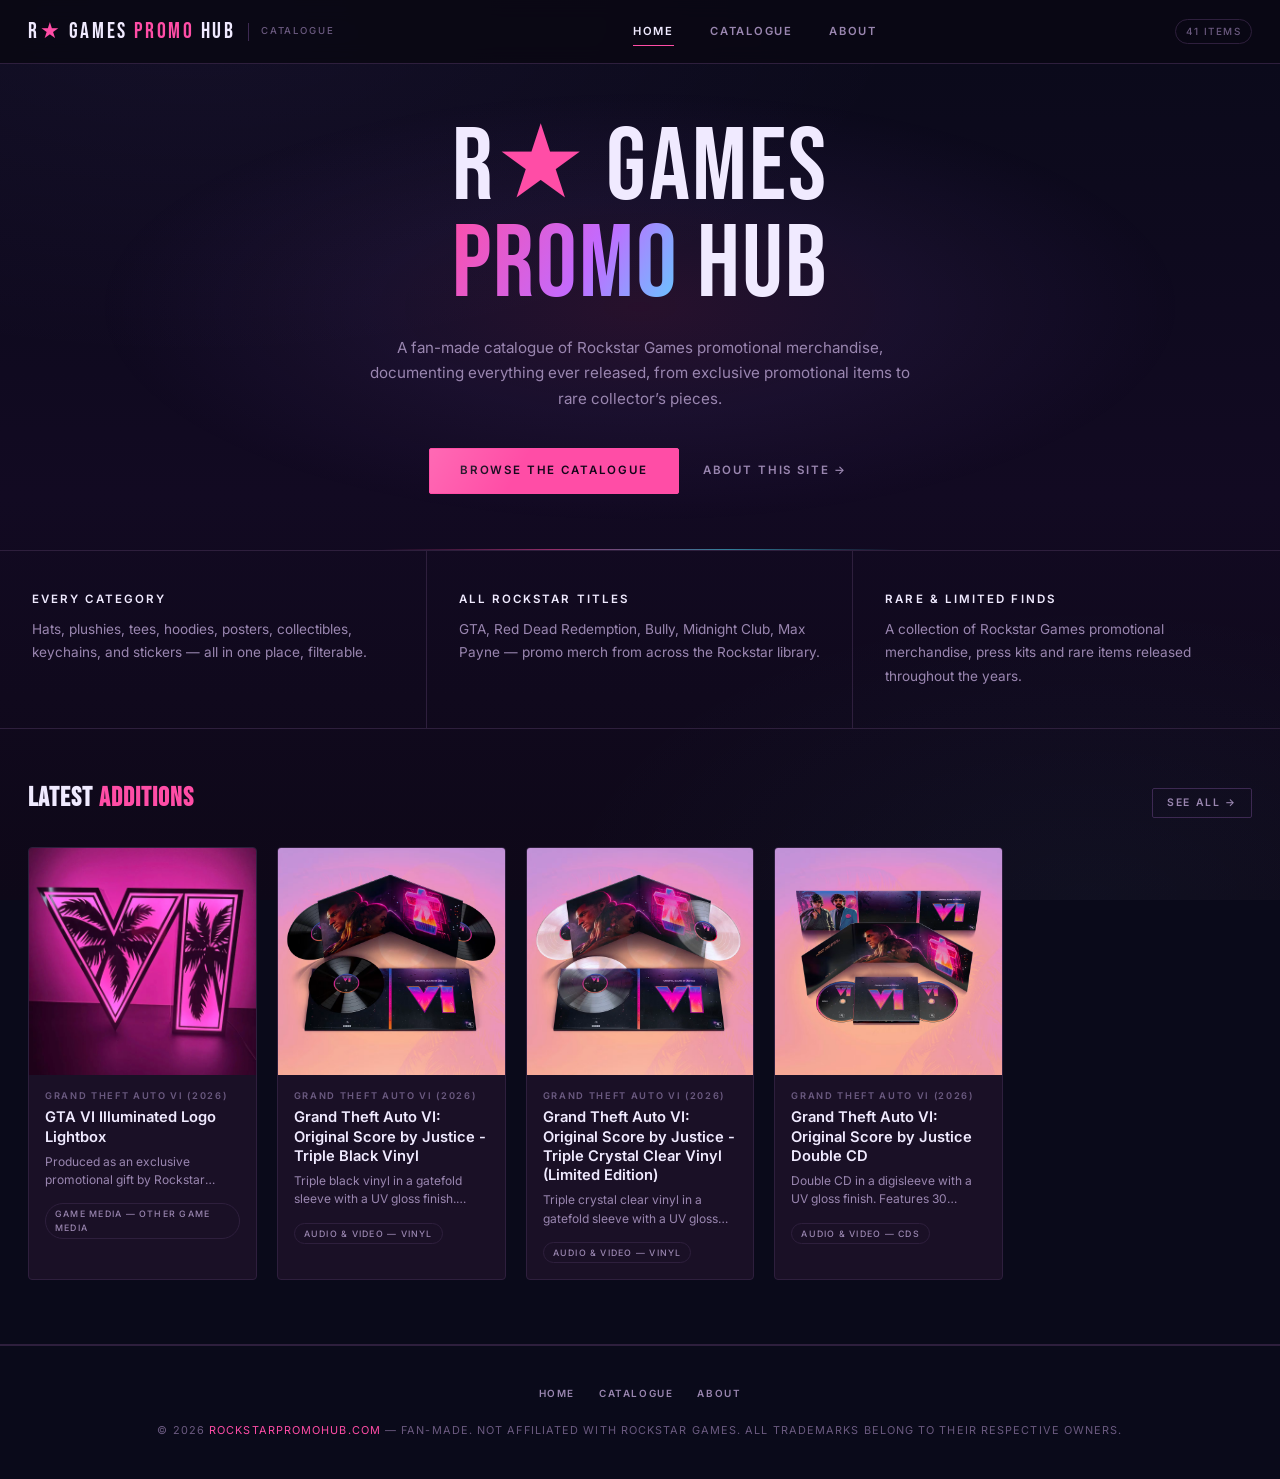
==== commit f927e70b: "Update print statement from 'Hello' to 'Goodbye'" ====
--- a/index.html
+++ b/index.html
@@ -1,150 +1,2146 @@
 <!DOCTYPE html>
 <html lang="en">
 <head>
-  <meta charset="UTF-8">
-  <meta name="viewport" content="width=device-width, initial-scale=1.0">
-  <title>DEAD HORSE</title>
+  <meta charset="UTF-8" />
+  <meta name="viewport" content="width=device-width, initial-scale=1.0, viewport-fit=cover" />
+  <meta name="rph-version" content="2026.10.24" />
+
+  <title>Rockstar Games Merchandise Catalogue | R★ Games Promo Hub</title>
+
+  <link rel="icon" type="image/svg+xml" href="images/favicon/favicon.svg" />
+  <link rel="icon" type="image/png" sizes="96x96" href="images/favicon/favicon-96x96.png" />
+  <link rel="shortcut icon" href="images/favicon/favicon.ico" />
+  <link rel="apple-touch-icon" sizes="180x180" href="images/favicon/apple-touch-icon.png" />
+  <link rel="manifest" href="images/favicon/site.webmanifest" />
+
+  <meta name="description" content="Explore a fan-made catalogue of Rockstar Games promotional merchandise, collectibles and branded items. Unofficial and not affiliated with Rockstar Games or Take-Two Interactive." />
+  <meta name="robots" content="index, follow" />
+
+  <meta property="og:title" content="Rockstar Games Merchandise Catalogue | R★ Games Promo Hub" />
+  <meta property="og:description" content="Explore a fan-made catalogue of Rockstar Games promotional merchandise. Unofficial and not affiliated with Rockstar Games or Take-Two Interactive." />
+  <meta property="og:type" content="website" />
+
+  <link rel="preconnect" href="https://fonts.googleapis.com" />
+  <link rel="preconnect" href="https://fonts.gstatic.com" crossorigin />
+  <link href="https://fonts.googleapis.com/css2?family=Bebas+Neue&family=Inter:wght@300;400;500;600;700&display=swap" rel="stylesheet" />
   <style>
-    * {
-      margin: 0;
-      padding: 0;
-      box-sizing: border-box;
-    }
-
+    /* ----- PALETTE ----- */
+    :root {
+      --panel: #1a1026;
+      --panel-light: #221533;
+      --border: #2e1f3d;
+      --border-strong: #3d2952;
+      --accent: #ff4da6;
+      --link: #4de0ff;
+      --white: #f0eaff;
+      --muted: #9a86b0;
+      --muted-2: #6b5a80;
+      --red: #ff3b5c;
+      --green: #2ee6a8;
+      --font-display: "Bebas Neue", sans-serif;
+      --font-body: "Inter", sans-serif;
+      --radius-sm: 2px;
+      --radius-md: 4px;
+      --radius-pill: 999px;
+      --shadow-depth: 0 10px 24px rgba(0, 0, 0, 0.35);
+      --ease-out: cubic-bezier(0.22, 0.61, 0.36, 1);
+      --hero-top: 3.5rem;
+      --bg-base: #0a0a1a;
+    }
+    *, *::before, *::after { box-sizing: border-box; margin: 0; padding: 0; }
+    html { scroll-behavior: smooth; }
     body {
-      background: #000000;
       min-height: 100vh;
+      background: var(--bg-base);
+      color: var(--white);
+      font-family: var(--font-body);
+      font-size: 15px;
+      line-height: 1.55;
+      position: relative;
+      overflow-x: hidden;
+      -webkit-font-smoothing: antialiased;
+    }
+    body::before {
+      content: "";
+      position: fixed;
+      inset: 0;
+      background:
+        radial-gradient(1200px 600px at 15% 0%, rgba(176, 110, 255, 0.06), transparent 60%),
+        radial-gradient(900px 500px at 85% 100%, rgba(77, 224, 255, 0.04), transparent 60%),
+        linear-gradient(180deg, #0a0a1a 0%, #120a22 55%, #0e0818 100%);
+      pointer-events: none;
+      z-index: -1;
+    }
+    a { color: inherit; text-decoration: none; }
+    img { max-width: 100%; display: block; }
+    button { font: inherit; }
+
+    /* ----- TYPE SCALE ----- */
+    .h-display {
+      font-family: var(--font-display);
+      font-weight: 400;
+      letter-spacing: 0.04em;
+      line-height: 0.95;
+      color: var(--white);
+    }
+    .eyebrow {
+      font-family: var(--font-body);
+      font-size: 0.68rem;
+      font-weight: 600;
+      letter-spacing: 0.22em;
+      text-transform: uppercase;
+      color: var(--muted);
+    }
+
+    /* ----- HEADER ----- */
+    header {
+      position: sticky;
+      top: 0;
+      z-index: 200;
+      display: flex;
+      align-items: center;
+      gap: 1.5rem;
+      height: 64px;
+      padding: 0 1.75rem;
+      background: rgba(10, 8, 20, 0.92);
+      backdrop-filter: blur(10px);
+      -webkit-backdrop-filter: blur(10px);
+      border-bottom: 1px solid var(--border);
+    }
+    .logo {
+      display: flex;
+      flex-shrink: 0;
+      align-items: baseline;
+      gap: 6px;
+    }
+    .logo-word {
+      color: var(--white);
+      font-family: var(--font-display);
+      font-size: 1.35rem;
+      letter-spacing: 0.12em;
+      line-height: 1;
+    }
+    .logo-star { color: var(--accent); }
+    .logo-divider {
+      align-self: center;
+      width: 1px;
+      height: 18px;
+      margin: 0 6px;
+      background: var(--border-strong);
+    }
+    .logo-subtitle {
+      align-self: center;
+      color: var(--muted-2);
+      font-size: 0.6rem;
+      font-weight: 500;
+      letter-spacing: 0.2em;
+      text-transform: uppercase;
+    }
+    .desktop-nav {
+      display: flex;
+      flex: 1;
+      align-items: center;
+      justify-content: center;
+      gap: 0.25rem;
+    }
+    .nav-link, .mobile-nav-link {
+      border: 0;
+      background: transparent;
+      color: var(--muted);
+      cursor: pointer;
+      font-family: var(--font-body);
+      font-size: 0.7rem;
+      font-weight: 600;
+      letter-spacing: 0.16em;
+      text-transform: uppercase;
+      transition: color 0.15s;
+    }
+    .nav-link {
+      position: relative;
+      padding: 8px 16px;
+      white-space: nowrap;
+      border-radius: var(--radius-sm);
+    }
+    .nav-link::after {
+      position: absolute;
+      right: 16px;
+      bottom: 2px;
+      left: 16px;
+      height: 1px;
+      background: var(--accent);
+      content: "";
+      transform: scaleX(0);
+      transform-origin: left;
+      transition: transform 0.2s;
+    }
+    .nav-link:hover, .nav-link.active { color: var(--white); }
+    .nav-link.active::after { transform: scaleX(1); }
+    .header-right {
+      display: flex;
+      flex-shrink: 0;
+      align-items: center;
+      gap: 0.75rem;
+      margin-left: auto;
+    }
+    .item-count {
+      color: var(--muted-2);
+      font-size: 0.62rem;
+      font-weight: 500;
+      letter-spacing: 0.14em;
+      text-transform: uppercase;
+      white-space: nowrap;
+      padding: 4px 10px;
+      border-radius: var(--radius-pill);
+      border: 1px solid var(--border);
+    }
+    .hamburger {
+      display: none;
+      flex-direction: column;
+      gap: 5px;
+      padding: 4px;
+      border: 0;
+      background: transparent;
+      cursor: pointer;
+    }
+    .hamburger span {
+      display: block;
+      width: 20px;
+      height: 1.5px;
+      border-radius: 2px;
+      background: var(--white);
+      transition: all 0.2s;
+    }
+    .hamburger.open span:first-child { transform: translateY(6.5px) rotate(45deg); }
+    .hamburger.open span:nth-child(2) { opacity: 0; }
+    .hamburger.open span:nth-child(3) { transform: translateY(-6.5px) rotate(-45deg); }
+    .mobile-nav {
+      position: fixed;
+      top: 64px;
+      right: 0;
+      left: 0;
+      z-index: 199;
+      display: none;
+      flex-direction: column;
+      padding: 0.5rem 0;
+      background: #120a22;
+      border-bottom: 1px solid var(--border);
+    }
+    .mobile-nav.open { display: flex; }
+    .mobile-nav-link {
+      width: 100%;
+      padding: 14px 1.75rem;
+      border-left: 2px solid transparent;
+      font-size: 0.72rem;
+      text-align: left;
+    }
+    .mobile-nav-link.active, .mobile-nav-link:hover {
+      color: var(--white);
+      border-left-color: var(--accent);
+    }
+
+    /* ----- PAGE TRANSITIONS ----- */
+    .page { display: none; position: relative; }
+    .page.active {
+      display: block;
+      animation: page-in 0.22s var(--ease-out);
+    }
+    @keyframes page-in {
+      from { opacity: 0; transform: translateY(6px); }
+      to { opacity: 1; transform: translateY(0); }
+    }
+    .page > * { animation: section-in 0.32s var(--ease-out) both; }
+    .page > *:nth-child(2) { animation-delay: 0.04s; }
+    .page > *:nth-child(3) { animation-delay: 0.08s; }
+    .page > *:nth-child(4) { animation-delay: 0.11s; }
+    @keyframes section-in {
+      from { opacity: 0; transform: translateY(4px); }
+      to { opacity: 1; transform: translateY(0); }
+    }
+
+    .grid-enter .merch-card { animation: card-in 0.28s var(--ease-out) both; }
+    .grid-enter .merch-card:nth-child(1) { animation-delay: 0.00s; }
+    .grid-enter .merch-card:nth-child(2) { animation-delay: 0.02s; }
+    .grid-enter .merch-card:nth-child(3) { animation-delay: 0.04s; }
+    .grid-enter .merch-card:nth-child(4) { animation-delay: 0.06s; }
+    .grid-enter .merch-card:nth-child(5) { animation-delay: 0.08s; }
+    .grid-enter .merch-card:nth-child(6) { animation-delay: 0.10s; }
+    .grid-enter .merch-card:nth-child(7) { animation-delay: 0.12s; }
+    .grid-enter .merch-card:nth-child(8) { animation-delay: 0.14s; }
+    @keyframes card-in {
+      from { opacity: 0; transform: translateY(4px); }
+      to { opacity: 1; transform: translateY(0); }
+    }
+
+    /* ----- BUTTONS ----- */
+    .btn-primary, .btn-text, .btn-see-all, .btn-back {
+      cursor: pointer;
+      font-family: var(--font-body);
+      font-weight: 600;
+      letter-spacing: 0.16em;
+      text-transform: uppercase;
+      transition: background 0.15s, border-color 0.15s, color 0.15s, box-shadow 0.2s;
+    }
+    .btn-primary {
+      position: relative;
+      padding: 13px 30px;
+      border: 1px solid var(--accent);
+      border-radius: var(--radius-sm);
+      background: var(--accent);
+      color: #14061a;
+      font-size: 0.72rem;
+      overflow: hidden;
+    }
+    .btn-primary::after {
+      content: "";
+      position: absolute;
+      inset: 0;
+      background: linear-gradient(120deg, transparent 30%, rgba(255, 255, 255, 0.18) 50%, transparent 70%);
+      background-size: 220% 100%;
+      background-position: 100% 0;
+      transition: background-position 0.6s var(--ease-out);
+      pointer-events: none;
+    }
+    .btn-primary:hover {
+      background: #ff67b3;
+      border-color: #ff67b3;
+      box-shadow: 0 6px 20px rgba(255, 77, 166, 0.25);
+    }
+    .btn-primary:hover::after { background-position: -100% 0; }
+    .btn-text {
+      position: relative;
+      display: inline-flex;
+      align-items: center;
+      gap: 0.5rem;
+      padding: 13px 4px;
+      border: 0;
+      background: transparent;
+      color: var(--muted);
+      font-size: 0.72rem;
+    }
+    .btn-text::after {
+      content: "";
+      position: absolute;
+      left: 4px;
+      right: 4px;
+      bottom: 6px;
+      height: 1px;
+      background: linear-gradient(90deg, var(--accent), var(--link));
+      transform: scaleX(0);
+      transform-origin: left;
+      transition: transform 0.25s var(--ease-out);
+    }
+    .btn-text:hover { color: var(--white); }
+    .btn-text:hover::after { transform: scaleX(1); }
+
+    /* ----- HOME HERO ----- */
+    .home-hero {
+      position: relative;
       display: flex;
       flex-direction: column;
       align-items: center;
       justify-content: center;
-      font-family: 'Courier New', 'Courier', monospace;
-      padding: 1.5rem;
-      color: #b8b8b8;
-      letter-spacing: 0.5px;
-    }
-
-    .container {
-      max-width: 750px;
+      padding: var(--hero-top) 1.75rem 3.5rem;
+      border-bottom: 1px solid var(--border);
+      text-align: center;
+      overflow: hidden;
+    }
+    .home-hero::before {
+      content: "";
+      position: absolute;
+      top: 50%;
+      left: 50%;
+      width: min(1100px, 130%);
+      height: min(640px, 90%);
+      transform: translate(-50%, -50%);
+      background: radial-gradient(
+        ellipse at center,
+        rgba(255, 77, 166, 0.10) 0%,
+        rgba(176, 110, 255, 0.06) 35%,
+        transparent 70%
+      );
+      pointer-events: none;
+      z-index: 0;
+    }
+    .home-hero::after {
+      content: "";
+      position: absolute;
+      bottom: 0;
+      left: 50%;
+      width: min(520px, 70%);
+      height: 1px;
+      transform: translateX(-50%);
+      background: linear-gradient(90deg, transparent, var(--accent), var(--link), transparent);
+      opacity: 0.55;
+      pointer-events: none;
+    }
+    .home-hero-content { position: relative; z-index: 1; max-width: 760px; }
+    .home-title {
+      margin-bottom: 1rem;
+      font-size: clamp(2.8rem, 8.5vw, 6.4rem);
+      letter-spacing: 0.02em;
+    }
+    .home-title .brand-star {
+      color: var(--accent);
+      display: inline-block;
+      transform: translateY(-0.02em);
+    }
+    .home-title em {
+      font-style: normal;
+      background: linear-gradient(
+        120deg,
+        var(--accent) 0%,
+        #c26bff 30%,
+        var(--link) 55%,
+        #c26bff 75%,
+        var(--accent) 100%
+      );
+      background-size: 220% 100%;
+      background-position: 0% 50%;
+      -webkit-background-clip: text;
+      -webkit-text-fill-color: transparent;
+      background-clip: text;
+      animation: shimmer 9s ease-in-out infinite;
+    }
+    @keyframes shimmer {
+      0%, 100% { background-position: 0% 50%; }
+      50% { background-position: 100% 50%; }
+    }
+    .home-hero-description {
+      max-width: 540px;
+      margin: 1.25rem auto 2.25rem;
+      color: var(--muted);
+      font-size: 0.95rem;
+      line-height: 1.7;
+    }
+    .home-actions {
+      display: flex;
+      flex-wrap: wrap;
+      align-items: center;
+      justify-content: center;
+      gap: 0.75rem 1.25rem;
+    }
+
+    /* ----- FEATURES ----- */
+    .home-features {
+      display: grid;
+      grid-template-columns: repeat(auto-fit, minmax(240px, 1fr));
+      border-bottom: 1px solid var(--border);
+    }
+    .feature-block {
+      padding: 2.5rem 2rem;
+      border-right: 1px solid var(--border);
+      transition: background 0.25s var(--ease-out);
+    }
+    .feature-block:hover { background: rgba(255, 77, 166, 0.02); }
+    .feature-block:last-child { border-right: 0; }
+    .feature-block h3 {
+      margin-bottom: 0.6rem;
+      color: var(--white);
+      font-family: var(--font-body);
+      font-size: 0.72rem;
+      font-weight: 600;
+      letter-spacing: 0.18em;
+      text-transform: uppercase;
+    }
+    .feature-block p {
+      color: var(--muted);
+      font-size: 0.85rem;
+      line-height: 1.7;
+    }
+
+    /* ----- SECTIONS ----- */
+    .home-section {
+      padding: 3rem 1.75rem 4rem;
+      border-bottom: 1px solid var(--border);
+    }
+    .section-header {
+      display: flex;
+      align-items: baseline;
+      justify-content: space-between;
+      gap: 1rem;
+      margin-bottom: 1.75rem;
+    }
+    .section-header h2 {
+      font-family: var(--font-display);
+      font-size: 1.7rem;
+      letter-spacing: 0.04em;
+      color: var(--white);
+    }
+    .section-header h2 span,
+    .page-hero h1 span { color: var(--accent); }
+    .btn-see-all {
+      padding: 6px 14px;
+      border: 1px solid var(--border-strong);
+      border-radius: var(--radius-sm);
+      background: transparent;
+      color: var(--muted);
+      font-size: 0.65rem;
+      white-space: nowrap;
+    }
+    .btn-see-all:hover {
+      color: var(--accent);
+      border-color: var(--accent);
+    }
+
+    /* ----- PAGE HERO ----- */
+    .page-hero {
+      padding: var(--hero-top) 1.75rem 2.25rem;
+      border-bottom: 1px solid var(--border);
+      text-align: center;
+    }
+    .page-hero h1 {
+      font-family: var(--font-display);
+      font-size: clamp(2rem, 5vw, 3.6rem);
+      letter-spacing: 0.03em;
+      line-height: 1;
+      color: var(--white);
+    }
+    .page-hero p {
+      margin-top: 0.6rem;
+      color: var(--muted);
+      font-size: 0.68rem;
+      letter-spacing: 0.18em;
+      text-transform: uppercase;
+    }
+
+    /* ----- FILTERS ----- */
+    .filter-bar {
+      display: flex;
+      flex-wrap: wrap;
+      align-items: center;
+      gap: 0.4rem;
+      padding: 0.8rem 1.75rem;
+      border-bottom: 1px solid var(--border);
+    }
+    .filter-bar.subcategory-bar { display: none; }
+    .filter-bar.subcategory-bar.visible { display: flex; }
+    .filter-label {
+      flex-shrink: 0;
+      margin-right: 0.4rem;
+      color: var(--muted-2);
+      font-size: 0.6rem;
+      font-weight: 600;
+      letter-spacing: 0.18em;
+      text-transform: uppercase;
+    }
+    .filter-pill {
+      padding: 5px 12px;
+      border: 1px solid var(--border);
+      border-radius: var(--radius-pill);
+      background: transparent;
+      color: var(--muted);
+      cursor: pointer;
+      font-family: var(--font-body);
+      font-size: 0.62rem;
+      font-weight: 500;
+      letter-spacing: 0.1em;
+      text-transform: uppercase;
+      transition: color 0.15s, border-color 0.15s, background 0.15s;
+      white-space: nowrap;
+    }
+    .filter-pill:hover {
+      color: var(--white);
+      border-color: var(--border-strong);
+    }
+    .filter-pill.active {
+      background: var(--accent);
+      color: #14061a;
+      border-color: var(--accent);
+    }
+    .search-wrap {
+      padding: 0.85rem 1.75rem;
+      border-bottom: 1px solid var(--border);
+    }
+    .search-input {
       width: 100%;
-      padding: 2rem 1.5rem;
-    }
-
-    h1 {
-      font-size: 2.6rem;
-      font-weight: 400;
-      text-transform: uppercase;
-      letter-spacing: 10px;
-      color: #9a9a9a;
+      max-width: 420px;
+      padding: 10px 14px;
+      outline: 0;
+      border: 1px solid var(--border);
+      border-radius: var(--radius-sm);
+      background: #100a1c;
+      color: var(--white);
+      font-family: var(--font-body);
+      font-size: 0.85rem;
+      transition: border-color 0.15s;
+    }
+    .search-input:focus { border-color: var(--accent); }
+    .search-input::placeholder { color: var(--muted-2); }
+
+    /* ----- CATALOGUE GRID & CARDS ----- */
+    .catalogue-grid, .home-grid {
+      display: grid;
+      gap: 1.25rem;
+    }
+    .catalogue-grid {
+      padding: 1.75rem;
+      grid-template-columns: repeat(auto-fill, minmax(230px, 1fr));
+    }
+    .home-grid {
+      grid-template-columns: repeat(auto-fill, minmax(200px, 1fr));
+    }
+
+    /* ----- NO-FILTER PREVIEW MODE -----
+       Wrapper sits around the grid and clips it. The fade is anchored to the
+       wrapper's bottom edge, so the third row physically peeks out from under
+       the gradient. The grid itself uses a 10-column layout and is clipped to
+       a height that lands roughly halfway through row 3.
+       Row height (approx) = card width. Container inner width (at 1440px
+       viewport) ≈ 1440 - 2*1.75rem padding - outer padding. Rather than guess
+       pixel values, we use a fraction of the wrapper's own width via
+       aspect-ratio-aware maths in CSS custom props computed per breakpoint.
+       ------------------------------------------------------------- */
+    .catalogue-preview {
+      position: relative;
+      overflow: hidden;
+      /* default clip height for desktop 10-col grid: tuned so row 3 is ~half cut */
+      --preview-clip: 720px;
+      max-height: var(--preview-clip);
+      transition: max-height 0.3s var(--ease-out);
+    }
+
+    /* When filters are active we remove the clip entirely */
+    .catalogue-preview.is-filtered {
+      max-height: none;
+      overflow: visible;
+    }
+
+    .catalogue-grid.unfiltered-mode {
+      grid-template-columns: repeat(10, 1fr);
+      gap: 1rem;
+      padding: 1.75rem 1.75rem 0;
+    }
+
+    /* The fade + prompt overlay sits inside the preview wrapper, pinned to
+       its bottom edge. Because the wrapper is the thing that's clipped, the
+       fade visually "eats" the bottom half of row 3. */
+    .catalogue-preview-fade {
+      position: absolute;
+      left: 0;
+      right: 0;
+      bottom: 0;
+      height: 220px;
+      pointer-events: none;
+      z-index: 5;
+      display: flex;
+      align-items: flex-end;
+      justify-content: center;
+      padding-bottom: 2rem;
+      background: linear-gradient(
+        to bottom,
+        rgba(10, 10, 26, 0) 0%,
+        rgba(10, 10, 26, 0.55) 35%,
+        rgba(10, 10, 26, 0.92) 70%,
+        rgba(10, 10, 26, 1) 100%
+      );
+      opacity: 0;
+      transition: opacity 0.25s var(--ease-out);
+    }
+    .catalogue-preview.is-unfiltered .catalogue-preview-fade {
+      opacity: 1;
+      pointer-events: auto;
+    }
+
+    .catalogue-preview-prompt {
+      max-width: 560px;
+      padding: 1rem 1.4rem;
       text-align: center;
-      margin-bottom: 2rem;
-      word-break: break-word;
-    }
-
-    .horse-wrapper {
+      background: rgba(26, 16, 38, 0.92);
+      border: 1px solid var(--border-strong);
+      border-radius: var(--radius-md);
+      backdrop-filter: blur(6px);
+      -webkit-backdrop-filter: blur(6px);
+      box-shadow: var(--shadow-depth);
+    }
+    .catalogue-preview-prompt p {
+      margin: 0;
+      color: var(--muted);
+      font-size: 0.82rem;
+      line-height: 1.6;
+    }
+    .catalogue-preview-prompt strong { color: var(--white); font-weight: 600; }
+    .catalogue-preview-prompt .prompt-arrow {
+      display: inline-block;
+      margin-left: 0.3rem;
+      color: var(--accent);
+      font-weight: 700;
+    }
+
+    /* On phones, the unfiltered preview needs the same minimum card width as
+       the regular catalogue. The former 5/4-column preview made the complete
+       card content (not just thumbnails) too narrow to read. */
+    @media (max-width: 768px) {
+      .catalogue-grid.unfiltered-mode {
+        grid-template-columns: repeat(auto-fill, minmax(150px, 1fr));
+        gap: 0.9rem;
+        padding: 1rem 1rem 0;
+      }
+      .catalogue-preview { --preview-clip: 560px; }
+      .catalogue-preview-fade { height: 170px; padding-bottom: 1.25rem; }
+      .catalogue-preview-prompt { padding: 0.85rem 1rem; }
+      .catalogue-preview-prompt p { font-size: 0.76rem; }
+    }
+
+    .merch-card {
+      position: relative;
       display: flex;
+      flex-direction: column;
+      background: var(--panel);
+      border: 1px solid var(--border);
+      border-radius: var(--radius-md);
+      overflow: hidden;
+      transition: border-color 0.2s, transform 0.2s, box-shadow 0.2s;
+    }
+    @media (hover: hover) {
+      .merch-card:hover {
+        border-color: rgba(255, 77, 166, 0.35);
+        transform: translateY(-2px);
+        box-shadow: var(--shadow-depth);
+      }
+      .merch-card:hover .card-image img { transform: scale(1.03); }
+    }
+    .card-image {
+      position: relative;
+      display: flex;
+      aspect-ratio: 1;
+      align-items: center;
       justify-content: center;
+      overflow: hidden;
+      background: #0d0918;
+      cursor: pointer;
+    }
+    .card-image img {
+      width: 100%;
+      height: 100%;
+      object-fit: cover;
+      transition: transform 0.4s ease;
+    }
+    .image-placeholder {
+      position: absolute;
+      inset: 0;
+      display: flex;
+      width: 100%;
+      height: 100%;
+      flex-direction: column;
       align-items: center;
-      margin: 1rem 0 2rem 0;
-    }
-
-    svg {
+      justify-content: center;
+      gap: 0.5rem;
+      background: #0d0918;
+      color: var(--muted-2);
+      text-align: center;
+      user-select: none;
+      overflow: hidden;
+    }
+    .image-placeholder[hidden] { display: none; }
+    .placeholder-icon {
+      font-family: var(--font-display);
+      font-size: 2.2rem;
+      line-height: 1;
+      opacity: 0.4;
+      letter-spacing: 0.1em;
+    }
+    .placeholder-label {
+      font-family: var(--font-body);
+      font-size: 0.55rem;
+      font-weight: 600;
+      letter-spacing: 0.18em;
+      text-transform: uppercase;
+    }
+
+    .card-body { display: block; padding: 0.9rem 1rem 1rem; }
+    .card-game {
+      margin-bottom: 5px;
+      color: var(--muted-2);
+      font-size: 0.58rem;
+      font-weight: 600;
+      letter-spacing: 0.18em;
+      text-transform: uppercase;
+    }
+    .card-name {
+      margin-bottom: 6px;
+      color: var(--white);
+      font-family: var(--font-body);
+      font-size: 0.92rem;
+      font-weight: 600;
+      line-height: 1.3;
+      letter-spacing: 0;
+    }
+    .card-description {
+      display: -webkit-box;
+      overflow: hidden;
+      margin-bottom: 0.85rem;
+      color: var(--muted);
+      font-size: 0.75rem;
+      line-height: 1.55;
+      -webkit-box-orient: vertical;
+      -webkit-line-clamp: 2;
+    }
+    .card-footer { display: flex; align-items: center; justify-content: space-between; gap: 0.5rem; flex-wrap: wrap; }
+    .card-category {
+      padding: 3px 9px;
+      background: transparent;
+      border: 1px solid var(--border);
+      color: var(--muted);
+      font-size: 0.55rem;
+      font-weight: 500;
+      letter-spacing: 0.14em;
+      text-transform: uppercase;
+      border-radius: var(--radius-pill);
+    }
+    .empty-state {
+      grid-column: 1 / -1;
+      padding: 5rem 1rem;
+      color: var(--muted);
+      text-align: center;
+    }
+    .empty-state h3 {
+      margin-bottom: 0.5rem;
+      color: var(--white);
+      font-family: var(--font-display);
+      font-size: 1.5rem;
+      letter-spacing: 0.04em;
+    }
+    .empty-state p { font-size: 0.85rem; }
+
+   /* ----- ABOUT ----- */
+    .about-hero { border-bottom: 1px solid var(--border); }
+    .about-hero-inner {
+      max-width: 760px;
+      margin: 0 auto;
+      padding: var(--hero-top) 1.75rem 4rem;
+    }
+    .about-hero-text h1 {
+      margin: 0.75rem 0 1.5rem;
+      font-family: var(--font-display);
+      font-size: clamp(2.5rem, 5vw, 4rem);
+      letter-spacing: 0.03em;
+      line-height: 0.95;
+      color: var(--white);
+    }
+    .about-hero-text h1 span { color: var(--accent); }
+    .about-hero-text p {
+      color: var(--muted);
+      font-size: 0.92rem;
+      line-height: 1.8;
+      margin-bottom: 1rem;
+      max-width: 62ch;
+    }
+
+    .about-section {
+      max-width: 1080px;
+      margin: 0 auto;
+      padding: 3.5rem 1.75rem;
+      border-bottom: 1px solid var(--border);
+    }
+    .about-section h2 {
+      margin-bottom: 1.25rem;
+      font-family: var(--font-display);
+      font-size: 1.8rem;
+      letter-spacing: 0.04em;
+      color: var(--white);
+    }
+    .about-section h2 span { color: var(--accent); }
+    .about-section p {
+      color: var(--muted);
+      font-size: 0.92rem;
+      line-height: 1.8;
+      max-width: 68ch;
+      margin-bottom: 1rem;
+    }
+    .about-section p.about-disclaimer {
+      color: var(--muted-2);
+      font-size: 0.82rem;
+    }
+
+    .team-list {
+      display: grid;
+      grid-template-columns: 1fr 1fr;
+      gap: 2.5rem 3rem;
+      margin-top: 0.5rem;
+    }
+    .team-member {
+      display: grid;
+      grid-template-columns: 56px 1fr;
+      gap: 1.25rem;
+      align-items: start;
+    }
+    .team-avatar {
+      width: 56px;
+      height: 56px;
+      border-radius: 50%;
+      background: var(--panel-light);
+      border: 1px solid var(--border-strong);
+      display: flex;
+      align-items: center;
+      justify-content: center;
+      font-family: var(--font-display);
+      font-size: 1.1rem;
+      letter-spacing: 0.06em;
+      color: var(--accent);
+    }
+    .team-name {
+      color: var(--white);
+      font-size: 0.95rem;
+      font-weight: 600;
+      margin-bottom: 2px;
+    }
+    .team-role {
+      color: var(--muted-2);
+      font-size: 0.6rem;
+      font-weight: 600;
+      letter-spacing: 0.18em;
+      text-transform: uppercase;
+      margin-bottom: 0.6rem;
+    }
+    .team-desc {
+      color: var(--muted);
+      font-size: 0.85rem;
+      line-height: 1.7;
+    }
+
+    .games-list {
+      display: flex;
+      flex-wrap: wrap;
+      gap: 0.4rem;
+      margin-top: 1.25rem;
+    }
+    .game-tag {
+      padding: 5px 12px;
+      background: transparent;
+      border: 1px solid var(--border);
+      color: var(--muted);
+      font-size: 0.62rem;
+      font-weight: 500;
+      letter-spacing: 0.1em;
+      text-transform: uppercase;
+      border-radius: var(--radius-pill);
+    }
+
+    .about-two-col {
+      display: grid;
+      grid-template-columns: 1fr 1fr;
+      gap: 3rem;
+    }
+    .about-two-col > div + div {
+      padding-left: 3rem;
+      border-left: 1px solid var(--border);
+    }
+
+    /* ----- UPDATE NOTICE ----- */
+    .update-notice {
+      margin-top: 2rem;
+      padding: 1.5rem 1.75rem;
+      background: var(--panel);
+      border: 1px solid var(--border-strong);
+      border-left: 3px solid var(--accent);
+      border-radius: var(--radius-md);
+    }
+    .update-notice h3 {
+      margin-bottom: 0.6rem;
+      color: var(--accent);
+      font-family: var(--font-body);
+      font-size: 0.72rem;
+      font-weight: 600;
+      letter-spacing: 0.18em;
+      text-transform: uppercase;
+    }
+    .update-notice p {
+      color: var(--muted);
+      font-size: 0.88rem;
+      line-height: 1.75;
+      max-width: 68ch;
+      margin-bottom: 0.75rem;
+    }
+    .update-notice p:last-child { margin-bottom: 0; }
+
+    /* ----- CONTACT EMAIL BLOCK (in About) ----- */
+    .about-contact-email {
+      margin-top: 2rem;
+      padding: 1.5rem 1.75rem;
+      background: var(--panel);
+      border: 1px solid var(--border);
+      border-radius: var(--radius-md);
+    }
+    .about-contact-email h3 {
+      margin-bottom: 0.75rem;
+      color: var(--white);
+      font-family: var(--font-body);
+      font-size: 0.72rem;
+      font-weight: 600;
+      letter-spacing: 0.18em;
+      text-transform: uppercase;
+    }
+    .about-contact-email a {
+      color: var(--link);
+      font-size: 0.95rem;
+      font-weight: 500;
+      word-break: break-all;
+    }
+    .about-contact-email a:hover { text-decoration: underline; }
+    .about-contact-email .submissions-note {
+      color: var(--muted);
+      font-size: 0.85rem;
+      line-height: 1.75;
+      margin: 0 0 0.9rem;
+    }
+    .about-contact-email ul {
+      margin: 0.9rem 0 0;
+      padding-left: 1.1rem;
+      color: var(--muted);
+      font-size: 0.85rem;
+      line-height: 1.75;
+    }
+    .about-contact-email li { margin-bottom: 0.5rem; }
+    .about-contact-email li:last-child { margin-bottom: 0; }
+    .about-contact-email li strong { color: var(--white); font-weight: 600; }
+
+    /* ----- CONTACT ----- */
+    .contact-wrap {
+      max-width: 800px;
+      margin: 0 auto;
+      padding: var(--hero-top) 1.75rem 4rem;
+    }
+    .contact-intro { margin-bottom: 2.5rem; }
+    .contact-intro h1 {
+      margin: 0.75rem 0 0.9rem;
+      font-family: var(--font-display);
+      font-size: clamp(2.2rem, 5vw, 3.4rem);
+      letter-spacing: 0.03em;
+      line-height: 1;
+      color: var(--white);
+    }
+    .contact-intro h1 span { color: var(--accent); }
+    .contact-intro p {
+      max-width: 540px;
+      color: var(--muted);
+      font-size: 0.9rem;
+      line-height: 1.75;
+    }
+    .contact-form {
+      display: flex;
+      flex-direction: column;
+      gap: 1.25rem;
+      padding: 1.75rem;
+      background: var(--panel);
+      border: 1px solid var(--border);
+      border-radius: var(--radius-md);
+    }
+    .form-row {
+      display: grid;
+      grid-template-columns: 1fr 1fr;
+      gap: 1.25rem;
+    }
+    .form-field {
+      display: flex;
+      flex-direction: column;
+      gap: 6px;
+    }
+    .form-field label {
+      color: var(--muted-2);
+      font-size: 0.6rem;
+      font-weight: 600;
+      letter-spacing: 0.18em;
+      text-transform: uppercase;
+    }
+    .contact-form input[type="text"],
+    .contact-form input[type="email"],
+    .contact-form select,
+    .contact-form textarea {
       width: 100%;
-      max-width: 440px;
-      height: auto;
+      padding: 11px 14px;
+      outline: 0;
+      border: 1px solid var(--border);
+      border-radius: var(--radius-sm);
+      background: #100a1c;
+      color: var(--white);
+      font-family: var(--font-body);
+      font-size: 0.88rem;
+      transition: border-color 0.15s;
+    }
+    .contact-form textarea {
+      resize: vertical;
+      min-height: 130px;
+      line-height: 1.6;
+    }
+    .contact-form select {
+      appearance: none;
+      -webkit-appearance: none;
+      background-image:
+        linear-gradient(45deg, transparent 50%, var(--muted) 50%),
+        linear-gradient(135deg, var(--muted) 50%, transparent 50%);
+      background-position: calc(100% - 18px) 50%, calc(100% - 13px) 50%;
+      background-size: 5px 5px, 5px 5px;
+      background-repeat: no-repeat;
+      padding-right: 36px;
+      cursor: pointer;
+    }
+    .contact-form select option { background: #1a1026; color: var(--white); }
+    .contact-form input:focus,
+    .contact-form select:focus,
+    .contact-form textarea:focus { border-color: var(--accent); }
+    .contact-form input::placeholder,
+    .contact-form textarea::placeholder { color: var(--muted-2); }
+    .form-submit { align-self: flex-start; margin-top: 0.25rem; }
+    .form-submit:disabled { opacity: 0.55; cursor: not-allowed; }
+    .form-status {
+      min-height: 1.2em;
+      font-size: 0.82rem;
+      color: var(--muted);
+    }
+    .form-status.success { color: var(--green); }
+    .form-status.error { color: var(--red); }
+
+    /* ----- ITEM DETAIL ----- */
+    .item-detail-wrap {
+      max-width: 1080px;
+      margin: 0 auto;
+      padding: var(--hero-top) 1.75rem 5rem;
+    }
+    .btn-back {
+      display: inline-flex;
+      align-items: center;
+      gap: 0.4rem;
+      margin-bottom: 1.75rem;
+      padding: 7px 14px;
+      border: 1px solid var(--border);
+      border-radius: var(--radius-sm);
+      background: transparent;
+      color: var(--muted);
+      font-size: 0.65rem;
+    }
+    .btn-back:hover { color: var(--white); border-color: var(--border-strong); }
+    .item-hero {
+      position: relative;
+      width: 100%;
+      aspect-ratio: 16 / 7;
+      overflow: hidden;
+      background: #0d0918;
+      border: 1px solid var(--border);
+      cursor: zoom-in;
+      border-radius: var(--radius-md) var(--radius-md) 0 0;
+    }
+    .item-hero:hover { border-color: var(--border-strong); }
+    .item-hero .zoom-wrapper {
+      width: 100%;
+      height: 100%;
+      overflow: hidden;
+      position: relative;
+    }
+    .item-hero .zoom-wrapper img {
+      width: 100%;
+      height: 100%;
+      object-fit: contain;
+    }
+    .item-hero .image-placeholder { min-height: 100%; }
+    .view-thumbs {
+      display: flex;
+      flex-wrap: wrap;
+      gap: 8px;
+      margin-bottom: 2.5rem;
+      padding: 10px;
+      background: var(--panel);
+      border: 1px solid var(--border);
+      border-top: 0;
+      border-radius: 0 0 var(--radius-md) var(--radius-md);
+    }
+    .view-thumb {
+      width: 64px;
+      height: 64px;
+      overflow: hidden;
+      border: 1px solid var(--border);
+      border-radius: var(--radius-sm);
+      cursor: pointer;
+      opacity: 0.55;
+      transition: border-color 0.15s, opacity 0.15s;
+      padding: 0;
+      background: transparent;
+    }
+    .view-thumb img { width: 100%; height: 100%; object-fit: cover; }
+    .view-thumb:hover { opacity: 0.85; }
+    .view-thumb.active { border-color: var(--accent); opacity: 1; }
+    .item-detail-body {
+      display: grid;
+      grid-template-columns: 1fr 300px;
+      align-items: start;
+      gap: 3rem;
+    }
+    .item-detail-main {
+      padding: 1.75rem;
+      background: var(--panel);
+      border: 1px solid var(--border);
+      border-radius: var(--radius-md);
+    }
+    .item-game-label {
+      margin-bottom: 0.5rem;
+      color: var(--muted-2);
+      font-size: 0.62rem;
+      font-weight: 600;
+      letter-spacing: 0.2em;
+      text-transform: uppercase;
+    }
+    .item-detail-name {
+      margin-bottom: 1.5rem;
+      color: var(--white);
+      font-family: var(--font-display);
+      font-size: clamp(1.6rem, 3vw, 2.2rem);
+      letter-spacing: 0.03em;
+      line-height: 1.1;
+    }
+    .item-detail-section-label {
       display: block;
-    }
-
-    .message {
-      font-size: 1.2rem;
+      margin-bottom: 12px;
+      padding-bottom: 8px;
+      border-bottom: 1px solid var(--border);
+      color: var(--muted-2);
+      font-size: 0.6rem;
+      font-weight: 600;
+      letter-spacing: 0.2em;
+      text-transform: uppercase;
+    }
+    .item-detail-description {
+      color: var(--muted);
+      font-size: 0.9rem;
+      line-height: 1.85;
+      white-space: pre-line;
+    }
+    .item-detail-sidebar {
+      position: sticky;
+      top: 84px;
+      display: flex;
+      flex-direction: column;
+    }
+    .item-label-block {
+      padding: 0.9rem 1.15rem;
+      background: var(--panel);
+      border: 1px solid var(--border);
+      border-bottom: 0;
+    }
+    .item-label-block:last-child {
+      border-bottom: 1px solid var(--border);
+      border-radius: 0 0 var(--radius-md) var(--radius-md);
+    }
+    .item-label-block:first-child { border-radius: var(--radius-md) var(--radius-md) 0 0; }
+    .item-label-key {
+      display: block;
+      margin-bottom: 5px;
+      color: var(--muted-2);
+      font-size: 0.58rem;
+      font-weight: 600;
+      letter-spacing: 0.18em;
+      text-transform: uppercase;
+    }
+    .item-label-value {
+      color: var(--white);
+      font-size: 0.88rem;
+      font-weight: 500;
+      line-height: 1.45;
+    }
+    .item-label-value.availability-text { display: inline; }
+    .item-source-link {
+      color: var(--link);
+      font-size: 0.8rem;
+      word-break: break-all;
+    }
+    .view-link {
+      display: block;
+      margin-top: 1rem;
+      padding: 12px;
+      border-radius: var(--radius-sm);
+      background: var(--accent);
+      color: #14061a;
+      font-family: var(--font-body);
+      font-size: 0.68rem;
+      font-weight: 600;
+      letter-spacing: 0.18em;
+      text-transform: uppercase;
       text-align: center;
-      color: #a0a0a0;
-      line-height: 1.8;
-      font-style: italic;
-      padding: 0 0.5rem;
-    }
-
-    @media (max-width: 550px) {
-      h1 {
-        font-size: 1.8rem;
-        letter-spacing: 6px;
+      transition: background 0.15s, box-shadow 0.2s;
+    }
+    .view-link:hover {
+      background: #ff67b3;
+      box-shadow: 0 6px 20px rgba(255, 77, 166, 0.25);
+    }
+    .item-detail-share {
+      display: flex;
+      align-items: center;
+      gap: 0.75rem;
+      margin-top: 1.75rem;
+      padding-top: 1.25rem;
+      border-top: 1px solid var(--border);
+    }
+    .item-detail-share-label {
+      color: var(--muted-2);
+      font-size: 0.6rem;
+      font-weight: 600;
+      letter-spacing: 0.18em;
+      text-transform: uppercase;
+    }
+    .btn-copy-link, .btn-report-error {
+      padding: 7px 13px;
+      border: 1px solid var(--border);
+      border-radius: var(--radius-sm);
+      background: transparent;
+      color: var(--white);
+      font-size: 0.62rem;
+      cursor: pointer;
+      font-family: var(--font-body);
+      font-weight: 600;
+      letter-spacing: 0.16em;
+      text-transform: uppercase;
+      transition: border-color 0.15s, color 0.15s;
+    }
+    .btn-copy-link:hover, .btn-report-error:hover { border-color: var(--accent); color: var(--accent); }
+    .btn-copy-link.copied { color: var(--green); border-color: var(--green); }
+
+    /* ----- FOOTER ----- */
+    footer {
+      padding: 2.5rem 1.75rem;
+      border-top: 1px solid var(--border);
+      color: var(--muted-2);
+      font-size: 0.68rem;
+      letter-spacing: 0.1em;
+      text-align: center;
+      text-transform: uppercase;
+    }
+    .footer-links {
+      display: flex;
+      flex-wrap: wrap;
+      justify-content: center;
+      gap: 1.5rem;
+      margin-bottom: 1.25rem;
+    }
+    .footer-links button {
+      border: 0;
+      background: transparent;
+      color: var(--muted);
+      cursor: pointer;
+      font-family: var(--font-body);
+      font-size: 0.62rem;
+      font-weight: 600;
+      letter-spacing: 0.16em;
+      text-transform: uppercase;
+      transition: color 0.15s;
+    }
+    .footer-links button:hover { color: var(--white); }
+    .footer-brand { color: var(--accent); }
+
+    /* ----- LIGHTBOX ----- */
+    .lightbox {
+      display: none;
+      position: fixed;
+      inset: 0;
+      z-index: 9999;
+      background: rgba(8, 4, 16, 0.96);
+      align-items: center;
+      justify-content: center;
+      padding: 2rem;
+      cursor: zoom-out;
+    }
+    .lightbox.open { display: flex; animation: lightbox-in 0.18s var(--ease-out); }
+    @keyframes lightbox-in {
+      from { opacity: 0; }
+      to { opacity: 1; }
+    }
+    .lightbox img {
+      max-width: 100%;
+      max-height: 100%;
+      object-fit: contain;
+      border: 1px solid var(--border-strong);
+      border-radius: var(--radius-md);
+    }
+    .lightbox-close {
+      position: absolute;
+      top: 16px;
+      right: 24px;
+      background: transparent;
+      border: 0;
+      color: var(--white);
+      font-size: 1.8rem;
+      line-height: 1;
+      cursor: pointer;
+      padding: 8px 12px;
+      font-family: var(--font-body);
+    }
+    .lightbox-close:hover { color: var(--accent); }
+
+    /* ----- RESPONSIVE ----- */
+    @media (max-width: 820px) {
+      .about-hero-inner { padding: var(--hero-top) 1.25rem 3rem; }
+      .about-two-col { grid-template-columns: 1fr; gap: 2rem; }
+      .about-two-col > div + div { padding-left: 0; border-left: 0; padding-top: 2rem; border-top: 1px solid var(--border); }
+      .team-list { grid-template-columns: 1fr; gap: 2rem; }
+      .item-detail-body { grid-template-columns: 1fr; gap: 2rem; }
+      .item-detail-sidebar { position: static; }
+    }
+    @media (max-width: 768px) {
+      :root { --hero-top: 2.5rem; }
+      header { padding: 0 1.25rem; height: 60px; }
+      .desktop-nav { display: none; }
+      .hamburger { display: flex; }
+      .item-count { display: none; }
+      .mobile-nav { top: 60px; }
+      .home-hero { padding: var(--hero-top) 1.25rem 2.5rem; }
+      .home-features { grid-template-columns: 1fr; }
+      .feature-block { border-right: 0; border-bottom: 1px solid var(--border); }
+      .feature-block:last-child { border-bottom: 0; }
+      .catalogue-grid {
+        grid-template-columns: repeat(auto-fill, minmax(150px, 1fr));
+        gap: 0.9rem;
+        padding: 1rem;
       }
-      .message {
-        font-size: 1rem;
-      }
+      .filter-bar, .search-wrap { padding: 0.75rem 1.25rem; }
+      .home-section { padding: 2.5rem 1.25rem; }
+      .item-detail-wrap { padding: var(--hero-top) 1.25rem 3rem; }
+      .item-detail-main { padding: 1.25rem; }
+      .contact-wrap { padding: var(--hero-top) 1.25rem 3rem; }
+      .contact-form { padding: 1.25rem; gap: 1rem; }
+      .form-row { grid-template-columns: 1fr; }
+      .form-submit { align-self: stretch; }
+    }
+
+    @media (prefers-reduced-motion: reduce) {
+      html { scroll-behavior: auto; }
+      .page.active,
+      .page > *,
+      .grid-enter .merch-card,
+      .home-title em,
+      .lightbox.open { animation: none; }
     }
   </style>
 </head>
 <body>
-  <div class="container">
-    <h1>DEAD HORSE</h1>
-
-    <div class="horse-wrapper">
-      <svg xmlns="http://www.w3.org/2000/svg" viewBox="0 0 500 350" fill="none">
-        <!-- ground / shadow -->
-        <ellipse cx="250" cy="295" rx="160" ry="20" fill="#0f0f0f" opacity="0.7" />
-
-        <!-- horse body — limp, lying down -->
-        <path d="M120 240 Q80 220 100 185 Q115 155 165 150 Q210 145 260 150 Q330 158 370 175 Q400 190 395 220 Q390 250 340 260 Q280 272 200 268 Q150 265 120 240 Z"
-              fill="#1e1e1e" stroke="#3a3a3a" stroke-width="2.5" stroke-linejoin="round" />
-
-        <!-- neck & head (down, lifeless) -->
-        <path d="M370 185 Q400 160 405 130 Q408 100 380 85 Q350 72 325 85 Q305 98 305 125 Q308 155 330 170 Q350 182 370 185 Z"
-              fill="#1a1a1a" stroke="#3c3c3c" stroke-width="2.5" />
-
-        <!-- mane — messy -->
-        <path d="M380 88 Q390 100 395 120 Q398 138 393 155" stroke="#2c2c2c" stroke-width="4" stroke-linecap="round" />
-        <path d="M370 84 Q378 100 385 115" stroke="#2a2a2a" stroke-width="3.5" stroke-linecap="round" />
-        <path d="M360 82 Q365 100 368 116" stroke="#262626" stroke-width="3" stroke-linecap="round" />
-
-        <!-- ears — drooping -->
-        <path d="M340 84 L330 60 Q335 68 342 80" fill="#1a1a1a" stroke="#3a3a3a" stroke-width="2" />
-        <path d="M365 82 L370 55 Q368 65 363 78" fill="#1a1a1a" stroke="#3a3a3a" stroke-width="2" />
-
-        <!-- X eyes -->
-        <line x1="332" y1="112" x2="352" y2="132" stroke="#6b3a3a" stroke-width="3.5" stroke-linecap="round" />
-        <line x1="352" y1="112" x2="332" y2="132" stroke="#6b3a3a" stroke-width="3.5" stroke-linecap="round" />
-        <line x1="365" y1="108" x2="385" y2="128" stroke="#6b3a3a" stroke-width="3.5" stroke-linecap="round" />
-        <line x1="385" y1="108" x2="365" y2="128" stroke="#6b3a3a" stroke-width="3.5" stroke-linecap="round" />
-
-        <!-- nostrils -->
-        <ellipse cx="385" cy="145" rx="5" ry="4" fill="#0b0b0b" stroke="#2b2b2b" stroke-width="1" />
-        <ellipse cx="370" cy="148" rx="4" ry="3" fill="#0b0b0b" stroke="#2b2b2b" stroke-width="1" />
-
-        <!-- mouth — slack -->
-        <path d="M370 160 Q385 168 395 162" stroke="#2f2f2f" stroke-width="2.5" stroke-linecap="round" />
-
-        <!-- front legs -->
-        <path d="M170 245 L140 300" stroke="#2e2e2e" stroke-width="7" stroke-linecap="round" />
-        <path d="M140 300 L125 315" stroke="#2e2e2e" stroke-width="6" stroke-linecap="round" />
-        <path d="M210 255 L195 305" stroke="#2e2e2e" stroke-width="6" stroke-linecap="round" />
-        <path d="M195 305 L185 320" stroke="#2e2e2e" stroke-width="5" stroke-linecap="round" />
-
-        <!-- back legs -->
-        <path d="M330 260 L340 310" stroke="#2e2e2e" stroke-width="7" stroke-linecap="round" />
-        <path d="M340 310 L355 325" stroke="#2e2e2e" stroke-width="6" stroke-linecap="round" />
-        <path d="M290 265 L300 315" stroke="#2e2e2e" stroke-width="6" stroke-linecap="round" />
-        <path d="M300 315 L315 328" stroke="#2e2e2e" stroke-width="5" stroke-linecap="round" />
-
-        <!-- tail -->
-        <path d="M125 235 Q80 240 60 255 Q40 270 45 280" stroke="#2a2a2a" stroke-width="6" stroke-linecap="round" fill="none" />
-        <path d="M45 280 Q55 285 65 280" stroke="#2a2a2a" stroke-width="4" stroke-linecap="round" />
-
-        <!-- bullet wound -->
-        <circle cx="355" cy="100" r="5" fill="#3d1a1a" stroke="#4f2a2a" stroke-width="1.5" opacity="0.9" />
-        <circle cx="355" cy="100" r="2.5" fill="#1a0a0a" />
-
-        <!-- dust specks -->
-        <circle cx="120" cy="290" r="1.5" fill="#1a1a1a" />
-        <circle cx="410" cy="275" r="1.5" fill="#1a1a1a" />
-        <circle cx="380" cy="305" r="1.2" fill="#1f1f1f" />
-        <circle cx="90" cy="260" r="1.2" fill="#1f1f1f" />
-      </svg>
+
+  <!-- HEADER -->
+  <header>
+    <div class="logo">
+      <a class="logo-word" href="#home" data-page="home">R<span class="logo-star">★</span> Games <span class="logo-star">Promo</span> Hub</a>
+      <div class="logo-divider"></div>
+      <a class="logo-subtitle" href="#catalogue" data-page="catalogue">Catalogue</a>
     </div>
-
-    <div class="message">
-      “you can’t keep the horse on life support — you just gotta shoot it”
+    <nav class="desktop-nav" aria-label="Main navigation">
+      <button class="nav-link active" data-page="home">Home</button>
+      <button class="nav-link" data-page="catalogue">Catalogue</button>
+      <button class="nav-link" data-page="about">About</button>
+      <!-- CONTACT NAV LINK HIDDEN — uncomment to restore
+      <button class="nav-link" data-page="contact">Contact</button>
+      -->
+    </nav>
+    <div class="header-right">
+      <span class="item-count" id="itemCount">0 items</span>
+      <button class="hamburger" id="hamburger" aria-label="Open menu" aria-expanded="false">
+        <span></span><span></span><span></span>
+      </button>
     </div>
+  </header>
+
+  <div class="mobile-nav" id="mobileNav">
+    <button class="mobile-nav-link active" data-page="home">Home</button>
+    <button class="mobile-nav-link" data-page="catalogue">Catalogue</button>
+    <button class="mobile-nav-link" data-page="about">About</button>
+    <!-- CONTACT MOBILE NAV LINK HIDDEN — uncomment to restore
+    <button class="mobile-nav-link" data-page="contact">Contact / Submissions</button>
+    -->
   </div>
+
+  <main>
+
+    <!-- HOME -->
+    <section class="page active" id="page-home">
+      <section class="home-hero">
+        <div class="home-hero-content">
+          <h1 class="home-title h-display">R<span class="brand-star">★</span> Games<br /><em>Promo</em> Hub</h1>
+          <p class="home-hero-description">A fan-made catalogue of Rockstar Games promotional merchandise, documenting everything ever released, from exclusive promotional items to rare collector’s pieces.</p>
+          <div class="home-actions">
+            <button class="btn-primary" data-page="catalogue">Browse the Catalogue</button>
+            <button class="btn-text" data-page="about">About this site →</button>
+          </div>
+        </div>
+      </section>
+
+      <section class="home-features">
+        <article class="feature-block">
+          <h3>Every category</h3>
+          <p>Hats, plushies, tees, hoodies, posters, collectibles, keychains, and stickers — all in one place, filterable.</p>
+        </article>
+        <article class="feature-block">
+          <h3>All Rockstar titles</h3>
+          <p>GTA, Red Dead Redemption, Bully, Midnight Club, Max Payne — promo merch from across the Rockstar library.</p>
+        </article>
+        <article class="feature-block">
+          <h3>Rare &amp; limited finds</h3>
+          <p>A collection of Rockstar Games promotional merchandise, press kits and rare items released throughout the years.</p>
+        </article>
+      </section>
+
+      <section class="home-section">
+        <div class="section-header">
+          <h2>Latest <span>additions</span></h2>
+          <button class="btn-see-all" data-page="catalogue">See all →</button>
+        </div>
+        <div class="home-grid" id="homeGrid"></div>
+      </section>
+    </section>
+
+    <!-- CATALOGUE -->
+    <section class="page" id="page-catalogue">
+      <section class="page-hero">
+        <h1>Merch <span>Catalogue</span></h1>
+        <p>Every piece of promo gear — from GTA to Red Dead &amp; beyond</p>
+      </section>
+      <div class="filter-bar" id="gameFilterBar" aria-label="Filter by game">
+        <span class="filter-label">Game</span>
+        <button class="filter-pill active" data-game="all">All games</button>
+      </div>
+      <div class="filter-bar" id="typeFilterBar" aria-label="Filter by item type">
+        <span class="filter-label">Type</span>
+        <button class="filter-pill active" data-type="all">All</button>
+      </div>
+      <div class="filter-bar subcategory-bar" id="subcategoryFilterBar" aria-label="Filter by subcategory">
+        <span class="filter-label">Subcategory</span>
+      </div>
+      <div class="search-wrap">
+        <input class="search-input" id="searchInput" type="search" placeholder="Search by name, game, or keyword…" aria-label="Search the catalogue" />
+      </div>
+      <div class="catalogue-preview" id="cataloguePreview">
+        <div class="catalogue-grid" id="catalogue"></div>
+        <div class="catalogue-preview-fade">
+          <div class="catalogue-preview-prompt">
+            <p>
+              Showing a preview of the catalogue. Use the <strong>Game</strong> and <strong>Type</strong> filters above
+              <span class="prompt-arrow">↑</span> to see more items.
+            </p>
+          </div>
+        </div>
+      </div>
+    </section>
+
+   <!-- ABOUT -->
+    <section class="page" id="page-about">
+      <section class="about-hero">
+        <div class="about-hero-inner">
+          <div class="about-hero-text">
+            <p class="eyebrow">Fan-made &amp; community-driven</p>
+            <h1>About this <span>site</span></h1>
+            <p>The idea for the Rockstar Games Promo Hub started from a simple frustration: searching the internet for accurate and detailed information about Rockstar Games promotional merchandise, especially older releases, was painful! So as two long-time Rockstar fans we decided to build the resource we wanted for this purpose pulling together detailed information and photos for all Rockstar Games promotional items into one place.</p>
+            <p>From snapbacks handed out at trade shows to plushies, launch-event exclusives, hoodies and more, we're always looking for undocumented items to add. There's plenty of interesting material out there, and we're certain we've got a lot left to find. With your help we can make this the definitive source!</p>
+
+            <div class="update-notice">
+              <h3>A note on updates</h3>
+              <p>This site is updated rather infrequently — Wade, the site maintainer, is kept very busy, so new listings and changes go up as and when time allows rather than on a fixed schedule. The catalogue is not on indefinite hiatus; it's simply a case of limited time.</p>
+              <p><strong>Submissions are very welcome</strong> and genuinely help — if you have an item you'd like to see listed, sending it in takes a lot of the load off. What we aren't able to offer much of at the moment is help arranging sales or hands-on assistance with items, as there simply isn't the time.</p>
+            </div>
+          </div>
+        </div>
+      </section>
+
+      <section class="about-section">
+        <h2>Who runs this <span>website</span></h2>
+        <div class="team-list">
+          <div class="team-member">
+            <div class="team-avatar">W</div>
+            <div>
+              <div class="team-name">Wade</div>
+              <div class="team-role">Owner & Administrator</div>
+              <p class="team-desc">Website owner and chief technician. Researcher, contributor and maintainer.</p>
+            </div>
+          </div>
+          <div class="team-member">
+            <div class="team-avatar">T</div>
+            <div>
+              <div class="team-name">Tommy</div>
+              <div class="team-role">Editor-In-Chief</div>
+              <p class="team-desc">Website direction and quality control. Researcher, contributor and maintainer.</p>
+            </div>
+          </div>
+        </div>
+      </section>
+
+      <section class="about-section">
+        <div class="about-two-col">
+          <div>
+            <h2>What we <span>cover</span></h2>
+            <p>The aim of this website is to catalogue all promotional merchandise from across the Rockstar Games universe, covering everything from older releases to the latest titles. Each item records the game it's linked to, its category, a description, release year, rarity, and availability where known.</p>
+          </div>
+          <div>
+            <h2>How to <span>help us</span></h2>
+            <p>Found a piece of merch that's missing from the catalogue, have more information on an existing entry or spotted an error?</p>
+            <p>Please use the email below to get in touch. Good-quality photos, source links, release dates, and any other useful information all help build a more complete catalogue — and submissions are a big help, especially while time is limited.</p>
+          </div>
+        </div>
+
+        <div class="about-contact-email">
+          <h3>Contact</h3>
+          <p class="submissions-note">Got something to submit? Please do send it through — submissions are always appreciated. Do note that assistance with arranging sales or item support is limited, as time is tight.</p>
+          <a href="mailto:rockstarpromohub@gmail.com">rockstarpromohub@gmail.com</a>
+          <ul>
+            <li><strong>Please note:</strong> the site is updated infrequently, so a response could take quite a while.</li>
+            <li><strong>Please do not contact us</strong> about buying or assisting with the sale of any merchandise — RockstarPromoHub is not interested in these requests.</li>
+          </ul>
+        </div>
+      </section>
+    </section>
+
+    <!-- CONTACT — HIDDEN (commented out so the page and form remain available to restore later) -->
+    <!--
+    <section class="page" id="page-contact">
+      <div class="contact-wrap">
+        <div class="contact-intro">
+          <p class="eyebrow">Contact &amp; submissions</p>
+          <h1>Get in <span>touch</span></h1>
+          <p>Got a tip about some merch? Spotted something missing from the catalogue or an error? Please let us know by filling in the form below and we'll get back to you.</p>
+        </div>
+        <form class="contact-form" id="contactForm" action="https://api.web3forms.com/submit" method="POST">
+          <input type="hidden" name="access_key" value="867db492-211b-411d-a95a-fdb6433e9e33" />
+          <input type="hidden" name="subject" value="New submission from RockstarPromoHub" />
+          <input type="hidden" name="from_name" value="RockstarPromoHub Contact Form" />
+          <input type="checkbox" name="botcheck" style="display:none" tabindex="-1" autocomplete="off" />
+
+          <div class="form-row">
+            <div class="form-field">
+              <label for="cf-name">Name</label>
+              <input id="cf-name" name="name" type="text" required placeholder="Your name" />
+            </div>
+            <div class="form-field">
+              <label for="cf-email">Email</label>
+              <input id="cf-email" name="email" type="email" required placeholder="We can only respond if a email is given," />
+            </div>
+          </div>
+
+          <div class="form-field">
+            <label for="cf-topic">Subject</label>
+            <select id="cf-topic" name="topic" required>
+              <option value="" disabled selected>Choose a topic…</option>
+              <option value="Merch Submission">Merch Submission</option>
+              <option value="Correction / Edit">Correction / Edit</option>
+              <option value="General Question">General Question</option>
+              <option value="Other">Other</option>
+            </select>
+          </div>
+
+          <div class="form-field">
+            <label for="cf-message">Message</label>
+            <textarea id="cf-message" name="message" rows="6" required placeholder="Tell us what you've got — item name, game, any source links or photos you can share, an email is required for a response."></textarea>
+          </div>
+
+          <button type="submit" class="btn-primary form-submit" id="cfSubmit">Send Message</button>
+          <p class="form-status" id="cfStatus" aria-live="polite"></p>
+        </form>
+      </div>
+    </section>
+    -->
+
+    <!-- ITEM DETAIL -->
+    <section class="page" id="page-item">
+      <div class="item-detail-wrap"></div>
+    </section>
+
+  </main>
+
+  <!-- LIGHTBOX -->
+  <div class="lightbox" id="lightbox" role="dialog" aria-modal="true" aria-label="Image viewer">
+    <button class="lightbox-close" id="lightboxClose" aria-label="Close">✕</button>
+    <img id="lightboxImg" alt="" />
+  </div>
+
+  <footer>
+    <div class="footer-links">
+      <button data-page="home">Home</button>
+      <button data-page="catalogue">Catalogue</button>
+      <button data-page="about">About</button>
+      <!-- FOOTER CONTACT LINK HIDDEN — uncomment to restore
+      <button data-page="contact">Contact</button>
+      -->
+    </div>
+    <p>© <span id="footerYear"></span> <span class="footer-brand">RockstarPromoHub.com</span> — Fan-made. Not affiliated with Rockstar Games. All trademarks belong to their respective owners.</p>
+  </footer>
+
+  <!-- Item data (defines the global ITEMS array). Deferred so it never blocks rendering. -->
+  <script src="catalog.js?v=2026.10.24" defer></script>
+
+  <script>
+    (() => {
+      'use strict';
+
+      const $ = (id) => document.getElementById(id);
+
+      /* ----- STATE ----- */
+      const state = {
+        page: 'home',
+        game: 'all',
+        type: 'all',
+        sub: 'all',
+        itemId: null,
+        items: []
+      };
+
+      /* ----- CONSTANTS ----- */
+      const PAGES = ['home', 'catalogue', 'about', 'contact'];
+      const HTML_ESCAPES = { '&': '&amp;', '<': '&lt;', '>': '&gt;', '"': '&quot;', "'": '&#39;' };
+      const NO_PRICE = ['', 'n/a', 'na', 'not applicable'];
+      const CATEGORY_GLYPH = {
+        'Hat': 'H', 'Hats': 'H',
+        'Plushie': 'P', 'Plushies': 'P',
+        'T-Shirt': 'T', 'T-Shirts': 'T',
+        'Hoodie': 'H', 'Hoodies': 'H',
+        'Poster': 'Po', 'Posters': 'Po',
+        'Collectible': 'C', 'Collectibles': 'C',
+        'Statue / Collectible Figure': 'C',
+        'Keychain': 'K', 'Keychains': 'K',
+        'Sticker': 'S', 'Stickers': 'S',
+        'Mugs and Drinkware': 'M',
+        'Pre-Order Bonus': '★',
+        'Other': '•'
+      };
+
+      /* ----- HELPERS ----- */
+      const escapeHTML = (value) => String(value ?? '').replace(/[&<>"']/g, (c) => HTML_ESCAPES[c]);
+
+      const slugify = (text) =>
+        String(text).toLowerCase().trim().replace(/[^a-z0-9]+/g, '-').replace(/(^-|-$)/g, '') || 'item';
+
+      const safeExternalUrl = (value) => {
+        try {
+          const url = new URL(value);
+          return ['http:', 'https:'].includes(url.protocol) ? url.href : '';
+        } catch {
+          return '';
+        }
+      };
+
+      const hasPrice = (item) => !NO_PRICE.includes(item.price.toLowerCase());
+      const formatPrice = (price) => (/^\d+(\.\d{1,2})?$/.test(price) ? `£${price}` : price);
+      const unique = (values) => [...new Set(values.filter(Boolean))].sort((a, b) => a.localeCompare(b));
+      const pluralItems = (n) => `${n} item${n === 1 ? '' : 's'}`;
+
+      const normaliseItem = (item, fallbackId) => {
+        item = item || {};
+        const normalised = {
+          id: String(item.id || fallbackId || 'item'),
+          name: item.name || 'Untitled catalogue item',
+          game: item.game || 'Rockstar Games',
+          category: item.category || 'Other',
+          subcategory: item.subcategory || '',
+          description: item.description || '',
+          year: item.year || 'Not specified',
+          rarity: item.rarity || 'Not specified',
+          availability: item.availability || 'Not specified',
+          price: String(item.price ?? '').trim(),
+          image: item.image || '',
+          extraImages: Array.isArray(item.extraImages) ? item.extraImages.filter(Boolean) : [],
+          link: item.link || ''
+        };
+        normalised.searchText = [
+          normalised.name, normalised.game, normalised.category, normalised.subcategory, normalised.description
+        ].join(' ').toLowerCase();
+        return normalised;
+      };
+
+      // Built once at startup. IDs are generated exactly as before so existing shared links keep working.
+      const buildItems = () => {
+        if (typeof ITEMS === 'undefined' || !Array.isArray(ITEMS)) {
+          console.error('catalog.js did not define an ITEMS array.');
+          return [];
+        }
+        const used = {};
+        return ITEMS.map((raw) => {
+          let id = slugify(`${raw.name}-${raw.game}`);
+          used[id] = (used[id] || 0) + 1;
+          if (used[id] > 1) id += `-${used[id]}`;
+          return normaliseItem(raw, id);
+        });
+      };
+
+      /* ----- IMAGE MARKUP ----- */
+      const placeholderMarkup = (category, hidden) =>
+        `<div class="image-placeholder"${hidden ? ' hidden' : ''}>` +
+          `<span class="placeholder-icon">${CATEGORY_GLYPH[category] || '★'}</span>` +
+          '<span class="placeholder-label">Image coming soon</span>' +
+        '</div>';
+
+      const imageMarkup = (src, alt, category, eager = false) => {
+        if (!src) return placeholderMarkup(category, false);
+        return `<img src="${escapeHTML(src)}" alt="${escapeHTML(alt)}" loading="${eager ? 'eager' : 'lazy'}" decoding="async" referrerpolicy="no-referrer" />` +
+          placeholderMarkup(category, true);
+      };
+
+      // Broken images swap to the placeholder that follows them. 'error' doesn't bubble, so listen in the capture phase.
+      document.addEventListener('error', (e) => {
+        const img = e.target;
+        if (!(img instanceof HTMLImageElement)) return;
+        const placeholder = img.nextElementSibling;
+        if (!placeholder || !placeholder.classList.contains('image-placeholder')) return;
+        img.hidden = true;
+        placeholder.hidden = false;
+      }, true);
+
+      /* ----- CARDS & GRIDS ----- */
+      const cardHTML = (item) => {
+        const href = `#item/${item.id}`;
+        const category = escapeHTML(item.category) + (item.subcategory ? ` — ${escapeHTML(item.subcategory)}` : '');
+        return `<article class="merch-card">` +
+          `<a class="card-image" href="${href}" aria-label="View ${escapeHTML(item.name)}">${imageMarkup(item.image, item.name, item.category)}</a>` +
+          `<a class="card-body" href="${href}">` +
+            `<div class="card-game">${escapeHTML(item.game)}</div>` +
+            `<div class="card-name">${escapeHTML(item.name)}</div>` +
+            `<div class="card-description">${escapeHTML(item.description || 'No description has been added yet.')}</div>` +
+            `<div class="card-footer"><span class="card-category">${category}</span></div>` +
+          '</a>' +
+        '</article>';
+      };
+
+      const renderGrid = (grid, items) => {
+        grid.innerHTML = items.map(cardHTML).join('');
+        grid.classList.remove('grid-enter');
+        void grid.offsetWidth; // restart the entrance animation
+        grid.classList.add('grid-enter');
+      };
+
+      const renderHome = () => {
+        if (state.items.length) renderGrid($('homeGrid'), state.items.slice(-4).reverse());
+      };
+
+      const renderCatalogue = () => {
+        const term = $('searchInput').value.toLowerCase().trim();
+
+        // "Unfiltered" = all filter dimensions at 'all' AND no search term
+        const isUnfiltered =
+          state.game === 'all' &&
+          state.type === 'all' &&
+          state.sub === 'all' &&
+          !term;
+
+        const filtered = state.items.filter((item) =>
+          (state.type === 'all' || item.category === state.type) &&
+          (state.game === 'all' || item.game === state.game) &&
+          (state.sub === 'all' || item.subcategory === state.sub) &&
+          (!term || item.searchText.includes(term))
+        );
+
+        const grid = $('catalogue');
+        const preview = $('cataloguePreview');
+
+        // Toggle 10-column layout + clipped preview wrapper
+        grid.classList.toggle('unfiltered-mode', isUnfiltered);
+        preview.classList.toggle('is-unfiltered', isUnfiltered);
+        preview.classList.toggle('is-filtered', !isUnfiltered);
+
+        if (!filtered.length) {
+          grid.classList.remove('grid-enter');
+          grid.classList.remove('unfiltered-mode');
+          preview.classList.remove('is-unfiltered');
+          preview.classList.add('is-filtered');
+          grid.innerHTML = '<div class="empty-state"><h3>No items found</h3><p>Try a different filter or search term.</p></div>';
+          return;
+        }
+
+        renderGrid(grid, filtered);
+      };
+
+      /* ----- FILTERS ----- */
+      const makePill = (key, value, label = value, active = false) => {
+        const btn = document.createElement('button');
+        btn.className = 'filter-pill' + (active ? ' active' : '');
+        btn.dataset[key] = value;
+        btn.textContent = label;
+        return btn;
+      };
+
+      const markActive = (bar, key, value) => {
+        bar.querySelectorAll('.filter-pill').forEach((b) => b.classList.toggle('active', b.dataset[key] === value));
+      };
+
+      const buildFilters = () => {
+        $('gameFilterBar').append(...unique(state.items.map((i) => i.game)).map((g) => makePill('game', g)));
+        $('typeFilterBar').append(...unique(state.items.map((i) => i.category)).map((t) => makePill('type', t)));
+      };
+
+      // Rebuilt whenever the selected type changes.
+      const updateSubcategories = () => {
+        const bar = $('subcategoryFilterBar');
+        const subs = state.type === 'all'
+          ? []
+          : unique(state.items.filter((i) => i.category === state.type).map((i) => i.subcategory));
+        state.sub = 'all';
+        bar.querySelectorAll('.filter-pill').forEach((b) => b.remove());
+        bar.classList.toggle('visible', subs.length > 0);
+        if (subs.length) bar.append(makePill('sub', 'all', 'All', true), ...subs.map((s) => makePill('sub', s)));
+      };
+
+      const bindFilter = (barId, key, apply) => {
+        const bar = $(barId);
+        if (!bar) return;
+        bar.addEventListener('click', (e) => {
+          const btn = e.target.closest('.filter-pill');
+          if (!btn) return;
+          const value = btn.dataset[key] || 'all';
+          apply(value);
+          markActive(bar, key, value);
+          renderCatalogue();
+        });
+      };
+
+      /* ----- NAVIGATION ----- */
+      const closeMobileNav = () => {
+        $('mobileNav').classList.remove('open');
+        $('hamburger').classList.remove('open');
+        $('hamburger').setAttribute('aria-expanded', 'false');
+      };
+
+      const setActiveNav = (pageName) => {
+        document.querySelectorAll('.nav-link, .mobile-nav-link').forEach((l) => {
+          l.classList.toggle('active', l.dataset.page === pageName);
+        });
+      };
+
+      const showPage = (pageName) => {
+        const previous = state.page;
+        state.page = pageName;
+        document.querySelectorAll('.page').forEach((p) => p.classList.toggle('active', p.id === `page-${pageName}`));
+        setActiveNav(pageName);
+        if (previous !== pageName) window.scrollTo({ top: 0, behavior: 'auto' });
+        if (pageName === 'catalogue') renderCatalogue();
+        if (pageName === 'home') renderHome();
+        history.replaceState(null, '', location.pathname + location.search + (pageName === 'home' ? '' : `#${pageName}`));
+      };
+
+      /* ----- LIGHTBOX (bound once) ----- */
+      const openLightbox = (src, alt) => {
+        if (!src) return;
+        const img = $('lightboxImg');
+        img.src = src;
+        img.alt = alt || '';
+        $('lightbox').classList.add('open');
+        document.body.style.overflow = 'hidden';
+      };
+
+      const closeLightbox = () => {
+        $('lightbox').classList.remove('open');
+        document.body.style.overflow = '';
+        $('lightboxImg').removeAttribute('src');
+      };
+
+      /* ----- ITEM PAGE ----- */
+      const renderItemPage = (itemId) => {
+        const wrap = document.querySelector('.item-detail-wrap');
+        const item = state.items.find((i) => i.id === itemId);
+        const backButton = '<button class="btn-back" id="backToCatalogue">← Back to catalogue</button>';
+
+        if (!item) {
+          state.itemId = null;
+          wrap.innerHTML = backButton +
+            '<div class="empty-state"><h3>Item not found</h3><p>This catalogue item doesn\'t exist or may have been renamed.</p></div>';
+          $('backToCatalogue').addEventListener('click', () => showPage('catalogue'));
+          return;
+        }
+
+        state.itemId = item.id;
+        const images = [item.image, ...item.extraImages].filter(Boolean);
+        const source = safeExternalUrl(item.link);
+
+        const details = [
+          ['Associated game', item.game],
+          ['Year of release', item.year],
+          ['Category', item.category],
+          ['Subcategory', item.subcategory || '—'],
+          ['Rarity', item.rarity],
+          ['Price', hasPrice(item) ? formatPrice(item.price) : 'Not Applicable'],
+          ['Available for purchase', item.availability, 'availability-text']
+        ];
+        const sidebar = details.map(([key, value, cls = '']) =>
+          `<div class="item-label-block"><span class="item-label-key">${key}</span>` +
+          `<div class="item-label-value ${cls}">${escapeHTML(value)}</div></div>`
+        ).join('') + (source
+          ? `<div class="item-label-block"><span class="item-label-key">Source</span>` +
+            `<a class="item-source-link" href="${escapeHTML(source)}" target="_blank" rel="noopener noreferrer">${escapeHTML(source)}</a></div>` +
+            `<a class="view-link" href="${escapeHTML(source)}" target="_blank" rel="noopener noreferrer">View item →</a>`
+          : '');
+
+        const thumbs = images.map((src, i) =>
+          `<button class="view-thumb${i === 0 ? ' active' : ''}" data-index="${i}" aria-label="Show image ${i + 1}">` +
+          `<img src="${escapeHTML(src)}" alt="${escapeHTML(item.name)} thumbnail ${i + 1}" loading="lazy" decoding="async" referrerpolicy="no-referrer" /></button>`
+        ).join('');
+
+        wrap.innerHTML = backButton +
+          `<div class="item-hero" id="itemPageHero"><div class="zoom-wrapper" id="zoomWrapper">${imageMarkup(images[0], item.name, item.category, true)}</div></div>` +
+          `<div class="view-thumbs" id="itemPageThumbs"${images.length > 1 ? '' : ' style="display:none"'}>${images.length > 1 ? thumbs : ''}</div>` +
+          '<div class="item-detail-body">' +
+            '<div class="item-detail-main">' +
+              `<div class="item-game-label">${escapeHTML(item.game)}</div>` +
+              `<h1 class="item-detail-name">${escapeHTML(item.name)}</h1>` +
+              '<span class="item-detail-section-label">Description</span>' +
+              `<p class="item-detail-description">${escapeHTML(item.description || 'No description has been added yet.')}</p>` +
+              '<div class="item-detail-share">' +
+                '<span class="item-detail-share-label">Share</span>' +
+                '<button class="btn-copy-link" id="btnCopyLink">Copy link</button>' +
+                // REPORT ERROR BUTTON COMMENTED OUT — feature disabled while site is on hiatus
+                // '<button class="btn-report-error" id="btnReportError">Report error</button>' +
+              '</div>' +
+            '</div>' +
+            `<aside class="item-detail-sidebar">${sidebar}</aside>` +
+          '</div>';
+
+        $('backToCatalogue').addEventListener('click', () => showPage('catalogue'));
+
+        const zoomWrapper = $('zoomWrapper');
+        $('itemPageHero').addEventListener('click', () => {
+          const img = zoomWrapper.querySelector('img');
+          if (img && !img.hidden) openLightbox(img.src, img.alt);
+        });
+
+        const thumbBar = $('itemPageThumbs');
+        thumbBar.addEventListener('click', (e) => {
+          const btn = e.target.closest('.view-thumb');
+          if (!btn) return;
+          thumbBar.querySelectorAll('.view-thumb').forEach((b) => b.classList.toggle('active', b === btn));
+          zoomWrapper.innerHTML = imageMarkup(images[Number(btn.dataset.index)], item.name, item.category, true);
+        });
+
+        const copyBtn = $('btnCopyLink');
+        copyBtn.addEventListener('click', () => {
+          const url = `${location.href.split('#')[0]}#item/${item.id}`;
+          (navigator.clipboard ? navigator.clipboard.writeText(url) : Promise.reject())
+            .then(() => {
+              copyBtn.textContent = 'Copied';
+              copyBtn.classList.add('copied');
+              setTimeout(() => {
+                copyBtn.textContent = 'Copy link';
+                copyBtn.classList.remove('copied');
+              }, 1800);
+            })
+            .catch(() => window.prompt('Copy this link:', url));
+        });
+
+        // REPORT ERROR HANDLER COMMENTED OUT — feature disabled while site is on hiatus
+        // $('btnReportError').addEventListener('click', () => {
+        //   showPage('contact');
+        //   const topic = $('cf-topic');
+        //   const msg = $('cf-message');
+        //   topic.value = 'Correction / Edit';
+        //   msg.value = `Report an error for: ${item.name} (${item.game})\n\nWhat is wrong?\n`;
+        //   msg.focus();
+        // });
+      };
+
+      const handleRoute = () => {
+        const hash = location.hash;
+        if (hash.startsWith('#item/')) {
+          state.page = 'item';
+          document.querySelectorAll('.page').forEach((p) => p.classList.remove('active'));
+          setActiveNav(null);
+          const itemPage = $('page-item');
+          itemPage.classList.add('active');
+          itemPage.style.animation = 'none';
+          void itemPage.offsetWidth; // restart the page-in animation
+          itemPage.style.animation = '';
+          renderItemPage(hash.slice(6));
+          window.scrollTo({ top: 0, behavior: 'auto' });
+          return;
+        }
+        const page = hash.slice(1);
+        // The contact page is currently hidden from navigation, but the route is left intact
+        // so existing links still work and the page can be restored by uncommenting its markup.
+        showPage(PAGES.includes(page) ? page : 'home');
+      };
+
+      /* ----- CONTACT FORM — DISABLED WHILE SITE IS ON HIATUS -----
+         The form markup is commented out, so the element won't exist.
+         The handler is commented out below to avoid errors. Uncomment both
+         the form markup and this function to restore the feature.
+      ----------------------------------------------------------------
+      const bindContactForm = () => {
+        const form = $('contactForm');
+        if (!form) return;
+        const status = $('cfStatus');
+        const submit = $('cfSubmit');
+
+        form.addEventListener('submit', async (e) => {
+          e.preventDefault();
+          const originalLabel = submit.textContent;
+          submit.disabled = true;
+          submit.textContent = 'Sending…';
+          status.textContent = '';
+          status.className = 'form-status';
+
+          try {
+            const res = await fetch(form.action, {
+              method: 'POST',
+              body: new FormData(form),
+              headers: { Accept: 'application/json' }
+            });
+            const data = await res.json();
+            if (data.success) {
+              status.textContent = 'Message sent — thanks. We\'ll get back to you soon.';
+              status.className = 'form-status success';
+              form.reset();
+            } else {
+              status.textContent = 'Something went wrong. Try again or email us directly.';
+              status.className = 'form-status error';
+            }
+          } catch {
+            status.textContent = 'Network error. Please try again.';
+            status.className = 'form-status error';
+          } finally {
+            submit.disabled = false;
+            submit.textContent = originalLabel;
+          }
+        });
+      };
+      */
+
+      /* ----- EVENTS ----- */
+      const bindEvents = () => {
+        // Every element with data-page (nav, footer, logo, hero buttons, "see all") navigates via one listener.
+        document.addEventListener('click', (e) => {
+          const trigger = e.target.closest('[data-page]');
+          if (!trigger) return;
+          e.preventDefault();
+          showPage(trigger.dataset.page);
+          closeMobileNav();
+        });
+
+        $('hamburger').addEventListener('click', (e) => {
+          const isOpen = $('mobileNav').classList.toggle('open');
+          e.currentTarget.classList.toggle('open', isOpen);
+          e.currentTarget.setAttribute('aria-expanded', String(isOpen));
+        });
+
+        bindFilter('gameFilterBar', 'game', (v) => { state.game = v; });
+        bindFilter('typeFilterBar', 'type', (v) => { state.type = v; updateSubcategories(); });
+        bindFilter('subcategoryFilterBar', 'sub', (v) => { state.sub = v; });
+
+        let searchTimer;
+        $('searchInput').addEventListener('input', () => {
+          clearTimeout(searchTimer);
+          searchTimer = setTimeout(renderCatalogue, 120);
+        });
+
+        const lightbox = $('lightbox');
+        $('lightboxClose').addEventListener('click', (e) => { e.stopPropagation(); closeLightbox(); });
+        lightbox.addEventListener('click', (e) => {
+          if (e.target === lightbox || e.target === $('lightboxImg')) closeLightbox();
+        });
+        document.addEventListener('keydown', (e) => {
+          if (e.key === 'Escape' && lightbox.classList.contains('open')) closeLightbox();
+        });
+
+        window.addEventListener('hashchange', handleRoute);
+        // bindContactForm(); // disabled while site is on hiatus
+      };
+
+      /* ----- INIT ----- */
+      const init = () => {
+        $('footerYear').textContent = new Date().getFullYear();
+        state.items = buildItems();
+        if (state.items.length) {
+          $('itemCount').textContent = pluralItems(state.items.length);
+          buildFilters();
+        }
+        bindEvents();
+        handleRoute();
+      };
+
+      document.addEventListener('DOMContentLoaded', init);
+    })();
+  </script>
 </body>
-</html>+</html>
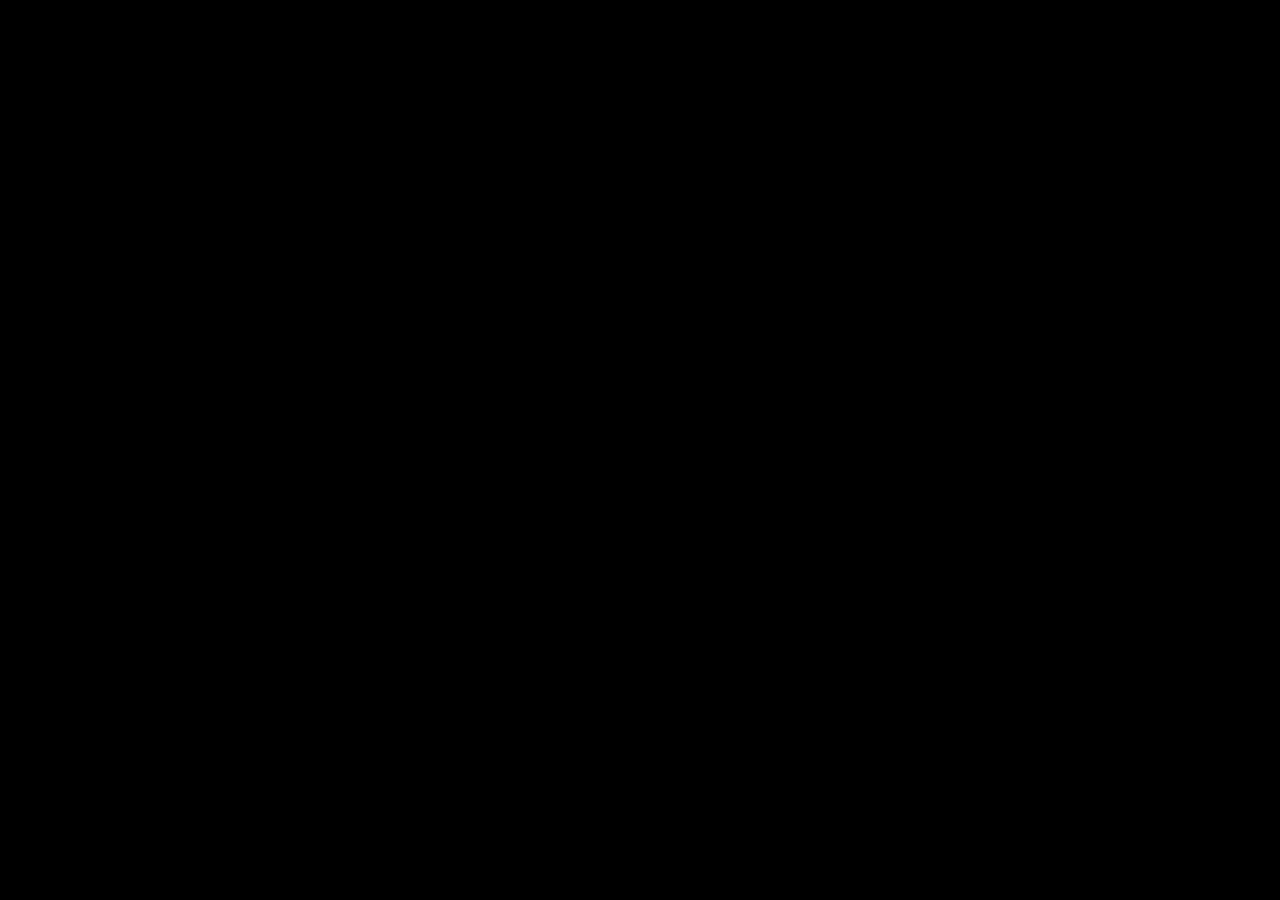
==== commit 4138bdca: "Rename deepseek_html_20261123_8feaa4.html to index.html" ====
--- a/index.html
+++ b/index.html
@@ -1,2146 +1,17 @@
 <!DOCTYPE html>
 <html lang="en">
 <head>
-  <meta charset="UTF-8" />
-  <meta name="viewport" content="width=device-width, initial-scale=1.0, viewport-fit=cover" />
-  <meta name="rph-version" content="2026.10.24" />
-
-  <title>Rockstar Games Merchandise Catalogue | R★ Games Promo Hub</title>
-
-  <link rel="icon" type="image/svg+xml" href="images/favicon/favicon.svg" />
-  <link rel="icon" type="image/png" sizes="96x96" href="images/favicon/favicon-96x96.png" />
-  <link rel="shortcut icon" href="images/favicon/favicon.ico" />
-  <link rel="apple-touch-icon" sizes="180x180" href="images/favicon/apple-touch-icon.png" />
-  <link rel="manifest" href="images/favicon/site.webmanifest" />
-
-  <meta name="description" content="Explore a fan-made catalogue of Rockstar Games promotional merchandise, collectibles and branded items. Unofficial and not affiliated with Rockstar Games or Take-Two Interactive." />
-  <meta name="robots" content="index, follow" />
-
-  <meta property="og:title" content="Rockstar Games Merchandise Catalogue | R★ Games Promo Hub" />
-  <meta property="og:description" content="Explore a fan-made catalogue of Rockstar Games promotional merchandise. Unofficial and not affiliated with Rockstar Games or Take-Two Interactive." />
-  <meta property="og:type" content="website" />
-
-  <link rel="preconnect" href="https://fonts.googleapis.com" />
-  <link rel="preconnect" href="https://fonts.gstatic.com" crossorigin />
-  <link href="https://fonts.googleapis.com/css2?family=Bebas+Neue&family=Inter:wght@300;400;500;600;700&display=swap" rel="stylesheet" />
-  <style>
-    /* ----- PALETTE ----- */
-    :root {
-      --panel: #1a1026;
-      --panel-light: #221533;
-      --border: #2e1f3d;
-      --border-strong: #3d2952;
-      --accent: #ff4da6;
-      --link: #4de0ff;
-      --white: #f0eaff;
-      --muted: #9a86b0;
-      --muted-2: #6b5a80;
-      --red: #ff3b5c;
-      --green: #2ee6a8;
-      --font-display: "Bebas Neue", sans-serif;
-      --font-body: "Inter", sans-serif;
-      --radius-sm: 2px;
-      --radius-md: 4px;
-      --radius-pill: 999px;
-      --shadow-depth: 0 10px 24px rgba(0, 0, 0, 0.35);
-      --ease-out: cubic-bezier(0.22, 0.61, 0.36, 1);
-      --hero-top: 3.5rem;
-      --bg-base: #0a0a1a;
-    }
-    *, *::before, *::after { box-sizing: border-box; margin: 0; padding: 0; }
-    html { scroll-behavior: smooth; }
-    body {
-      min-height: 100vh;
-      background: var(--bg-base);
-      color: var(--white);
-      font-family: var(--font-body);
-      font-size: 15px;
-      line-height: 1.55;
-      position: relative;
-      overflow-x: hidden;
-      -webkit-font-smoothing: antialiased;
-    }
-    body::before {
-      content: "";
-      position: fixed;
-      inset: 0;
-      background:
-        radial-gradient(1200px 600px at 15% 0%, rgba(176, 110, 255, 0.06), transparent 60%),
-        radial-gradient(900px 500px at 85% 100%, rgba(77, 224, 255, 0.04), transparent 60%),
-        linear-gradient(180deg, #0a0a1a 0%, #120a22 55%, #0e0818 100%);
-      pointer-events: none;
-      z-index: -1;
-    }
-    a { color: inherit; text-decoration: none; }
-    img { max-width: 100%; display: block; }
-    button { font: inherit; }
-
-    /* ----- TYPE SCALE ----- */
-    .h-display {
-      font-family: var(--font-display);
-      font-weight: 400;
-      letter-spacing: 0.04em;
-      line-height: 0.95;
-      color: var(--white);
-    }
-    .eyebrow {
-      font-family: var(--font-body);
-      font-size: 0.68rem;
-      font-weight: 600;
-      letter-spacing: 0.22em;
-      text-transform: uppercase;
-      color: var(--muted);
-    }
-
-    /* ----- HEADER ----- */
-    header {
-      position: sticky;
-      top: 0;
-      z-index: 200;
-      display: flex;
-      align-items: center;
-      gap: 1.5rem;
-      height: 64px;
-      padding: 0 1.75rem;
-      background: rgba(10, 8, 20, 0.92);
-      backdrop-filter: blur(10px);
-      -webkit-backdrop-filter: blur(10px);
-      border-bottom: 1px solid var(--border);
-    }
-    .logo {
-      display: flex;
-      flex-shrink: 0;
-      align-items: baseline;
-      gap: 6px;
-    }
-    .logo-word {
-      color: var(--white);
-      font-family: var(--font-display);
-      font-size: 1.35rem;
-      letter-spacing: 0.12em;
-      line-height: 1;
-    }
-    .logo-star { color: var(--accent); }
-    .logo-divider {
-      align-self: center;
-      width: 1px;
-      height: 18px;
-      margin: 0 6px;
-      background: var(--border-strong);
-    }
-    .logo-subtitle {
-      align-self: center;
-      color: var(--muted-2);
-      font-size: 0.6rem;
-      font-weight: 500;
-      letter-spacing: 0.2em;
-      text-transform: uppercase;
-    }
-    .desktop-nav {
-      display: flex;
-      flex: 1;
-      align-items: center;
-      justify-content: center;
-      gap: 0.25rem;
-    }
-    .nav-link, .mobile-nav-link {
-      border: 0;
-      background: transparent;
-      color: var(--muted);
-      cursor: pointer;
-      font-family: var(--font-body);
-      font-size: 0.7rem;
-      font-weight: 600;
-      letter-spacing: 0.16em;
-      text-transform: uppercase;
-      transition: color 0.15s;
-    }
-    .nav-link {
-      position: relative;
-      padding: 8px 16px;
-      white-space: nowrap;
-      border-radius: var(--radius-sm);
-    }
-    .nav-link::after {
-      position: absolute;
-      right: 16px;
-      bottom: 2px;
-      left: 16px;
-      height: 1px;
-      background: var(--accent);
-      content: "";
-      transform: scaleX(0);
-      transform-origin: left;
-      transition: transform 0.2s;
-    }
-    .nav-link:hover, .nav-link.active { color: var(--white); }
-    .nav-link.active::after { transform: scaleX(1); }
-    .header-right {
-      display: flex;
-      flex-shrink: 0;
-      align-items: center;
-      gap: 0.75rem;
-      margin-left: auto;
-    }
-    .item-count {
-      color: var(--muted-2);
-      font-size: 0.62rem;
-      font-weight: 500;
-      letter-spacing: 0.14em;
-      text-transform: uppercase;
-      white-space: nowrap;
-      padding: 4px 10px;
-      border-radius: var(--radius-pill);
-      border: 1px solid var(--border);
-    }
-    .hamburger {
-      display: none;
-      flex-direction: column;
-      gap: 5px;
-      padding: 4px;
-      border: 0;
-      background: transparent;
-      cursor: pointer;
-    }
-    .hamburger span {
-      display: block;
-      width: 20px;
-      height: 1.5px;
-      border-radius: 2px;
-      background: var(--white);
-      transition: all 0.2s;
-    }
-    .hamburger.open span:first-child { transform: translateY(6.5px) rotate(45deg); }
-    .hamburger.open span:nth-child(2) { opacity: 0; }
-    .hamburger.open span:nth-child(3) { transform: translateY(-6.5px) rotate(-45deg); }
-    .mobile-nav {
-      position: fixed;
-      top: 64px;
-      right: 0;
-      left: 0;
-      z-index: 199;
-      display: none;
-      flex-direction: column;
-      padding: 0.5rem 0;
-      background: #120a22;
-      border-bottom: 1px solid var(--border);
-    }
-    .mobile-nav.open { display: flex; }
-    .mobile-nav-link {
-      width: 100%;
-      padding: 14px 1.75rem;
-      border-left: 2px solid transparent;
-      font-size: 0.72rem;
-      text-align: left;
-    }
-    .mobile-nav-link.active, .mobile-nav-link:hover {
-      color: var(--white);
-      border-left-color: var(--accent);
-    }
-
-    /* ----- PAGE TRANSITIONS ----- */
-    .page { display: none; position: relative; }
-    .page.active {
-      display: block;
-      animation: page-in 0.22s var(--ease-out);
-    }
-    @keyframes page-in {
-      from { opacity: 0; transform: translateY(6px); }
-      to { opacity: 1; transform: translateY(0); }
-    }
-    .page > * { animation: section-in 0.32s var(--ease-out) both; }
-    .page > *:nth-child(2) { animation-delay: 0.04s; }
-    .page > *:nth-child(3) { animation-delay: 0.08s; }
-    .page > *:nth-child(4) { animation-delay: 0.11s; }
-    @keyframes section-in {
-      from { opacity: 0; transform: translateY(4px); }
-      to { opacity: 1; transform: translateY(0); }
-    }
-
-    .grid-enter .merch-card { animation: card-in 0.28s var(--ease-out) both; }
-    .grid-enter .merch-card:nth-child(1) { animation-delay: 0.00s; }
-    .grid-enter .merch-card:nth-child(2) { animation-delay: 0.02s; }
-    .grid-enter .merch-card:nth-child(3) { animation-delay: 0.04s; }
-    .grid-enter .merch-card:nth-child(4) { animation-delay: 0.06s; }
-    .grid-enter .merch-card:nth-child(5) { animation-delay: 0.08s; }
-    .grid-enter .merch-card:nth-child(6) { animation-delay: 0.10s; }
-    .grid-enter .merch-card:nth-child(7) { animation-delay: 0.12s; }
-    .grid-enter .merch-card:nth-child(8) { animation-delay: 0.14s; }
-    @keyframes card-in {
-      from { opacity: 0; transform: translateY(4px); }
-      to { opacity: 1; transform: translateY(0); }
-    }
-
-    /* ----- BUTTONS ----- */
-    .btn-primary, .btn-text, .btn-see-all, .btn-back {
-      cursor: pointer;
-      font-family: var(--font-body);
-      font-weight: 600;
-      letter-spacing: 0.16em;
-      text-transform: uppercase;
-      transition: background 0.15s, border-color 0.15s, color 0.15s, box-shadow 0.2s;
-    }
-    .btn-primary {
-      position: relative;
-      padding: 13px 30px;
-      border: 1px solid var(--accent);
-      border-radius: var(--radius-sm);
-      background: var(--accent);
-      color: #14061a;
-      font-size: 0.72rem;
-      overflow: hidden;
-    }
-    .btn-primary::after {
-      content: "";
-      position: absolute;
-      inset: 0;
-      background: linear-gradient(120deg, transparent 30%, rgba(255, 255, 255, 0.18) 50%, transparent 70%);
-      background-size: 220% 100%;
-      background-position: 100% 0;
-      transition: background-position 0.6s var(--ease-out);
-      pointer-events: none;
-    }
-    .btn-primary:hover {
-      background: #ff67b3;
-      border-color: #ff67b3;
-      box-shadow: 0 6px 20px rgba(255, 77, 166, 0.25);
-    }
-    .btn-primary:hover::after { background-position: -100% 0; }
-    .btn-text {
-      position: relative;
-      display: inline-flex;
-      align-items: center;
-      gap: 0.5rem;
-      padding: 13px 4px;
-      border: 0;
-      background: transparent;
-      color: var(--muted);
-      font-size: 0.72rem;
-    }
-    .btn-text::after {
-      content: "";
-      position: absolute;
-      left: 4px;
-      right: 4px;
-      bottom: 6px;
-      height: 1px;
-      background: linear-gradient(90deg, var(--accent), var(--link));
-      transform: scaleX(0);
-      transform-origin: left;
-      transition: transform 0.25s var(--ease-out);
-    }
-    .btn-text:hover { color: var(--white); }
-    .btn-text:hover::after { transform: scaleX(1); }
-
-    /* ----- HOME HERO ----- */
-    .home-hero {
-      position: relative;
-      display: flex;
-      flex-direction: column;
-      align-items: center;
-      justify-content: center;
-      padding: var(--hero-top) 1.75rem 3.5rem;
-      border-bottom: 1px solid var(--border);
-      text-align: center;
-      overflow: hidden;
-    }
-    .home-hero::before {
-      content: "";
-      position: absolute;
-      top: 50%;
-      left: 50%;
-      width: min(1100px, 130%);
-      height: min(640px, 90%);
-      transform: translate(-50%, -50%);
-      background: radial-gradient(
-        ellipse at center,
-        rgba(255, 77, 166, 0.10) 0%,
-        rgba(176, 110, 255, 0.06) 35%,
-        transparent 70%
-      );
-      pointer-events: none;
-      z-index: 0;
-    }
-    .home-hero::after {
-      content: "";
-      position: absolute;
-      bottom: 0;
-      left: 50%;
-      width: min(520px, 70%);
-      height: 1px;
-      transform: translateX(-50%);
-      background: linear-gradient(90deg, transparent, var(--accent), var(--link), transparent);
-      opacity: 0.55;
-      pointer-events: none;
-    }
-    .home-hero-content { position: relative; z-index: 1; max-width: 760px; }
-    .home-title {
-      margin-bottom: 1rem;
-      font-size: clamp(2.8rem, 8.5vw, 6.4rem);
-      letter-spacing: 0.02em;
-    }
-    .home-title .brand-star {
-      color: var(--accent);
-      display: inline-block;
-      transform: translateY(-0.02em);
-    }
-    .home-title em {
-      font-style: normal;
-      background: linear-gradient(
-        120deg,
-        var(--accent) 0%,
-        #c26bff 30%,
-        var(--link) 55%,
-        #c26bff 75%,
-        var(--accent) 100%
-      );
-      background-size: 220% 100%;
-      background-position: 0% 50%;
-      -webkit-background-clip: text;
-      -webkit-text-fill-color: transparent;
-      background-clip: text;
-      animation: shimmer 9s ease-in-out infinite;
-    }
-    @keyframes shimmer {
-      0%, 100% { background-position: 0% 50%; }
-      50% { background-position: 100% 50%; }
-    }
-    .home-hero-description {
-      max-width: 540px;
-      margin: 1.25rem auto 2.25rem;
-      color: var(--muted);
-      font-size: 0.95rem;
-      line-height: 1.7;
-    }
-    .home-actions {
-      display: flex;
-      flex-wrap: wrap;
-      align-items: center;
-      justify-content: center;
-      gap: 0.75rem 1.25rem;
-    }
-
-    /* ----- FEATURES ----- */
-    .home-features {
-      display: grid;
-      grid-template-columns: repeat(auto-fit, minmax(240px, 1fr));
-      border-bottom: 1px solid var(--border);
-    }
-    .feature-block {
-      padding: 2.5rem 2rem;
-      border-right: 1px solid var(--border);
-      transition: background 0.25s var(--ease-out);
-    }
-    .feature-block:hover { background: rgba(255, 77, 166, 0.02); }
-    .feature-block:last-child { border-right: 0; }
-    .feature-block h3 {
-      margin-bottom: 0.6rem;
-      color: var(--white);
-      font-family: var(--font-body);
-      font-size: 0.72rem;
-      font-weight: 600;
-      letter-spacing: 0.18em;
-      text-transform: uppercase;
-    }
-    .feature-block p {
-      color: var(--muted);
-      font-size: 0.85rem;
-      line-height: 1.7;
-    }
-
-    /* ----- SECTIONS ----- */
-    .home-section {
-      padding: 3rem 1.75rem 4rem;
-      border-bottom: 1px solid var(--border);
-    }
-    .section-header {
-      display: flex;
-      align-items: baseline;
-      justify-content: space-between;
-      gap: 1rem;
-      margin-bottom: 1.75rem;
-    }
-    .section-header h2 {
-      font-family: var(--font-display);
-      font-size: 1.7rem;
-      letter-spacing: 0.04em;
-      color: var(--white);
-    }
-    .section-header h2 span,
-    .page-hero h1 span { color: var(--accent); }
-    .btn-see-all {
-      padding: 6px 14px;
-      border: 1px solid var(--border-strong);
-      border-radius: var(--radius-sm);
-      background: transparent;
-      color: var(--muted);
-      font-size: 0.65rem;
-      white-space: nowrap;
-    }
-    .btn-see-all:hover {
-      color: var(--accent);
-      border-color: var(--accent);
-    }
-
-    /* ----- PAGE HERO ----- */
-    .page-hero {
-      padding: var(--hero-top) 1.75rem 2.25rem;
-      border-bottom: 1px solid var(--border);
-      text-align: center;
-    }
-    .page-hero h1 {
-      font-family: var(--font-display);
-      font-size: clamp(2rem, 5vw, 3.6rem);
-      letter-spacing: 0.03em;
-      line-height: 1;
-      color: var(--white);
-    }
-    .page-hero p {
-      margin-top: 0.6rem;
-      color: var(--muted);
-      font-size: 0.68rem;
-      letter-spacing: 0.18em;
-      text-transform: uppercase;
-    }
-
-    /* ----- FILTERS ----- */
-    .filter-bar {
-      display: flex;
-      flex-wrap: wrap;
-      align-items: center;
-      gap: 0.4rem;
-      padding: 0.8rem 1.75rem;
-      border-bottom: 1px solid var(--border);
-    }
-    .filter-bar.subcategory-bar { display: none; }
-    .filter-bar.subcategory-bar.visible { display: flex; }
-    .filter-label {
-      flex-shrink: 0;
-      margin-right: 0.4rem;
-      color: var(--muted-2);
-      font-size: 0.6rem;
-      font-weight: 600;
-      letter-spacing: 0.18em;
-      text-transform: uppercase;
-    }
-    .filter-pill {
-      padding: 5px 12px;
-      border: 1px solid var(--border);
-      border-radius: var(--radius-pill);
-      background: transparent;
-      color: var(--muted);
-      cursor: pointer;
-      font-family: var(--font-body);
-      font-size: 0.62rem;
-      font-weight: 500;
-      letter-spacing: 0.1em;
-      text-transform: uppercase;
-      transition: color 0.15s, border-color 0.15s, background 0.15s;
-      white-space: nowrap;
-    }
-    .filter-pill:hover {
-      color: var(--white);
-      border-color: var(--border-strong);
-    }
-    .filter-pill.active {
-      background: var(--accent);
-      color: #14061a;
-      border-color: var(--accent);
-    }
-    .search-wrap {
-      padding: 0.85rem 1.75rem;
-      border-bottom: 1px solid var(--border);
-    }
-    .search-input {
-      width: 100%;
-      max-width: 420px;
-      padding: 10px 14px;
-      outline: 0;
-      border: 1px solid var(--border);
-      border-radius: var(--radius-sm);
-      background: #100a1c;
-      color: var(--white);
-      font-family: var(--font-body);
-      font-size: 0.85rem;
-      transition: border-color 0.15s;
-    }
-    .search-input:focus { border-color: var(--accent); }
-    .search-input::placeholder { color: var(--muted-2); }
-
-    /* ----- CATALOGUE GRID & CARDS ----- */
-    .catalogue-grid, .home-grid {
-      display: grid;
-      gap: 1.25rem;
-    }
-    .catalogue-grid {
-      padding: 1.75rem;
-      grid-template-columns: repeat(auto-fill, minmax(230px, 1fr));
-    }
-    .home-grid {
-      grid-template-columns: repeat(auto-fill, minmax(200px, 1fr));
-    }
-
-    /* ----- NO-FILTER PREVIEW MODE -----
-       Wrapper sits around the grid and clips it. The fade is anchored to the
-       wrapper's bottom edge, so the third row physically peeks out from under
-       the gradient. The grid itself uses a 10-column layout and is clipped to
-       a height that lands roughly halfway through row 3.
-       Row height (approx) = card width. Container inner width (at 1440px
-       viewport) ≈ 1440 - 2*1.75rem padding - outer padding. Rather than guess
-       pixel values, we use a fraction of the wrapper's own width via
-       aspect-ratio-aware maths in CSS custom props computed per breakpoint.
-       ------------------------------------------------------------- */
-    .catalogue-preview {
-      position: relative;
-      overflow: hidden;
-      /* default clip height for desktop 10-col grid: tuned so row 3 is ~half cut */
-      --preview-clip: 720px;
-      max-height: var(--preview-clip);
-      transition: max-height 0.3s var(--ease-out);
-    }
-
-    /* When filters are active we remove the clip entirely */
-    .catalogue-preview.is-filtered {
-      max-height: none;
-      overflow: visible;
-    }
-
-    .catalogue-grid.unfiltered-mode {
-      grid-template-columns: repeat(10, 1fr);
-      gap: 1rem;
-      padding: 1.75rem 1.75rem 0;
-    }
-
-    /* The fade + prompt overlay sits inside the preview wrapper, pinned to
-       its bottom edge. Because the wrapper is the thing that's clipped, the
-       fade visually "eats" the bottom half of row 3. */
-    .catalogue-preview-fade {
-      position: absolute;
-      left: 0;
-      right: 0;
-      bottom: 0;
-      height: 220px;
-      pointer-events: none;
-      z-index: 5;
-      display: flex;
-      align-items: flex-end;
-      justify-content: center;
-      padding-bottom: 2rem;
-      background: linear-gradient(
-        to bottom,
-        rgba(10, 10, 26, 0) 0%,
-        rgba(10, 10, 26, 0.55) 35%,
-        rgba(10, 10, 26, 0.92) 70%,
-        rgba(10, 10, 26, 1) 100%
-      );
-      opacity: 0;
-      transition: opacity 0.25s var(--ease-out);
-    }
-    .catalogue-preview.is-unfiltered .catalogue-preview-fade {
-      opacity: 1;
-      pointer-events: auto;
-    }
-
-    .catalogue-preview-prompt {
-      max-width: 560px;
-      padding: 1rem 1.4rem;
-      text-align: center;
-      background: rgba(26, 16, 38, 0.92);
-      border: 1px solid var(--border-strong);
-      border-radius: var(--radius-md);
-      backdrop-filter: blur(6px);
-      -webkit-backdrop-filter: blur(6px);
-      box-shadow: var(--shadow-depth);
-    }
-    .catalogue-preview-prompt p {
-      margin: 0;
-      color: var(--muted);
-      font-size: 0.82rem;
-      line-height: 1.6;
-    }
-    .catalogue-preview-prompt strong { color: var(--white); font-weight: 600; }
-    .catalogue-preview-prompt .prompt-arrow {
-      display: inline-block;
-      margin-left: 0.3rem;
-      color: var(--accent);
-      font-weight: 700;
-    }
-
-    /* On phones, the unfiltered preview needs the same minimum card width as
-       the regular catalogue. The former 5/4-column preview made the complete
-       card content (not just thumbnails) too narrow to read. */
-    @media (max-width: 768px) {
-      .catalogue-grid.unfiltered-mode {
-        grid-template-columns: repeat(auto-fill, minmax(150px, 1fr));
-        gap: 0.9rem;
-        padding: 1rem 1rem 0;
-      }
-      .catalogue-preview { --preview-clip: 560px; }
-      .catalogue-preview-fade { height: 170px; padding-bottom: 1.25rem; }
-      .catalogue-preview-prompt { padding: 0.85rem 1rem; }
-      .catalogue-preview-prompt p { font-size: 0.76rem; }
-    }
-
-    .merch-card {
-      position: relative;
-      display: flex;
-      flex-direction: column;
-      background: var(--panel);
-      border: 1px solid var(--border);
-      border-radius: var(--radius-md);
-      overflow: hidden;
-      transition: border-color 0.2s, transform 0.2s, box-shadow 0.2s;
-    }
-    @media (hover: hover) {
-      .merch-card:hover {
-        border-color: rgba(255, 77, 166, 0.35);
-        transform: translateY(-2px);
-        box-shadow: var(--shadow-depth);
-      }
-      .merch-card:hover .card-image img { transform: scale(1.03); }
-    }
-    .card-image {
-      position: relative;
-      display: flex;
-      aspect-ratio: 1;
-      align-items: center;
-      justify-content: center;
-      overflow: hidden;
-      background: #0d0918;
-      cursor: pointer;
-    }
-    .card-image img {
-      width: 100%;
-      height: 100%;
-      object-fit: cover;
-      transition: transform 0.4s ease;
-    }
-    .image-placeholder {
-      position: absolute;
-      inset: 0;
-      display: flex;
-      width: 100%;
-      height: 100%;
-      flex-direction: column;
-      align-items: center;
-      justify-content: center;
-      gap: 0.5rem;
-      background: #0d0918;
-      color: var(--muted-2);
-      text-align: center;
-      user-select: none;
-      overflow: hidden;
-    }
-    .image-placeholder[hidden] { display: none; }
-    .placeholder-icon {
-      font-family: var(--font-display);
-      font-size: 2.2rem;
-      line-height: 1;
-      opacity: 0.4;
-      letter-spacing: 0.1em;
-    }
-    .placeholder-label {
-      font-family: var(--font-body);
-      font-size: 0.55rem;
-      font-weight: 600;
-      letter-spacing: 0.18em;
-      text-transform: uppercase;
-    }
-
-    .card-body { display: block; padding: 0.9rem 1rem 1rem; }
-    .card-game {
-      margin-bottom: 5px;
-      color: var(--muted-2);
-      font-size: 0.58rem;
-      font-weight: 600;
-      letter-spacing: 0.18em;
-      text-transform: uppercase;
-    }
-    .card-name {
-      margin-bottom: 6px;
-      color: var(--white);
-      font-family: var(--font-body);
-      font-size: 0.92rem;
-      font-weight: 600;
-      line-height: 1.3;
-      letter-spacing: 0;
-    }
-    .card-description {
-      display: -webkit-box;
-      overflow: hidden;
-      margin-bottom: 0.85rem;
-      color: var(--muted);
-      font-size: 0.75rem;
-      line-height: 1.55;
-      -webkit-box-orient: vertical;
-      -webkit-line-clamp: 2;
-    }
-    .card-footer { display: flex; align-items: center; justify-content: space-between; gap: 0.5rem; flex-wrap: wrap; }
-    .card-category {
-      padding: 3px 9px;
-      background: transparent;
-      border: 1px solid var(--border);
-      color: var(--muted);
-      font-size: 0.55rem;
-      font-weight: 500;
-      letter-spacing: 0.14em;
-      text-transform: uppercase;
-      border-radius: var(--radius-pill);
-    }
-    .empty-state {
-      grid-column: 1 / -1;
-      padding: 5rem 1rem;
-      color: var(--muted);
-      text-align: center;
-    }
-    .empty-state h3 {
-      margin-bottom: 0.5rem;
-      color: var(--white);
-      font-family: var(--font-display);
-      font-size: 1.5rem;
-      letter-spacing: 0.04em;
-    }
-    .empty-state p { font-size: 0.85rem; }
-
-   /* ----- ABOUT ----- */
-    .about-hero { border-bottom: 1px solid var(--border); }
-    .about-hero-inner {
-      max-width: 760px;
-      margin: 0 auto;
-      padding: var(--hero-top) 1.75rem 4rem;
-    }
-    .about-hero-text h1 {
-      margin: 0.75rem 0 1.5rem;
-      font-family: var(--font-display);
-      font-size: clamp(2.5rem, 5vw, 4rem);
-      letter-spacing: 0.03em;
-      line-height: 0.95;
-      color: var(--white);
-    }
-    .about-hero-text h1 span { color: var(--accent); }
-    .about-hero-text p {
-      color: var(--muted);
-      font-size: 0.92rem;
-      line-height: 1.8;
-      margin-bottom: 1rem;
-      max-width: 62ch;
-    }
-
-    .about-section {
-      max-width: 1080px;
-      margin: 0 auto;
-      padding: 3.5rem 1.75rem;
-      border-bottom: 1px solid var(--border);
-    }
-    .about-section h2 {
-      margin-bottom: 1.25rem;
-      font-family: var(--font-display);
-      font-size: 1.8rem;
-      letter-spacing: 0.04em;
-      color: var(--white);
-    }
-    .about-section h2 span { color: var(--accent); }
-    .about-section p {
-      color: var(--muted);
-      font-size: 0.92rem;
-      line-height: 1.8;
-      max-width: 68ch;
-      margin-bottom: 1rem;
-    }
-    .about-section p.about-disclaimer {
-      color: var(--muted-2);
-      font-size: 0.82rem;
-    }
-
-    .team-list {
-      display: grid;
-      grid-template-columns: 1fr 1fr;
-      gap: 2.5rem 3rem;
-      margin-top: 0.5rem;
-    }
-    .team-member {
-      display: grid;
-      grid-template-columns: 56px 1fr;
-      gap: 1.25rem;
-      align-items: start;
-    }
-    .team-avatar {
-      width: 56px;
-      height: 56px;
-      border-radius: 50%;
-      background: var(--panel-light);
-      border: 1px solid var(--border-strong);
-      display: flex;
-      align-items: center;
-      justify-content: center;
-      font-family: var(--font-display);
-      font-size: 1.1rem;
-      letter-spacing: 0.06em;
-      color: var(--accent);
-    }
-    .team-name {
-      color: var(--white);
-      font-size: 0.95rem;
-      font-weight: 600;
-      margin-bottom: 2px;
-    }
-    .team-role {
-      color: var(--muted-2);
-      font-size: 0.6rem;
-      font-weight: 600;
-      letter-spacing: 0.18em;
-      text-transform: uppercase;
-      margin-bottom: 0.6rem;
-    }
-    .team-desc {
-      color: var(--muted);
-      font-size: 0.85rem;
-      line-height: 1.7;
-    }
-
-    .games-list {
-      display: flex;
-      flex-wrap: wrap;
-      gap: 0.4rem;
-      margin-top: 1.25rem;
-    }
-    .game-tag {
-      padding: 5px 12px;
-      background: transparent;
-      border: 1px solid var(--border);
-      color: var(--muted);
-      font-size: 0.62rem;
-      font-weight: 500;
-      letter-spacing: 0.1em;
-      text-transform: uppercase;
-      border-radius: var(--radius-pill);
-    }
-
-    .about-two-col {
-      display: grid;
-      grid-template-columns: 1fr 1fr;
-      gap: 3rem;
-    }
-    .about-two-col > div + div {
-      padding-left: 3rem;
-      border-left: 1px solid var(--border);
-    }
-
-    /* ----- UPDATE NOTICE ----- */
-    .update-notice {
-      margin-top: 2rem;
-      padding: 1.5rem 1.75rem;
-      background: var(--panel);
-      border: 1px solid var(--border-strong);
-      border-left: 3px solid var(--accent);
-      border-radius: var(--radius-md);
-    }
-    .update-notice h3 {
-      margin-bottom: 0.6rem;
-      color: var(--accent);
-      font-family: var(--font-body);
-      font-size: 0.72rem;
-      font-weight: 600;
-      letter-spacing: 0.18em;
-      text-transform: uppercase;
-    }
-    .update-notice p {
-      color: var(--muted);
-      font-size: 0.88rem;
-      line-height: 1.75;
-      max-width: 68ch;
-      margin-bottom: 0.75rem;
-    }
-    .update-notice p:last-child { margin-bottom: 0; }
-
-    /* ----- CONTACT EMAIL BLOCK (in About) ----- */
-    .about-contact-email {
-      margin-top: 2rem;
-      padding: 1.5rem 1.75rem;
-      background: var(--panel);
-      border: 1px solid var(--border);
-      border-radius: var(--radius-md);
-    }
-    .about-contact-email h3 {
-      margin-bottom: 0.75rem;
-      color: var(--white);
-      font-family: var(--font-body);
-      font-size: 0.72rem;
-      font-weight: 600;
-      letter-spacing: 0.18em;
-      text-transform: uppercase;
-    }
-    .about-contact-email a {
-      color: var(--link);
-      font-size: 0.95rem;
-      font-weight: 500;
-      word-break: break-all;
-    }
-    .about-contact-email a:hover { text-decoration: underline; }
-    .about-contact-email .submissions-note {
-      color: var(--muted);
-      font-size: 0.85rem;
-      line-height: 1.75;
-      margin: 0 0 0.9rem;
-    }
-    .about-contact-email ul {
-      margin: 0.9rem 0 0;
-      padding-left: 1.1rem;
-      color: var(--muted);
-      font-size: 0.85rem;
-      line-height: 1.75;
-    }
-    .about-contact-email li { margin-bottom: 0.5rem; }
-    .about-contact-email li:last-child { margin-bottom: 0; }
-    .about-contact-email li strong { color: var(--white); font-weight: 600; }
-
-    /* ----- CONTACT ----- */
-    .contact-wrap {
-      max-width: 800px;
-      margin: 0 auto;
-      padding: var(--hero-top) 1.75rem 4rem;
-    }
-    .contact-intro { margin-bottom: 2.5rem; }
-    .contact-intro h1 {
-      margin: 0.75rem 0 0.9rem;
-      font-family: var(--font-display);
-      font-size: clamp(2.2rem, 5vw, 3.4rem);
-      letter-spacing: 0.03em;
-      line-height: 1;
-      color: var(--white);
-    }
-    .contact-intro h1 span { color: var(--accent); }
-    .contact-intro p {
-      max-width: 540px;
-      color: var(--muted);
-      font-size: 0.9rem;
-      line-height: 1.75;
-    }
-    .contact-form {
-      display: flex;
-      flex-direction: column;
-      gap: 1.25rem;
-      padding: 1.75rem;
-      background: var(--panel);
-      border: 1px solid var(--border);
-      border-radius: var(--radius-md);
-    }
-    .form-row {
-      display: grid;
-      grid-template-columns: 1fr 1fr;
-      gap: 1.25rem;
-    }
-    .form-field {
-      display: flex;
-      flex-direction: column;
-      gap: 6px;
-    }
-    .form-field label {
-      color: var(--muted-2);
-      font-size: 0.6rem;
-      font-weight: 600;
-      letter-spacing: 0.18em;
-      text-transform: uppercase;
-    }
-    .contact-form input[type="text"],
-    .contact-form input[type="email"],
-    .contact-form select,
-    .contact-form textarea {
-      width: 100%;
-      padding: 11px 14px;
-      outline: 0;
-      border: 1px solid var(--border);
-      border-radius: var(--radius-sm);
-      background: #100a1c;
-      color: var(--white);
-      font-family: var(--font-body);
-      font-size: 0.88rem;
-      transition: border-color 0.15s;
-    }
-    .contact-form textarea {
-      resize: vertical;
-      min-height: 130px;
-      line-height: 1.6;
-    }
-    .contact-form select {
-      appearance: none;
-      -webkit-appearance: none;
-      background-image:
-        linear-gradient(45deg, transparent 50%, var(--muted) 50%),
-        linear-gradient(135deg, var(--muted) 50%, transparent 50%);
-      background-position: calc(100% - 18px) 50%, calc(100% - 13px) 50%;
-      background-size: 5px 5px, 5px 5px;
-      background-repeat: no-repeat;
-      padding-right: 36px;
-      cursor: pointer;
-    }
-    .contact-form select option { background: #1a1026; color: var(--white); }
-    .contact-form input:focus,
-    .contact-form select:focus,
-    .contact-form textarea:focus { border-color: var(--accent); }
-    .contact-form input::placeholder,
-    .contact-form textarea::placeholder { color: var(--muted-2); }
-    .form-submit { align-self: flex-start; margin-top: 0.25rem; }
-    .form-submit:disabled { opacity: 0.55; cursor: not-allowed; }
-    .form-status {
-      min-height: 1.2em;
-      font-size: 0.82rem;
-      color: var(--muted);
-    }
-    .form-status.success { color: var(--green); }
-    .form-status.error { color: var(--red); }
-
-    /* ----- ITEM DETAIL ----- */
-    .item-detail-wrap {
-      max-width: 1080px;
-      margin: 0 auto;
-      padding: var(--hero-top) 1.75rem 5rem;
-    }
-    .btn-back {
-      display: inline-flex;
-      align-items: center;
-      gap: 0.4rem;
-      margin-bottom: 1.75rem;
-      padding: 7px 14px;
-      border: 1px solid var(--border);
-      border-radius: var(--radius-sm);
-      background: transparent;
-      color: var(--muted);
-      font-size: 0.65rem;
-    }
-    .btn-back:hover { color: var(--white); border-color: var(--border-strong); }
-    .item-hero {
-      position: relative;
-      width: 100%;
-      aspect-ratio: 16 / 7;
-      overflow: hidden;
-      background: #0d0918;
-      border: 1px solid var(--border);
-      cursor: zoom-in;
-      border-radius: var(--radius-md) var(--radius-md) 0 0;
-    }
-    .item-hero:hover { border-color: var(--border-strong); }
-    .item-hero .zoom-wrapper {
-      width: 100%;
-      height: 100%;
-      overflow: hidden;
-      position: relative;
-    }
-    .item-hero .zoom-wrapper img {
-      width: 100%;
-      height: 100%;
-      object-fit: contain;
-    }
-    .item-hero .image-placeholder { min-height: 100%; }
-    .view-thumbs {
-      display: flex;
-      flex-wrap: wrap;
-      gap: 8px;
-      margin-bottom: 2.5rem;
-      padding: 10px;
-      background: var(--panel);
-      border: 1px solid var(--border);
-      border-top: 0;
-      border-radius: 0 0 var(--radius-md) var(--radius-md);
-    }
-    .view-thumb {
-      width: 64px;
-      height: 64px;
-      overflow: hidden;
-      border: 1px solid var(--border);
-      border-radius: var(--radius-sm);
-      cursor: pointer;
-      opacity: 0.55;
-      transition: border-color 0.15s, opacity 0.15s;
-      padding: 0;
-      background: transparent;
-    }
-    .view-thumb img { width: 100%; height: 100%; object-fit: cover; }
-    .view-thumb:hover { opacity: 0.85; }
-    .view-thumb.active { border-color: var(--accent); opacity: 1; }
-    .item-detail-body {
-      display: grid;
-      grid-template-columns: 1fr 300px;
-      align-items: start;
-      gap: 3rem;
-    }
-    .item-detail-main {
-      padding: 1.75rem;
-      background: var(--panel);
-      border: 1px solid var(--border);
-      border-radius: var(--radius-md);
-    }
-    .item-game-label {
-      margin-bottom: 0.5rem;
-      color: var(--muted-2);
-      font-size: 0.62rem;
-      font-weight: 600;
-      letter-spacing: 0.2em;
-      text-transform: uppercase;
-    }
-    .item-detail-name {
-      margin-bottom: 1.5rem;
-      color: var(--white);
-      font-family: var(--font-display);
-      font-size: clamp(1.6rem, 3vw, 2.2rem);
-      letter-spacing: 0.03em;
-      line-height: 1.1;
-    }
-    .item-detail-section-label {
-      display: block;
-      margin-bottom: 12px;
-      padding-bottom: 8px;
-      border-bottom: 1px solid var(--border);
-      color: var(--muted-2);
-      font-size: 0.6rem;
-      font-weight: 600;
-      letter-spacing: 0.2em;
-      text-transform: uppercase;
-    }
-    .item-detail-description {
-      color: var(--muted);
-      font-size: 0.9rem;
-      line-height: 1.85;
-      white-space: pre-line;
-    }
-    .item-detail-sidebar {
-      position: sticky;
-      top: 84px;
-      display: flex;
-      flex-direction: column;
-    }
-    .item-label-block {
-      padding: 0.9rem 1.15rem;
-      background: var(--panel);
-      border: 1px solid var(--border);
-      border-bottom: 0;
-    }
-    .item-label-block:last-child {
-      border-bottom: 1px solid var(--border);
-      border-radius: 0 0 var(--radius-md) var(--radius-md);
-    }
-    .item-label-block:first-child { border-radius: var(--radius-md) var(--radius-md) 0 0; }
-    .item-label-key {
-      display: block;
-      margin-bottom: 5px;
-      color: var(--muted-2);
-      font-size: 0.58rem;
-      font-weight: 600;
-      letter-spacing: 0.18em;
-      text-transform: uppercase;
-    }
-    .item-label-value {
-      color: var(--white);
-      font-size: 0.88rem;
-      font-weight: 500;
-      line-height: 1.45;
-    }
-    .item-label-value.availability-text { display: inline; }
-    .item-source-link {
-      color: var(--link);
-      font-size: 0.8rem;
-      word-break: break-all;
-    }
-    .view-link {
-      display: block;
-      margin-top: 1rem;
-      padding: 12px;
-      border-radius: var(--radius-sm);
-      background: var(--accent);
-      color: #14061a;
-      font-family: var(--font-body);
-      font-size: 0.68rem;
-      font-weight: 600;
-      letter-spacing: 0.18em;
-      text-transform: uppercase;
-      text-align: center;
-      transition: background 0.15s, box-shadow 0.2s;
-    }
-    .view-link:hover {
-      background: #ff67b3;
-      box-shadow: 0 6px 20px rgba(255, 77, 166, 0.25);
-    }
-    .item-detail-share {
-      display: flex;
-      align-items: center;
-      gap: 0.75rem;
-      margin-top: 1.75rem;
-      padding-top: 1.25rem;
-      border-top: 1px solid var(--border);
-    }
-    .item-detail-share-label {
-      color: var(--muted-2);
-      font-size: 0.6rem;
-      font-weight: 600;
-      letter-spacing: 0.18em;
-      text-transform: uppercase;
-    }
-    .btn-copy-link, .btn-report-error {
-      padding: 7px 13px;
-      border: 1px solid var(--border);
-      border-radius: var(--radius-sm);
-      background: transparent;
-      color: var(--white);
-      font-size: 0.62rem;
-      cursor: pointer;
-      font-family: var(--font-body);
-      font-weight: 600;
-      letter-spacing: 0.16em;
-      text-transform: uppercase;
-      transition: border-color 0.15s, color 0.15s;
-    }
-    .btn-copy-link:hover, .btn-report-error:hover { border-color: var(--accent); color: var(--accent); }
-    .btn-copy-link.copied { color: var(--green); border-color: var(--green); }
-
-    /* ----- FOOTER ----- */
-    footer {
-      padding: 2.5rem 1.75rem;
-      border-top: 1px solid var(--border);
-      color: var(--muted-2);
-      font-size: 0.68rem;
-      letter-spacing: 0.1em;
-      text-align: center;
-      text-transform: uppercase;
-    }
-    .footer-links {
-      display: flex;
-      flex-wrap: wrap;
-      justify-content: center;
-      gap: 1.5rem;
-      margin-bottom: 1.25rem;
-    }
-    .footer-links button {
-      border: 0;
-      background: transparent;
-      color: var(--muted);
-      cursor: pointer;
-      font-family: var(--font-body);
-      font-size: 0.62rem;
-      font-weight: 600;
-      letter-spacing: 0.16em;
-      text-transform: uppercase;
-      transition: color 0.15s;
-    }
-    .footer-links button:hover { color: var(--white); }
-    .footer-brand { color: var(--accent); }
-
-    /* ----- LIGHTBOX ----- */
-    .lightbox {
-      display: none;
-      position: fixed;
-      inset: 0;
-      z-index: 9999;
-      background: rgba(8, 4, 16, 0.96);
-      align-items: center;
-      justify-content: center;
-      padding: 2rem;
-      cursor: zoom-out;
-    }
-    .lightbox.open { display: flex; animation: lightbox-in 0.18s var(--ease-out); }
-    @keyframes lightbox-in {
-      from { opacity: 0; }
-      to { opacity: 1; }
-    }
-    .lightbox img {
-      max-width: 100%;
-      max-height: 100%;
-      object-fit: contain;
-      border: 1px solid var(--border-strong);
-      border-radius: var(--radius-md);
-    }
-    .lightbox-close {
-      position: absolute;
-      top: 16px;
-      right: 24px;
-      background: transparent;
-      border: 0;
-      color: var(--white);
-      font-size: 1.8rem;
-      line-height: 1;
-      cursor: pointer;
-      padding: 8px 12px;
-      font-family: var(--font-body);
-    }
-    .lightbox-close:hover { color: var(--accent); }
-
-    /* ----- RESPONSIVE ----- */
-    @media (max-width: 820px) {
-      .about-hero-inner { padding: var(--hero-top) 1.25rem 3rem; }
-      .about-two-col { grid-template-columns: 1fr; gap: 2rem; }
-      .about-two-col > div + div { padding-left: 0; border-left: 0; padding-top: 2rem; border-top: 1px solid var(--border); }
-      .team-list { grid-template-columns: 1fr; gap: 2rem; }
-      .item-detail-body { grid-template-columns: 1fr; gap: 2rem; }
-      .item-detail-sidebar { position: static; }
-    }
-    @media (max-width: 768px) {
-      :root { --hero-top: 2.5rem; }
-      header { padding: 0 1.25rem; height: 60px; }
-      .desktop-nav { display: none; }
-      .hamburger { display: flex; }
-      .item-count { display: none; }
-      .mobile-nav { top: 60px; }
-      .home-hero { padding: var(--hero-top) 1.25rem 2.5rem; }
-      .home-features { grid-template-columns: 1fr; }
-      .feature-block { border-right: 0; border-bottom: 1px solid var(--border); }
-      .feature-block:last-child { border-bottom: 0; }
-      .catalogue-grid {
-        grid-template-columns: repeat(auto-fill, minmax(150px, 1fr));
-        gap: 0.9rem;
-        padding: 1rem;
-      }
-      .filter-bar, .search-wrap { padding: 0.75rem 1.25rem; }
-      .home-section { padding: 2.5rem 1.25rem; }
-      .item-detail-wrap { padding: var(--hero-top) 1.25rem 3rem; }
-      .item-detail-main { padding: 1.25rem; }
-      .contact-wrap { padding: var(--hero-top) 1.25rem 3rem; }
-      .contact-form { padding: 1.25rem; gap: 1rem; }
-      .form-row { grid-template-columns: 1fr; }
-      .form-submit { align-self: stretch; }
-    }
-
-    @media (prefers-reduced-motion: reduce) {
-      html { scroll-behavior: auto; }
-      .page.active,
-      .page > *,
-      .grid-enter .merch-card,
-      .home-title em,
-      .lightbox.open { animation: none; }
-    }
-  </style>
+    <meta charset="UTF-8">
+    <meta name="viewport" content="width=device-width, initial-scale=1.0">
+    <style>
+        html, body {
+            margin: 0;
+            padding: 0;
+            width: 100%;
+            height: 100%;
+            background-color: #000000;
+        }
+    </style>
 </head>
-<body>
-
-  <!-- HEADER -->
-  <header>
-    <div class="logo">
-      <a class="logo-word" href="#home" data-page="home">R<span class="logo-star">★</span> Games <span class="logo-star">Promo</span> Hub</a>
-      <div class="logo-divider"></div>
-      <a class="logo-subtitle" href="#catalogue" data-page="catalogue">Catalogue</a>
-    </div>
-    <nav class="desktop-nav" aria-label="Main navigation">
-      <button class="nav-link active" data-page="home">Home</button>
-      <button class="nav-link" data-page="catalogue">Catalogue</button>
-      <button class="nav-link" data-page="about">About</button>
-      <!-- CONTACT NAV LINK HIDDEN — uncomment to restore
-      <button class="nav-link" data-page="contact">Contact</button>
-      -->
-    </nav>
-    <div class="header-right">
-      <span class="item-count" id="itemCount">0 items</span>
-      <button class="hamburger" id="hamburger" aria-label="Open menu" aria-expanded="false">
-        <span></span><span></span><span></span>
-      </button>
-    </div>
-  </header>
-
-  <div class="mobile-nav" id="mobileNav">
-    <button class="mobile-nav-link active" data-page="home">Home</button>
-    <button class="mobile-nav-link" data-page="catalogue">Catalogue</button>
-    <button class="mobile-nav-link" data-page="about">About</button>
-    <!-- CONTACT MOBILE NAV LINK HIDDEN — uncomment to restore
-    <button class="mobile-nav-link" data-page="contact">Contact / Submissions</button>
-    -->
-  </div>
-
-  <main>
-
-    <!-- HOME -->
-    <section class="page active" id="page-home">
-      <section class="home-hero">
-        <div class="home-hero-content">
-          <h1 class="home-title h-display">R<span class="brand-star">★</span> Games<br /><em>Promo</em> Hub</h1>
-          <p class="home-hero-description">A fan-made catalogue of Rockstar Games promotional merchandise, documenting everything ever released, from exclusive promotional items to rare collector’s pieces.</p>
-          <div class="home-actions">
-            <button class="btn-primary" data-page="catalogue">Browse the Catalogue</button>
-            <button class="btn-text" data-page="about">About this site →</button>
-          </div>
-        </div>
-      </section>
-
-      <section class="home-features">
-        <article class="feature-block">
-          <h3>Every category</h3>
-          <p>Hats, plushies, tees, hoodies, posters, collectibles, keychains, and stickers — all in one place, filterable.</p>
-        </article>
-        <article class="feature-block">
-          <h3>All Rockstar titles</h3>
-          <p>GTA, Red Dead Redemption, Bully, Midnight Club, Max Payne — promo merch from across the Rockstar library.</p>
-        </article>
-        <article class="feature-block">
-          <h3>Rare &amp; limited finds</h3>
-          <p>A collection of Rockstar Games promotional merchandise, press kits and rare items released throughout the years.</p>
-        </article>
-      </section>
-
-      <section class="home-section">
-        <div class="section-header">
-          <h2>Latest <span>additions</span></h2>
-          <button class="btn-see-all" data-page="catalogue">See all →</button>
-        </div>
-        <div class="home-grid" id="homeGrid"></div>
-      </section>
-    </section>
-
-    <!-- CATALOGUE -->
-    <section class="page" id="page-catalogue">
-      <section class="page-hero">
-        <h1>Merch <span>Catalogue</span></h1>
-        <p>Every piece of promo gear — from GTA to Red Dead &amp; beyond</p>
-      </section>
-      <div class="filter-bar" id="gameFilterBar" aria-label="Filter by game">
-        <span class="filter-label">Game</span>
-        <button class="filter-pill active" data-game="all">All games</button>
-      </div>
-      <div class="filter-bar" id="typeFilterBar" aria-label="Filter by item type">
-        <span class="filter-label">Type</span>
-        <button class="filter-pill active" data-type="all">All</button>
-      </div>
-      <div class="filter-bar subcategory-bar" id="subcategoryFilterBar" aria-label="Filter by subcategory">
-        <span class="filter-label">Subcategory</span>
-      </div>
-      <div class="search-wrap">
-        <input class="search-input" id="searchInput" type="search" placeholder="Search by name, game, or keyword…" aria-label="Search the catalogue" />
-      </div>
-      <div class="catalogue-preview" id="cataloguePreview">
-        <div class="catalogue-grid" id="catalogue"></div>
-        <div class="catalogue-preview-fade">
-          <div class="catalogue-preview-prompt">
-            <p>
-              Showing a preview of the catalogue. Use the <strong>Game</strong> and <strong>Type</strong> filters above
-              <span class="prompt-arrow">↑</span> to see more items.
-            </p>
-          </div>
-        </div>
-      </div>
-    </section>
-
-   <!-- ABOUT -->
-    <section class="page" id="page-about">
-      <section class="about-hero">
-        <div class="about-hero-inner">
-          <div class="about-hero-text">
-            <p class="eyebrow">Fan-made &amp; community-driven</p>
-            <h1>About this <span>site</span></h1>
-            <p>The idea for the Rockstar Games Promo Hub started from a simple frustration: searching the internet for accurate and detailed information about Rockstar Games promotional merchandise, especially older releases, was painful! So as two long-time Rockstar fans we decided to build the resource we wanted for this purpose pulling together detailed information and photos for all Rockstar Games promotional items into one place.</p>
-            <p>From snapbacks handed out at trade shows to plushies, launch-event exclusives, hoodies and more, we're always looking for undocumented items to add. There's plenty of interesting material out there, and we're certain we've got a lot left to find. With your help we can make this the definitive source!</p>
-
-            <div class="update-notice">
-              <h3>A note on updates</h3>
-              <p>This site is updated rather infrequently — Wade, the site maintainer, is kept very busy, so new listings and changes go up as and when time allows rather than on a fixed schedule. The catalogue is not on indefinite hiatus; it's simply a case of limited time.</p>
-              <p><strong>Submissions are very welcome</strong> and genuinely help — if you have an item you'd like to see listed, sending it in takes a lot of the load off. What we aren't able to offer much of at the moment is help arranging sales or hands-on assistance with items, as there simply isn't the time.</p>
-            </div>
-          </div>
-        </div>
-      </section>
-
-      <section class="about-section">
-        <h2>Who runs this <span>website</span></h2>
-        <div class="team-list">
-          <div class="team-member">
-            <div class="team-avatar">W</div>
-            <div>
-              <div class="team-name">Wade</div>
-              <div class="team-role">Owner & Administrator</div>
-              <p class="team-desc">Website owner and chief technician. Researcher, contributor and maintainer.</p>
-            </div>
-          </div>
-          <div class="team-member">
-            <div class="team-avatar">T</div>
-            <div>
-              <div class="team-name">Tommy</div>
-              <div class="team-role">Editor-In-Chief</div>
-              <p class="team-desc">Website direction and quality control. Researcher, contributor and maintainer.</p>
-            </div>
-          </div>
-        </div>
-      </section>
-
-      <section class="about-section">
-        <div class="about-two-col">
-          <div>
-            <h2>What we <span>cover</span></h2>
-            <p>The aim of this website is to catalogue all promotional merchandise from across the Rockstar Games universe, covering everything from older releases to the latest titles. Each item records the game it's linked to, its category, a description, release year, rarity, and availability where known.</p>
-          </div>
-          <div>
-            <h2>How to <span>help us</span></h2>
-            <p>Found a piece of merch that's missing from the catalogue, have more information on an existing entry or spotted an error?</p>
-            <p>Please use the email below to get in touch. Good-quality photos, source links, release dates, and any other useful information all help build a more complete catalogue — and submissions are a big help, especially while time is limited.</p>
-          </div>
-        </div>
-
-        <div class="about-contact-email">
-          <h3>Contact</h3>
-          <p class="submissions-note">Got something to submit? Please do send it through — submissions are always appreciated. Do note that assistance with arranging sales or item support is limited, as time is tight.</p>
-          <a href="mailto:rockstarpromohub@gmail.com">rockstarpromohub@gmail.com</a>
-          <ul>
-            <li><strong>Please note:</strong> the site is updated infrequently, so a response could take quite a while.</li>
-            <li><strong>Please do not contact us</strong> about buying or assisting with the sale of any merchandise — RockstarPromoHub is not interested in these requests.</li>
-          </ul>
-        </div>
-      </section>
-    </section>
-
-    <!-- CONTACT — HIDDEN (commented out so the page and form remain available to restore later) -->
-    <!--
-    <section class="page" id="page-contact">
-      <div class="contact-wrap">
-        <div class="contact-intro">
-          <p class="eyebrow">Contact &amp; submissions</p>
-          <h1>Get in <span>touch</span></h1>
-          <p>Got a tip about some merch? Spotted something missing from the catalogue or an error? Please let us know by filling in the form below and we'll get back to you.</p>
-        </div>
-        <form class="contact-form" id="contactForm" action="https://api.web3forms.com/submit" method="POST">
-          <input type="hidden" name="access_key" value="867db492-211b-411d-a95a-fdb6433e9e33" />
-          <input type="hidden" name="subject" value="New submission from RockstarPromoHub" />
-          <input type="hidden" name="from_name" value="RockstarPromoHub Contact Form" />
-          <input type="checkbox" name="botcheck" style="display:none" tabindex="-1" autocomplete="off" />
-
-          <div class="form-row">
-            <div class="form-field">
-              <label for="cf-name">Name</label>
-              <input id="cf-name" name="name" type="text" required placeholder="Your name" />
-            </div>
-            <div class="form-field">
-              <label for="cf-email">Email</label>
-              <input id="cf-email" name="email" type="email" required placeholder="We can only respond if a email is given," />
-            </div>
-          </div>
-
-          <div class="form-field">
-            <label for="cf-topic">Subject</label>
-            <select id="cf-topic" name="topic" required>
-              <option value="" disabled selected>Choose a topic…</option>
-              <option value="Merch Submission">Merch Submission</option>
-              <option value="Correction / Edit">Correction / Edit</option>
-              <option value="General Question">General Question</option>
-              <option value="Other">Other</option>
-            </select>
-          </div>
-
-          <div class="form-field">
-            <label for="cf-message">Message</label>
-            <textarea id="cf-message" name="message" rows="6" required placeholder="Tell us what you've got — item name, game, any source links or photos you can share, an email is required for a response."></textarea>
-          </div>
-
-          <button type="submit" class="btn-primary form-submit" id="cfSubmit">Send Message</button>
-          <p class="form-status" id="cfStatus" aria-live="polite"></p>
-        </form>
-      </div>
-    </section>
-    -->
-
-    <!-- ITEM DETAIL -->
-    <section class="page" id="page-item">
-      <div class="item-detail-wrap"></div>
-    </section>
-
-  </main>
-
-  <!-- LIGHTBOX -->
-  <div class="lightbox" id="lightbox" role="dialog" aria-modal="true" aria-label="Image viewer">
-    <button class="lightbox-close" id="lightboxClose" aria-label="Close">✕</button>
-    <img id="lightboxImg" alt="" />
-  </div>
-
-  <footer>
-    <div class="footer-links">
-      <button data-page="home">Home</button>
-      <button data-page="catalogue">Catalogue</button>
-      <button data-page="about">About</button>
-      <!-- FOOTER CONTACT LINK HIDDEN — uncomment to restore
-      <button data-page="contact">Contact</button>
-      -->
-    </div>
-    <p>© <span id="footerYear"></span> <span class="footer-brand">RockstarPromoHub.com</span> — Fan-made. Not affiliated with Rockstar Games. All trademarks belong to their respective owners.</p>
-  </footer>
-
-  <!-- Item data (defines the global ITEMS array). Deferred so it never blocks rendering. -->
-  <script src="catalog.js?v=2026.10.24" defer></script>
-
-  <script>
-    (() => {
-      'use strict';
-
-      const $ = (id) => document.getElementById(id);
-
-      /* ----- STATE ----- */
-      const state = {
-        page: 'home',
-        game: 'all',
-        type: 'all',
-        sub: 'all',
-        itemId: null,
-        items: []
-      };
-
-      /* ----- CONSTANTS ----- */
-      const PAGES = ['home', 'catalogue', 'about', 'contact'];
-      const HTML_ESCAPES = { '&': '&amp;', '<': '&lt;', '>': '&gt;', '"': '&quot;', "'": '&#39;' };
-      const NO_PRICE = ['', 'n/a', 'na', 'not applicable'];
-      const CATEGORY_GLYPH = {
-        'Hat': 'H', 'Hats': 'H',
-        'Plushie': 'P', 'Plushies': 'P',
-        'T-Shirt': 'T', 'T-Shirts': 'T',
-        'Hoodie': 'H', 'Hoodies': 'H',
-        'Poster': 'Po', 'Posters': 'Po',
-        'Collectible': 'C', 'Collectibles': 'C',
-        'Statue / Collectible Figure': 'C',
-        'Keychain': 'K', 'Keychains': 'K',
-        'Sticker': 'S', 'Stickers': 'S',
-        'Mugs and Drinkware': 'M',
-        'Pre-Order Bonus': '★',
-        'Other': '•'
-      };
-
-      /* ----- HELPERS ----- */
-      const escapeHTML = (value) => String(value ?? '').replace(/[&<>"']/g, (c) => HTML_ESCAPES[c]);
-
-      const slugify = (text) =>
-        String(text).toLowerCase().trim().replace(/[^a-z0-9]+/g, '-').replace(/(^-|-$)/g, '') || 'item';
-
-      const safeExternalUrl = (value) => {
-        try {
-          const url = new URL(value);
-          return ['http:', 'https:'].includes(url.protocol) ? url.href : '';
-        } catch {
-          return '';
-        }
-      };
-
-      const hasPrice = (item) => !NO_PRICE.includes(item.price.toLowerCase());
-      const formatPrice = (price) => (/^\d+(\.\d{1,2})?$/.test(price) ? `£${price}` : price);
-      const unique = (values) => [...new Set(values.filter(Boolean))].sort((a, b) => a.localeCompare(b));
-      const pluralItems = (n) => `${n} item${n === 1 ? '' : 's'}`;
-
-      const normaliseItem = (item, fallbackId) => {
-        item = item || {};
-        const normalised = {
-          id: String(item.id || fallbackId || 'item'),
-          name: item.name || 'Untitled catalogue item',
-          game: item.game || 'Rockstar Games',
-          category: item.category || 'Other',
-          subcategory: item.subcategory || '',
-          description: item.description || '',
-          year: item.year || 'Not specified',
-          rarity: item.rarity || 'Not specified',
-          availability: item.availability || 'Not specified',
-          price: String(item.price ?? '').trim(),
-          image: item.image || '',
-          extraImages: Array.isArray(item.extraImages) ? item.extraImages.filter(Boolean) : [],
-          link: item.link || ''
-        };
-        normalised.searchText = [
-          normalised.name, normalised.game, normalised.category, normalised.subcategory, normalised.description
-        ].join(' ').toLowerCase();
-        return normalised;
-      };
-
-      // Built once at startup. IDs are generated exactly as before so existing shared links keep working.
-      const buildItems = () => {
-        if (typeof ITEMS === 'undefined' || !Array.isArray(ITEMS)) {
-          console.error('catalog.js did not define an ITEMS array.');
-          return [];
-        }
-        const used = {};
-        return ITEMS.map((raw) => {
-          let id = slugify(`${raw.name}-${raw.game}`);
-          used[id] = (used[id] || 0) + 1;
-          if (used[id] > 1) id += `-${used[id]}`;
-          return normaliseItem(raw, id);
-        });
-      };
-
-      /* ----- IMAGE MARKUP ----- */
-      const placeholderMarkup = (category, hidden) =>
-        `<div class="image-placeholder"${hidden ? ' hidden' : ''}>` +
-          `<span class="placeholder-icon">${CATEGORY_GLYPH[category] || '★'}</span>` +
-          '<span class="placeholder-label">Image coming soon</span>' +
-        '</div>';
-
-      const imageMarkup = (src, alt, category, eager = false) => {
-        if (!src) return placeholderMarkup(category, false);
-        return `<img src="${escapeHTML(src)}" alt="${escapeHTML(alt)}" loading="${eager ? 'eager' : 'lazy'}" decoding="async" referrerpolicy="no-referrer" />` +
-          placeholderMarkup(category, true);
-      };
-
-      // Broken images swap to the placeholder that follows them. 'error' doesn't bubble, so listen in the capture phase.
-      document.addEventListener('error', (e) => {
-        const img = e.target;
-        if (!(img instanceof HTMLImageElement)) return;
-        const placeholder = img.nextElementSibling;
-        if (!placeholder || !placeholder.classList.contains('image-placeholder')) return;
-        img.hidden = true;
-        placeholder.hidden = false;
-      }, true);
-
-      /* ----- CARDS & GRIDS ----- */
-      const cardHTML = (item) => {
-        const href = `#item/${item.id}`;
-        const category = escapeHTML(item.category) + (item.subcategory ? ` — ${escapeHTML(item.subcategory)}` : '');
-        return `<article class="merch-card">` +
-          `<a class="card-image" href="${href}" aria-label="View ${escapeHTML(item.name)}">${imageMarkup(item.image, item.name, item.category)}</a>` +
-          `<a class="card-body" href="${href}">` +
-            `<div class="card-game">${escapeHTML(item.game)}</div>` +
-            `<div class="card-name">${escapeHTML(item.name)}</div>` +
-            `<div class="card-description">${escapeHTML(item.description || 'No description has been added yet.')}</div>` +
-            `<div class="card-footer"><span class="card-category">${category}</span></div>` +
-          '</a>' +
-        '</article>';
-      };
-
-      const renderGrid = (grid, items) => {
-        grid.innerHTML = items.map(cardHTML).join('');
-        grid.classList.remove('grid-enter');
-        void grid.offsetWidth; // restart the entrance animation
-        grid.classList.add('grid-enter');
-      };
-
-      const renderHome = () => {
-        if (state.items.length) renderGrid($('homeGrid'), state.items.slice(-4).reverse());
-      };
-
-      const renderCatalogue = () => {
-        const term = $('searchInput').value.toLowerCase().trim();
-
-        // "Unfiltered" = all filter dimensions at 'all' AND no search term
-        const isUnfiltered =
-          state.game === 'all' &&
-          state.type === 'all' &&
-          state.sub === 'all' &&
-          !term;
-
-        const filtered = state.items.filter((item) =>
-          (state.type === 'all' || item.category === state.type) &&
-          (state.game === 'all' || item.game === state.game) &&
-          (state.sub === 'all' || item.subcategory === state.sub) &&
-          (!term || item.searchText.includes(term))
-        );
-
-        const grid = $('catalogue');
-        const preview = $('cataloguePreview');
-
-        // Toggle 10-column layout + clipped preview wrapper
-        grid.classList.toggle('unfiltered-mode', isUnfiltered);
-        preview.classList.toggle('is-unfiltered', isUnfiltered);
-        preview.classList.toggle('is-filtered', !isUnfiltered);
-
-        if (!filtered.length) {
-          grid.classList.remove('grid-enter');
-          grid.classList.remove('unfiltered-mode');
-          preview.classList.remove('is-unfiltered');
-          preview.classList.add('is-filtered');
-          grid.innerHTML = '<div class="empty-state"><h3>No items found</h3><p>Try a different filter or search term.</p></div>';
-          return;
-        }
-
-        renderGrid(grid, filtered);
-      };
-
-      /* ----- FILTERS ----- */
-      const makePill = (key, value, label = value, active = false) => {
-        const btn = document.createElement('button');
-        btn.className = 'filter-pill' + (active ? ' active' : '');
-        btn.dataset[key] = value;
-        btn.textContent = label;
-        return btn;
-      };
-
-      const markActive = (bar, key, value) => {
-        bar.querySelectorAll('.filter-pill').forEach((b) => b.classList.toggle('active', b.dataset[key] === value));
-      };
-
-      const buildFilters = () => {
-        $('gameFilterBar').append(...unique(state.items.map((i) => i.game)).map((g) => makePill('game', g)));
-        $('typeFilterBar').append(...unique(state.items.map((i) => i.category)).map((t) => makePill('type', t)));
-      };
-
-      // Rebuilt whenever the selected type changes.
-      const updateSubcategories = () => {
-        const bar = $('subcategoryFilterBar');
-        const subs = state.type === 'all'
-          ? []
-          : unique(state.items.filter((i) => i.category === state.type).map((i) => i.subcategory));
-        state.sub = 'all';
-        bar.querySelectorAll('.filter-pill').forEach((b) => b.remove());
-        bar.classList.toggle('visible', subs.length > 0);
-        if (subs.length) bar.append(makePill('sub', 'all', 'All', true), ...subs.map((s) => makePill('sub', s)));
-      };
-
-      const bindFilter = (barId, key, apply) => {
-        const bar = $(barId);
-        if (!bar) return;
-        bar.addEventListener('click', (e) => {
-          const btn = e.target.closest('.filter-pill');
-          if (!btn) return;
-          const value = btn.dataset[key] || 'all';
-          apply(value);
-          markActive(bar, key, value);
-          renderCatalogue();
-        });
-      };
-
-      /* ----- NAVIGATION ----- */
-      const closeMobileNav = () => {
-        $('mobileNav').classList.remove('open');
-        $('hamburger').classList.remove('open');
-        $('hamburger').setAttribute('aria-expanded', 'false');
-      };
-
-      const setActiveNav = (pageName) => {
-        document.querySelectorAll('.nav-link, .mobile-nav-link').forEach((l) => {
-          l.classList.toggle('active', l.dataset.page === pageName);
-        });
-      };
-
-      const showPage = (pageName) => {
-        const previous = state.page;
-        state.page = pageName;
-        document.querySelectorAll('.page').forEach((p) => p.classList.toggle('active', p.id === `page-${pageName}`));
-        setActiveNav(pageName);
-        if (previous !== pageName) window.scrollTo({ top: 0, behavior: 'auto' });
-        if (pageName === 'catalogue') renderCatalogue();
-        if (pageName === 'home') renderHome();
-        history.replaceState(null, '', location.pathname + location.search + (pageName === 'home' ? '' : `#${pageName}`));
-      };
-
-      /* ----- LIGHTBOX (bound once) ----- */
-      const openLightbox = (src, alt) => {
-        if (!src) return;
-        const img = $('lightboxImg');
-        img.src = src;
-        img.alt = alt || '';
-        $('lightbox').classList.add('open');
-        document.body.style.overflow = 'hidden';
-      };
-
-      const closeLightbox = () => {
-        $('lightbox').classList.remove('open');
-        document.body.style.overflow = '';
-        $('lightboxImg').removeAttribute('src');
-      };
-
-      /* ----- ITEM PAGE ----- */
-      const renderItemPage = (itemId) => {
-        const wrap = document.querySelector('.item-detail-wrap');
-        const item = state.items.find((i) => i.id === itemId);
-        const backButton = '<button class="btn-back" id="backToCatalogue">← Back to catalogue</button>';
-
-        if (!item) {
-          state.itemId = null;
-          wrap.innerHTML = backButton +
-            '<div class="empty-state"><h3>Item not found</h3><p>This catalogue item doesn\'t exist or may have been renamed.</p></div>';
-          $('backToCatalogue').addEventListener('click', () => showPage('catalogue'));
-          return;
-        }
-
-        state.itemId = item.id;
-        const images = [item.image, ...item.extraImages].filter(Boolean);
-        const source = safeExternalUrl(item.link);
-
-        const details = [
-          ['Associated game', item.game],
-          ['Year of release', item.year],
-          ['Category', item.category],
-          ['Subcategory', item.subcategory || '—'],
-          ['Rarity', item.rarity],
-          ['Price', hasPrice(item) ? formatPrice(item.price) : 'Not Applicable'],
-          ['Available for purchase', item.availability, 'availability-text']
-        ];
-        const sidebar = details.map(([key, value, cls = '']) =>
-          `<div class="item-label-block"><span class="item-label-key">${key}</span>` +
-          `<div class="item-label-value ${cls}">${escapeHTML(value)}</div></div>`
-        ).join('') + (source
-          ? `<div class="item-label-block"><span class="item-label-key">Source</span>` +
-            `<a class="item-source-link" href="${escapeHTML(source)}" target="_blank" rel="noopener noreferrer">${escapeHTML(source)}</a></div>` +
-            `<a class="view-link" href="${escapeHTML(source)}" target="_blank" rel="noopener noreferrer">View item →</a>`
-          : '');
-
-        const thumbs = images.map((src, i) =>
-          `<button class="view-thumb${i === 0 ? ' active' : ''}" data-index="${i}" aria-label="Show image ${i + 1}">` +
-          `<img src="${escapeHTML(src)}" alt="${escapeHTML(item.name)} thumbnail ${i + 1}" loading="lazy" decoding="async" referrerpolicy="no-referrer" /></button>`
-        ).join('');
-
-        wrap.innerHTML = backButton +
-          `<div class="item-hero" id="itemPageHero"><div class="zoom-wrapper" id="zoomWrapper">${imageMarkup(images[0], item.name, item.category, true)}</div></div>` +
-          `<div class="view-thumbs" id="itemPageThumbs"${images.length > 1 ? '' : ' style="display:none"'}>${images.length > 1 ? thumbs : ''}</div>` +
-          '<div class="item-detail-body">' +
-            '<div class="item-detail-main">' +
-              `<div class="item-game-label">${escapeHTML(item.game)}</div>` +
-              `<h1 class="item-detail-name">${escapeHTML(item.name)}</h1>` +
-              '<span class="item-detail-section-label">Description</span>' +
-              `<p class="item-detail-description">${escapeHTML(item.description || 'No description has been added yet.')}</p>` +
-              '<div class="item-detail-share">' +
-                '<span class="item-detail-share-label">Share</span>' +
-                '<button class="btn-copy-link" id="btnCopyLink">Copy link</button>' +
-                // REPORT ERROR BUTTON COMMENTED OUT — feature disabled while site is on hiatus
-                // '<button class="btn-report-error" id="btnReportError">Report error</button>' +
-              '</div>' +
-            '</div>' +
-            `<aside class="item-detail-sidebar">${sidebar}</aside>` +
-          '</div>';
-
-        $('backToCatalogue').addEventListener('click', () => showPage('catalogue'));
-
-        const zoomWrapper = $('zoomWrapper');
-        $('itemPageHero').addEventListener('click', () => {
-          const img = zoomWrapper.querySelector('img');
-          if (img && !img.hidden) openLightbox(img.src, img.alt);
-        });
-
-        const thumbBar = $('itemPageThumbs');
-        thumbBar.addEventListener('click', (e) => {
-          const btn = e.target.closest('.view-thumb');
-          if (!btn) return;
-          thumbBar.querySelectorAll('.view-thumb').forEach((b) => b.classList.toggle('active', b === btn));
-          zoomWrapper.innerHTML = imageMarkup(images[Number(btn.dataset.index)], item.name, item.category, true);
-        });
-
-        const copyBtn = $('btnCopyLink');
-        copyBtn.addEventListener('click', () => {
-          const url = `${location.href.split('#')[0]}#item/${item.id}`;
-          (navigator.clipboard ? navigator.clipboard.writeText(url) : Promise.reject())
-            .then(() => {
-              copyBtn.textContent = 'Copied';
-              copyBtn.classList.add('copied');
-              setTimeout(() => {
-                copyBtn.textContent = 'Copy link';
-                copyBtn.classList.remove('copied');
-              }, 1800);
-            })
-            .catch(() => window.prompt('Copy this link:', url));
-        });
-
-        // REPORT ERROR HANDLER COMMENTED OUT — feature disabled while site is on hiatus
-        // $('btnReportError').addEventListener('click', () => {
-        //   showPage('contact');
-        //   const topic = $('cf-topic');
-        //   const msg = $('cf-message');
-        //   topic.value = 'Correction / Edit';
-        //   msg.value = `Report an error for: ${item.name} (${item.game})\n\nWhat is wrong?\n`;
-        //   msg.focus();
-        // });
-      };
-
-      const handleRoute = () => {
-        const hash = location.hash;
-        if (hash.startsWith('#item/')) {
-          state.page = 'item';
-          document.querySelectorAll('.page').forEach((p) => p.classList.remove('active'));
-          setActiveNav(null);
-          const itemPage = $('page-item');
-          itemPage.classList.add('active');
-          itemPage.style.animation = 'none';
-          void itemPage.offsetWidth; // restart the page-in animation
-          itemPage.style.animation = '';
-          renderItemPage(hash.slice(6));
-          window.scrollTo({ top: 0, behavior: 'auto' });
-          return;
-        }
-        const page = hash.slice(1);
-        // The contact page is currently hidden from navigation, but the route is left intact
-        // so existing links still work and the page can be restored by uncommenting its markup.
-        showPage(PAGES.includes(page) ? page : 'home');
-      };
-
-      /* ----- CONTACT FORM — DISABLED WHILE SITE IS ON HIATUS -----
-         The form markup is commented out, so the element won't exist.
-         The handler is commented out below to avoid errors. Uncomment both
-         the form markup and this function to restore the feature.
-      ----------------------------------------------------------------
-      const bindContactForm = () => {
-        const form = $('contactForm');
-        if (!form) return;
-        const status = $('cfStatus');
-        const submit = $('cfSubmit');
-
-        form.addEventListener('submit', async (e) => {
-          e.preventDefault();
-          const originalLabel = submit.textContent;
-          submit.disabled = true;
-          submit.textContent = 'Sending…';
-          status.textContent = '';
-          status.className = 'form-status';
-
-          try {
-            const res = await fetch(form.action, {
-              method: 'POST',
-              body: new FormData(form),
-              headers: { Accept: 'application/json' }
-            });
-            const data = await res.json();
-            if (data.success) {
-              status.textContent = 'Message sent — thanks. We\'ll get back to you soon.';
-              status.className = 'form-status success';
-              form.reset();
-            } else {
-              status.textContent = 'Something went wrong. Try again or email us directly.';
-              status.className = 'form-status error';
-            }
-          } catch {
-            status.textContent = 'Network error. Please try again.';
-            status.className = 'form-status error';
-          } finally {
-            submit.disabled = false;
-            submit.textContent = originalLabel;
-          }
-        });
-      };
-      */
-
-      /* ----- EVENTS ----- */
-      const bindEvents = () => {
-        // Every element with data-page (nav, footer, logo, hero buttons, "see all") navigates via one listener.
-        document.addEventListener('click', (e) => {
-          const trigger = e.target.closest('[data-page]');
-          if (!trigger) return;
-          e.preventDefault();
-          showPage(trigger.dataset.page);
-          closeMobileNav();
-        });
-
-        $('hamburger').addEventListener('click', (e) => {
-          const isOpen = $('mobileNav').classList.toggle('open');
-          e.currentTarget.classList.toggle('open', isOpen);
-          e.currentTarget.setAttribute('aria-expanded', String(isOpen));
-        });
-
-        bindFilter('gameFilterBar', 'game', (v) => { state.game = v; });
-        bindFilter('typeFilterBar', 'type', (v) => { state.type = v; updateSubcategories(); });
-        bindFilter('subcategoryFilterBar', 'sub', (v) => { state.sub = v; });
-
-        let searchTimer;
-        $('searchInput').addEventListener('input', () => {
-          clearTimeout(searchTimer);
-          searchTimer = setTimeout(renderCatalogue, 120);
-        });
-
-        const lightbox = $('lightbox');
-        $('lightboxClose').addEventListener('click', (e) => { e.stopPropagation(); closeLightbox(); });
-        lightbox.addEventListener('click', (e) => {
-          if (e.target === lightbox || e.target === $('lightboxImg')) closeLightbox();
-        });
-        document.addEventListener('keydown', (e) => {
-          if (e.key === 'Escape' && lightbox.classList.contains('open')) closeLightbox();
-        });
-
-        window.addEventListener('hashchange', handleRoute);
-        // bindContactForm(); // disabled while site is on hiatus
-      };
-
-      /* ----- INIT ----- */
-      const init = () => {
-        $('footerYear').textContent = new Date().getFullYear();
-        state.items = buildItems();
-        if (state.items.length) {
-          $('itemCount').textContent = pluralItems(state.items.length);
-          buildFilters();
-        }
-        bindEvents();
-        handleRoute();
-      };
-
-      document.addEventListener('DOMContentLoaded', init);
-    })();
-  </script>
-</body>
+<body></body>
 </html>
